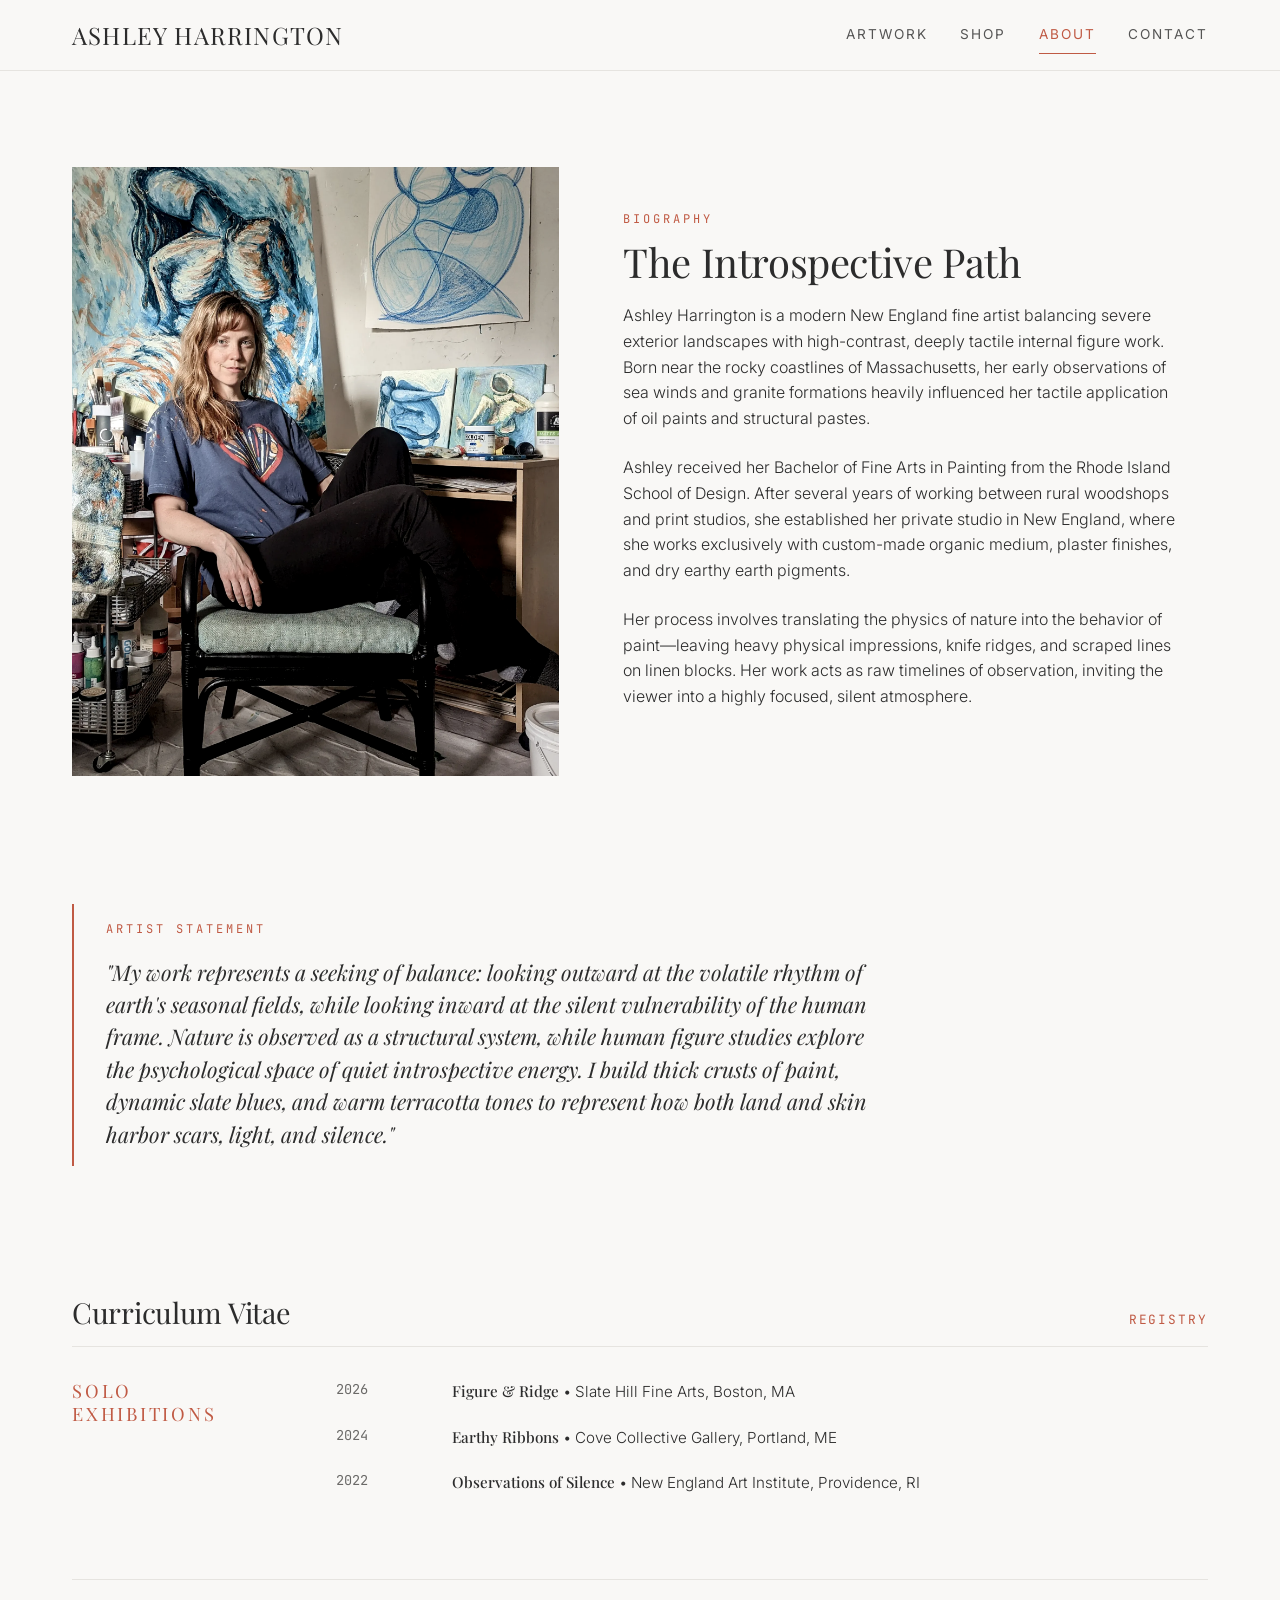
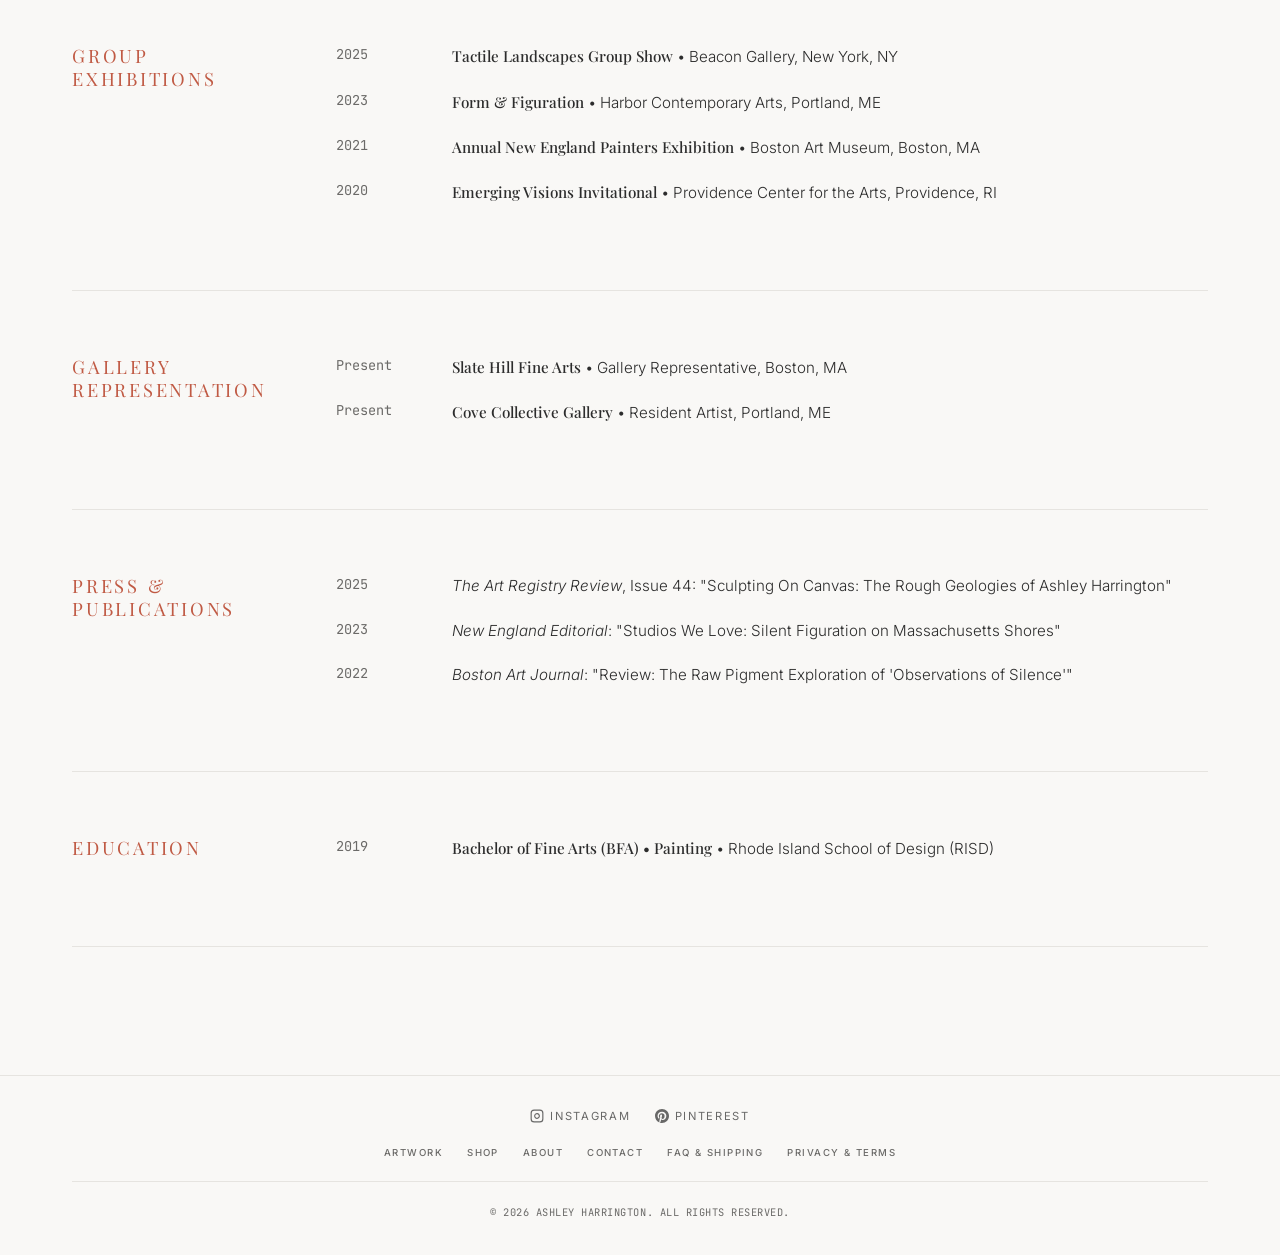
==== about.html @ a5256a13 "Update about.html" ====
<!DOCTYPE html>
<html lang="en">
<head>
  <meta charset="UTF-8">
  <meta name="viewport" content="width=device-width, initial-scale=1.0">
  <title>About Ashley Harrington | Fine Art Portfolio</title>
  <link rel="stylesheet" href="style.css">
</head>
<body class="fade-in">

  <!-- Responsive Navigation Header (Identical across pages) -->
  <header id="site-header">
    <div class="nav-container">
      <a href="index.html" class="logo-link" id="nav-logo">
        <span class="logo-title">Ashley Harrington</span>
      </a>

      <!-- Desktop Navigation Menu -->
      <nav class="desktop-nav" id="menu-desktop">
        <a href="artwork.html" class="nav-link">Artwork</a>
        <a href="shop.html" class="nav-link">Shop</a>
        <a href="about.html" class="nav-link active">About</a>
        <a href="contact.html" class="nav-link">Contact</a>
      </nav>

      <!-- Mobile Right Actions -->
      <div class="mobile-nav-actions" style="display: flex; align-items: center; gap: var(--spacing-md);">
        <!-- Mobile Hamburger Toggle -->
        <button class="menu-toggle" aria-label="Toggle navigation menu" id="mobile-toggle-btn">
          <span></span>
          <span></span>
          <span></span>
        </button>
      </div>
    </div>
  </header>

  <!-- Mobile Fullscreen Navigation Overlay -->
  <div class="mobile-nav-overlay" id="menu-mobile">
    <a href="artwork.html" class="nav-link">Artwork</a>
    <a href="shop.html" class="nav-link">Shop</a>
    <a href="about.html" class="nav-link active">About</a>
    <a href="contact.html" class="nav-link">Contact</a>
  </div>

  <main class="page-container" id="about-page-main">
    
    <!-- Profile & Narrative Section -->
    <section class="split-bio-block" style="margin-top: var(--spacing-md);" id="about-profile">
      <div class="bio-image-container" id="about-image-frame">
        <img src="assets/Artist Ashley Harrington.webp" alt="Artist Ashley Harrington in her studio">
      </div>
      <div class="bio-text-content" id="about-narrative">
        <span class="section-label">Biography</span>
        <h1 class="font-serif" style="font-size: 2.5rem; margin-bottom: var(--spacing-sm);">The Introspective Path</h1>
        <p>
          Ashley Harrington is a modern New England fine artist balancing severe exterior landscapes with high-contrast, deeply tactile internal figure work. Born near the rocky coastlines of Massachusetts, her early observations of sea winds and granite formations heavily influenced her tactile application of oil paints and structural pastes.
        </p>
        <p>
          Ashley received her Bachelor of Fine Arts in Painting from the Rhode Island School of Design. After several years of working between rural woodshops and print studios, she established her private studio in New England, where she works exclusively with custom-made organic medium, plaster finishes, and dry earthy earth pigments.
        </p>
        <p>
          Her process involves translating the physics of nature into the behavior of paint—leaving heavy physical impressions, knife ridges, and scraped lines on linen blocks. Her work acts as raw timelines of observation, inviting the viewer into a highly focused, silent atmosphere.
        </p>
      </div>
    </section>

    <!-- Distinct Artist Statement Section -->
    <section class="statement-callout" id="about-artist-statement">
      <span class="section-label" style="margin-bottom: var(--spacing-sm);">Artist Statement</span>
      <blockquote class="statement-text">
        "My work represents a seeking of balance: looking outward at the volatile rhythm of earth's seasonal fields, while looking inward at the silent vulnerability of the human frame. Nature is observed as a structural system, while human figure studies explore the psychological space of quiet introspective energy. I build thick crusts of paint, dynamic slate blues, and warm terracotta tones to represent how both land and skin harbor scars, light, and silence."
      </blockquote>
    </section>

    <!-- Minimalist Curriculum Vitae -->
    <section class="cv-section-wrapper" id="about-cv-registry" style="margin-top: var(--spacing-xl);">
      <div class="section-header">
        <h2 class="section-title">Curriculum Vitae</h2>
        <span class="section-action">Registry</span>
      </div>

      <!-- CV Row: Solo Exhibitions -->
      <div class="cv-container" id="cv-solo-exhibited">
        <div class="cv-section">
          <h3>Solo Exhibitions</h3>
        </div>
        <div class="cv-list">
          <div class="cv-item">
            <span class="cv-year">2026</span>
            <span class="cv-info"><strong>Figure & Ridge</strong> • Slate Hill Fine Arts, Boston, MA</span>
          </div>
          <div class="cv-item">
            <span class="cv-year">2024</span>
            <span class="cv-info"><strong>Earthy Ribbons</strong> • Cove Collective Gallery, Portland, ME</span>
          </div>
          <div class="cv-item">
            <span class="cv-year">2022</span>
            <span class="cv-info"><strong>Observations of Silence</strong> • New England Art Institute, Providence, RI</span>
          </div>
        </div>
      </div>

      <!-- CV Row: Group Exhibitions -->
      <div class="cv-container" id="cv-group-exhibited">
        <div class="cv-section">
          <h3>Group Exhibitions</h3>
        </div>
        <div class="cv-list">
          <div class="cv-item">
            <span class="cv-year">2025</span>
            <span class="cv-info"><strong>Tactile Landscapes Group Show</strong> • Beacon Gallery, New York, NY</span>
          </div>
          <div class="cv-item">
            <span class="cv-year">2023</span>
            <span class="cv-info"><strong>Form & Figuration</strong> • Harbor Contemporary Arts, Portland, ME</span>
          </div>
          <div class="cv-item">
            <span class="cv-year">2021</span>
            <span class="cv-info"><strong>Annual New England Painters Exhibition</strong> • Boston Art Museum, Boston, MA</span>
          </div>
          <div class="cv-item">
            <span class="cv-year">2020</span>
            <span class="cv-info"><strong>Emerging Visions Invitational</strong> • Providence Center for the Arts, Providence, RI</span>
          </div>
        </div>
      </div>

      <!-- CV Row: Gallery Representation -->
      <div class="cv-container" id="cv-representation">
        <div class="cv-section">
          <h3>Gallery Representation</h3>
        </div>
        <div class="cv-list">
          <div class="cv-item">
            <span class="cv-year">Present</span>
            <span class="cv-info"><strong>Slate Hill Fine Arts</strong> • Gallery Representative, Boston, MA</span>
          </div>
          <div class="cv-item">
            <span class="cv-year">Present</span>
            <span class="cv-info"><strong>Cove Collective Gallery</strong> • Resident Artist, Portland, ME</span>
          </div>
        </div>
      </div>

      <!-- CV Row: Press / Publications -->
      <div class="cv-container" id="cv-publications">
        <div class="cv-section">
          <h3>Press & Publications</h3>
        </div>
        <div class="cv-list">
          <div class="cv-item">
            <span class="cv-year">2025</span>
            <span class="cv-info"><em>The Art Registry Review</em>, Issue 44: "Sculpting On Canvas: The Rough Geologies of Ashley Harrington"</span>
          </div>
          <div class="cv-item">
            <span class="cv-year">2023</span>
            <span class="cv-info"><em>New England Editorial</em>: "Studios We Love: Silent Figuration on Massachusetts Shores"</span>
          </div>
          <div class="cv-item">
            <span class="cv-year">2022</span>
            <span class="cv-info"><em>Boston Art Journal</em>: "Review: The Raw Pigment Exploration of 'Observations of Silence'"</span>
          </div>
        </div>
      </div>

      <!-- CV Row: Education -->
      <div class="cv-container" id="cv-education">
        <div class="cv-section">
          <h3>Education</h3>
        </div>
        <div class="cv-list">
          <div class="cv-item">
            <span class="cv-year">2019</span>
            <span class="cv-info"><strong>Bachelor of Fine Arts (BFA) • Painting</strong> • Rhode Island School of Design (RISD)</span>
          </div>
        </div>
      </div>
    </section>

  </main>

  <!-- Elegant Shared Footer -->
  <footer id="site-footer" style="padding: var(--spacing-md) 0;">
    <div class="footer-container" style="display: flex; flex-direction: column; align-items: center; justify-content: center; gap: var(--spacing-sm);">
      
      <!-- Social Links with Icons -->
      <div class="footer-social-row" id="footer-socials-centered" style="display: flex; justify-content: center; align-items: center; gap: 1.5rem;">
        <a href="https://instagram.com" class="footer-social-link" target="_blank" rel="noopener noreferrer" style="font-family: var(--font-sans); font-size: 0.7rem; text-transform: uppercase; letter-spacing: 0.15em; opacity: 0.7; text-decoration: none; display: flex; align-items: center; gap: 6px;">
          <svg style="width: 14px; height: 14px; fill: none; stroke: currentColor; stroke-width: 2;" viewBox="0 0 24 24"><rect x="2" y="2" width="20" height="20" rx="5" ry="5"></rect><path d="M16 11.37A4 4 0 1 1 12.63 8 4 4 0 0 1 16 11.37z"></path><line x1="17.5" y1="6.5" x2="17.51" y2="6.5"></line></svg>
          Instagram
        </a>
        <a href="https://pinterest.com" class="footer-social-link" target="_blank" rel="noopener noreferrer" style="font-family: var(--font-sans); font-size: 0.7rem; text-transform: uppercase; letter-spacing: 0.15em; opacity: 0.7; text-decoration: none; display: flex; align-items: center; gap: 6px;">
          <svg style="width: 14px; height: 14px; fill: currentColor;" viewBox="0 0 24 24"><path d="M12 0C5.37 0 0 5.37 0 12c0 5.08 3.16 9.42 7.62 11.16-.1-.95-.19-2.41.04-3.45.21-.94 1.34-5.69 1.34-5.69s-.34-.68-.34-1.69c0-1.58.92-2.76 2.06-2.76.97 0 1.44.73 1.44 1.61 0 .98-.62 2.44-.94 3.79-.27 1.13.57 2.05 1.68 2.05 2.02 0 3.57-2.13 3.57-5.21 0-2.73-1.96-4.63-4.75-4.63-3.24 0-5.14 2.43-5.14 4.94 0 .98.38 2.03.85 2.6.09.12.11.22.08.33l-.32 1.3c-.05.21-.17.26-.39.16-1.46-.68-2.38-2.82-2.38-4.54 0-3.7 2.69-7.1 7.75-7.1 4.07 0 7.23 2.9 7.23 6.77 0 4.04-2.55 7.29-6.09 7.29-1.19 0-2.31-.62-2.69-1.35l-.73 2.79c-.26 1.01-1 2.27-1.49 3.08C10.08 23.83 11.02 24 12 24c6.63 0 12-5.37 12-12S18.63 0 12 0z"/></svg>
          Pinterest
        </a>
      </div>

      <!-- Footer Navigation (Independent from Main Top Nav) -->
      <nav id="footer-navigation" class="footer-nav-container" style="display: flex; justify-content: center; align-items: center; flex-wrap: wrap; gap: 1.5rem; margin-top: 0.25rem; margin-bottom: 0.25rem;">
        <a href="artwork.html" class="footer-nav-link" style="font-family: var(--font-sans); font-size: 0.6rem; font-weight: 500; text-transform: uppercase; letter-spacing: 0.15em; color: var(--color-text-muted); text-decoration: none;">Artwork</a>
        <a href="shop.html" class="footer-nav-link" style="font-family: var(--font-sans); font-size: 0.6rem; font-weight: 500; text-transform: uppercase; letter-spacing: 0.15em; color: var(--color-text-muted); text-decoration: none;">Shop</a>
        <a href="about.html" class="footer-nav-link" style="font-family: var(--font-sans); font-size: 0.6rem; font-weight: 500; text-transform: uppercase; letter-spacing: 0.15em; color: var(--color-text-muted); text-decoration: none;">About</a>
        <a href="contact.html" class="footer-nav-link" style="font-family: var(--font-sans); font-size: 0.6rem; font-weight: 500; text-transform: uppercase; letter-spacing: 0.15em; color: var(--color-text-muted); text-decoration: none;">Contact</a>
        <a href="faq.html" class="footer-nav-link" style="font-family: var(--font-sans); font-size: 0.6rem; font-weight: 500; text-transform: uppercase; letter-spacing: 0.15em; color: var(--color-text-muted); text-decoration: none;">FAQ & Shipping</a>
        <a href="legal.html" class="footer-nav-link" style="font-family: var(--font-sans); font-size: 0.6rem; font-weight: 500; text-transform: uppercase; letter-spacing: 0.15em; color: var(--color-text-muted); text-decoration: none;">Privacy & Terms</a>
      </nav>

      <!-- Copyright -->
      <div class="footer-bottom-centered" style="text-align: center; border-top: 1px solid var(--color-border); padding-top: var(--spacing-sm); width: 100%;">
        <span class="footer-copyright" style="font-family: var(--font-mono); font-size: 0.65rem; color: var(--color-text-muted); text-transform: uppercase; letter-spacing: 0.05em;">© 2026 Ashley Harrington. All Rights Reserved.</span>
      </div>

    </div>
  </footer>

  <script type="module" src="script.js"></script>
</body>
</html>
---- style.css ----
/* 
 * style.css
 * Master Global Stylesheet for Multipage Artist Portfolio
 * Earthy Neutrals, Terracotta Accents, Minimalist Editorial Design
 */

@import url('https://fonts.googleapis.com/css2?family=Inter:wght@300;400;500;600&family=Playfair+Display:ital,wght@0,400;0,500;0,600;1,400&family=JetBrains+Mono:wght@300;400&display=swap');

:root {
  /* Color Palette */
  --color-bg: #F9F8F6;          /* Crisp light off-white background */
  --color-card: #FFFFFF;        /* Pure white for overlays and cards */
  --color-text: #2C2C2C;        /* Soft charcoal text */
  --color-text-muted: #6B6A68;  /* Muted grey-brown for metadata/dates */
  --color-primary: #C05A44;     /* Earthy warm terracotta primary accent */
  --color-primary-hover: #A04A36; /* Darker terracotta for active hover */
  --color-border: #E6E4E0;      /* Soft sand/warm-grey border */
  --color-overlay: rgba(249, 248, 246, 0.98); /* Light fallback lightbox overlay */
  --color-overlay-dark: rgba(44, 44, 44, 0.4); /* Gentle shadow overlay for dimming background */
  --color-hover-light: #F4F2EE; /* Subtle hover state bg */

  /* Typography */
  --font-serif: "Playfair Display", "Didot", "Georgia", serif;
  --font-sans: "Inter", "Helvetica Neue", "Arial", sans-serif;
  --font-mono: "JetBrains Mono", monospace;

  /* Layout and Spacing */
  --container-max-width: 1200px;
  --spacing-xs: 0.5rem;
  --spacing-sm: 1rem;
  --spacing-md: 2rem;
  --spacing-lg: 4rem;
  --spacing-xl: 8rem;

  /* Animation & Transitions */
  --transition-smooth: all 0.5s cubic-bezier(0.16, 1, 0.3, 1);
  --transition-fast: all 0.25s ease-out;
}

/* Base resets & layout */
* {
  box-sizing: border-box;
  margin: 0;
  padding: 0;
}

html {
  scroll-behavior: smooth;
  background-color: var(--color-bg);
  color: var(--color-text);
  font-family: var(--font-sans);
  font-size: 16px;
  line-height: 1.6;
  -webkit-font-smoothing: antialiased;
  -moz-osx-font-smoothing: grayscale;
}

body {
  min-height: 100vh;
  display: flex;
  flex-direction: column;
  overflow-x: hidden;
  background-color: var(--color-bg);
}

/* Typography styles */
h1, h2, h3, h4, .font-serif {
  font-family: var(--font-serif);
  font-weight: 400;
  line-height: 1.25;
  letter-spacing: -0.01em;
}

p {
  font-family: var(--font-sans);
  font-weight: 300;
  color: var(--color-text);
  margin-bottom: 1.5rem;
}

a {
  color: inherit;
  text-decoration: none;
  transition: var(--transition-fast);
}

/* Navigation Header */
header#site-header {
  position: sticky;
  top: 0;
  background-color: rgba(249, 248, 246, 0.95);
  backdrop-filter: blur(8px);
  border-bottom: 1px solid var(--color-border);
  z-index: 1005;
  transition: var(--transition-smooth);
}

.nav-container {
  max-width: var(--container-max-width);
  margin: 0 auto;
  padding: var(--spacing-sm) var(--spacing-md);
  display: flex;
  justify-content: space-between;
  align-items: center;
}

.logo-link {
  display: flex;
  flex-direction: column;
}

.logo-title {
  font-family: var(--font-serif);
  font-size: 1.5rem;
  font-weight: 400;
  letter-spacing: 0.05em;
  text-transform: uppercase;
  color: var(--color-text);
}

.logo-subtitle {
  font-family: var(--font-sans);
  font-size: 0.7rem;
  font-weight: 400;
  text-transform: uppercase;
  letter-spacing: 0.25em;
  color: var(--color-text-muted);
  margin-top: 2px;
}

.desktop-nav {
  display: flex;
  gap: var(--spacing-md);
  align-items: center;
}

.nav-link {
  font-family: var(--font-sans);
  font-size: 0.85rem;
  font-weight: 400;
  text-transform: uppercase;
  letter-spacing: 0.15em;
  padding: 0.5rem 0;
  position: relative;
  opacity: 0.8;
}

.nav-link:hover, .nav-link.active {
  opacity: 1;
  color: var(--color-primary);
}

.nav-link::after {
  content: '';
  position: absolute;
  width: 100%;
  transform: scaleX(0);
  height: 1px;
  bottom: 0;
  left: 0;
  background-color: var(--color-primary);
  transform-origin: bottom right;
  transition: transform 0.3s cubic-bezier(0.16, 1, 0.3, 1);
}

.nav-link:hover::after, .nav-link.active::after {
  transform: scaleX(1);
  transform-origin: bottom left;
}

/* Mobile Nav Styles */
.mobile-nav-actions {
  display: none !important;
}

.menu-toggle {
  display: none;
  background: none;
  border: none;
  cursor: pointer;
  z-index: 110;
  padding: 5px;
}

.menu-toggle span {
  display: block;
  width: 24px;
  height: 1px;
  background-color: var(--color-text);
  margin: 6px 0;
  transition: var(--transition-fast);
}

.mobile-nav-overlay {
  position: fixed;
  top: 0;
  right: -320px; /* Hidden off-screen right by default */
  width: 320px;
  max-width: 85vw; /* Safe width on extra narrow screens */
  height: 100vh;
  background-color: var(--color-bg);
  border-left: 1px solid var(--color-border);
  z-index: 1000; /* Directly under header index */
  display: flex;
  flex-direction: column;
  justify-content: flex-start;
  align-items: flex-start;
  padding: 100px var(--spacing-lg) var(--spacing-lg) var(--spacing-lg); /* Header spacing vertical clearance */
  gap: var(--spacing-md);
  opacity: 0;
  visibility: hidden;
  box-shadow: -10px 0 35px rgba(44, 44, 44, 0.08);
  transition: right 0.4s cubic-bezier(0.16, 1, 0.3, 1), opacity var(--transition-smooth), visibility var(--transition-smooth);
}

.mobile-nav-overlay.open {
  right: 0;
  opacity: 1;
  visibility: visible;
}

.mobile-nav-overlay .nav-link {
  font-family: var(--font-sans);
  font-size: 1.1rem;
  font-weight: 500;
  text-transform: uppercase;
  letter-spacing: 0.15em;
  color: var(--color-text-muted);
  text-decoration: none;
  width: 100%;
  padding: var(--spacing-sm) 0;
  border-bottom: 1px solid var(--color-border-light);
  display: block;
  transition: color var(--transition-fast), padding-left var(--transition-fast);
}

.mobile-nav-overlay .nav-link:hover, .mobile-nav-overlay .nav-link.active {
  color: var(--color-primary);
  padding-left: 8px;
}

/* Slide-in sidebar dim backdrop filter mask */
.mobile-nav-backdrop {
  position: fixed;
  top: 0;
  left: 0;
  width: 100vw;
  height: 100vh;
  background-color: rgba(44, 44, 44, 0.25);
  backdrop-filter: blur(4px);
  z-index: 999; /* Higher than content, lower than header/drawer */
  opacity: 0;
  visibility: hidden;
  transition: opacity 0.3s ease, visibility 0.3s ease;
}

.mobile-nav-backdrop.open {
  opacity: 1;
  visibility: visible;
}

/* Page Main Structure */
main {
  flex-grow: 1;
  width: 100%;
}

.page-container {
  max-width: var(--container-max-width);
  margin: 0 auto;
  padding: var(--spacing-lg) var(--spacing-md);
}

/* Shared Sections and Visual Accents */
.fade-in {
  opacity: 0;
  animation: entrance 1s cubic-bezier(0.16, 1, 0.3, 1) forwards;
}

@keyframes entrance {
  to {
    opacity: 1;
  }
}

/* Hero Section */
.hero-section {
  display: flex;
  flex-direction: column;
  justify-content: center;
  align-items: flex-start;
  min-height: 480px;
  max-width: 900px;
  margin: 0 auto var(--spacing-xl) auto;
  padding: var(--spacing-lg) var(--spacing-sm);
}

.hero-subtitle {
  font-family: var(--font-mono);
  font-size: 0.8rem;
  font-weight: 300;
  text-transform: uppercase;
  letter-spacing: 0.2em;
  color: var(--color-primary);
  margin-bottom: var(--spacing-sm);
}

.hero-title {
  font-size: clamp(2.5rem, 5vw, 4.2rem);
  line-height: 1.15;
  color: var(--color-text);
  margin-bottom: var(--spacing-md);
}

.hero-description {
  font-size: 1.15rem;
  font-weight: 300;
  max-width: 600px;
  margin-bottom: var(--spacing-md);
  opacity: 0.9;
}

/* Minimalist Terracotta Buttons */
.btn {
  display: inline-block;
  padding: 1rem 2.5rem;
  border: 1px solid var(--color-primary);
  background-color: transparent;
  color: var(--color-primary);
  font-family: var(--font-sans);
  font-size: 0.85rem;
  font-weight: 500;
  text-transform: uppercase;
  letter-spacing: 0.15em;
  cursor: pointer;
  transition: var(--transition-smooth);
  position: relative;
  overflow: hidden;
}

.btn::before {
  content: '';
  position: absolute;
  top: 100%;
  left: 0;
  width: 100%;
  height: 100%;
  background-color: var(--color-primary);
  transition: var(--transition-smooth);
  z-index: -1;
}

.btn:hover {
  color: var(--color-bg);
}

.btn:hover::before {
  top: 0;
}

.btn-filled {
  background-color: var(--color-primary);
  color: var(--color-bg);
}

.btn-filled:hover {
  background-color: transparent;
  color: var(--color-primary);
  border-color: var(--color-primary);
}

.btn-filled::before {
  background-color: var(--color-bg);
}

/* Split Profile Block */
.split-bio-block {
  display: grid;
  grid-template-columns: 1fr 1.2fr;
  gap: var(--spacing-lg);
  align-items: center;
  margin-bottom: var(--spacing-xl);
}

.bio-image-container {
  aspect-ratio: 4/5;
  background-color: var(--color-border);
  overflow: hidden;
  position: relative;
}

.bio-image-container img {
  width: 100%;
  height: 100%;
  object-fit: cover;
  filter: saturate(0.85) contrast(1.02);
  transition: var(--transition-smooth);
}

.bio-image-container:hover img {
  transform: scale(1.03);
}

.bio-text-content {
  padding-right: var(--spacing-md);
}

.section-label {
  font-family: var(--font-mono);
  font-size: 0.75rem;
  text-transform: uppercase;
  letter-spacing: 0.25em;
  color: var(--color-primary);
  margin-bottom: var(--spacing-xs);
  display: block;
}

.bio-text-content h2 {
  font-size: 2.22rem;
  margin-bottom: var(--spacing-sm);
}

/* Featured / Showcase Headers */
.section-header {
  display: flex;
  justify-content: space-between;
  align-items: baseline;
  margin-bottom: var(--spacing-md);
  border-bottom: 1px solid var(--color-border);
  padding-bottom: var(--spacing-sm);
}

.section-title {
  font-size: 1.8rem;
}

.section-action {
  font-family: var(--font-mono);
  font-size: 0.8rem;
  text-transform: uppercase;
  letter-spacing: 0.15em;
  color: var(--color-primary);
}

/* Beautiful Gallery / Shop Grids */
.gallery-grid {
  display: grid;
  grid-template-columns: repeat(auto-fill, minmax(340px, 1fr));
  gap: var(--spacing-md);
  margin-bottom: var(--spacing-lg);
}

.card-item {
  background-color: var(--color-card);
  border: 1px solid var(--color-border);
  overflow: hidden;
  display: flex;
  flex-direction: column;
  cursor: pointer;
  transition: var(--transition-smooth);
}

.card-item:hover {
  transform: translateY(-4px);
  box-shadow: 0 16px 32px rgba(44, 44, 44, 0.04);
}

.card-frame {
  position: relative;
  aspect-ratio: 1/1;
  background-color: #EFEFEF;
  overflow: hidden;
}

.card-frame img {
  width: 100%;
  height: 100%;
  object-fit: cover;
  transition: var(--transition-smooth);
}

.card-item:hover .card-frame img {
  transform: scale(1.05);
}

/* Hover Overlays on Items */
.card-overlay {
  position: absolute;
  top: 0;
  left: 0;
  width: 100%;
  height: 100%;
  background-color: rgba(44, 44, 44, 0.08);
  opacity: 0;
  transition: var(--transition-fast);
}

.card-item:hover .card-overlay {
  opacity: 1;
}

.card-details {
  padding: var(--spacing-sm);
  display: flex;
  flex-direction: column;
  background-color: var(--color-card);
}

.card-meta {
  font-family: var(--font-sans);
  font-size: 0.75rem;
  font-weight: 400;
  text-transform: uppercase;
  letter-spacing: 0.1em;
  color: var(--color-text-muted);
  margin-bottom: 4px;
}

.card-title {
  font-family: var(--font-serif);
  font-size: 1.15rem;
  color: var(--color-text);
  margin-bottom: 6px;
}

.card-pricing-row {
  display: flex;
  justify-content: space-between;
  align-items: baseline;
  margin-top: auto;
}

.card-price {
  font-family: var(--font-mono);
  font-size: 0.85rem;
  color: var(--color-primary);
  font-weight: 400;
}

.card-availability {
  font-family: var(--font-sans);
  font-size: 0.7rem;
  text-transform: uppercase;
  letter-spacing: 0.1em;
  color: var(--color-text-muted);
}

.color-indicator-sold {
  color: #B4B0A7;
}

/* Editorial Columns for CV / Background */
.cv-container {
  display: grid;
  grid-template-columns: 200px 1fr;
  gap: var(--spacing-lg);
  margin-bottom: var(--spacing-lg);
  border-bottom: 1px solid var(--color-border);
  padding-bottom: var(--spacing-lg);
}

.cv-section h3 {
  font-family: var(--font-serif);
  font-size: 1.15rem;
  color: var(--color-primary);
  text-transform: uppercase;
  letter-spacing: 0.15em;
}

.cv-list {
  list-style-type: none;
}

.cv-item {
  display: grid;
  grid-template-columns: 100px 1fr;
  gap: var(--spacing-sm);
  margin-bottom: 1.25rem;
  font-size: 0.95rem;
}

.cv-year {
  font-family: var(--font-mono);
  font-size: 0.85rem;
  color: var(--color-text-muted);
}

.cv-info {
  font-weight: 300;
}

.cv-info strong {
  font-weight: 500;
  font-family: var(--font-serif);
}

/* Statement Callout style */
.statement-callout {
  border-left: 2px solid var(--color-primary);
  padding: var(--spacing-sm) 0 var(--spacing-sm) var(--spacing-md);
  margin: var(--spacing-lg) 0;
  max-width: 800px;
}

.statement-text {
  font-family: var(--font-serif);
  font-style: italic;
  font-size: 1.35rem;
  line-height: 1.5;
  color: var(--color-text);
}

/* Native Image Lightbox Drawer (Split Screen Modal) */
.lightbox-modal {
  position: fixed;
  top: 0;
  left: 0;
  right: 0;
  bottom: 0;
  width: 100%;
  height: 100%;
  z-index: 200;
  display: flex;
  align-items: center;
  justify-content: center;
  opacity: 0;
  visibility: hidden;
  transition: var(--transition-smooth);
}

.lightbox-modal.active {
  opacity: 1;
  visibility: visible;
}

/* Lightbox Dark Overlay Background */
.lightbox-background {
  position: absolute;
  top: 0;
  left: 0;
  right: 0;
  bottom: 0;
  width: 100%;
  height: 100%;
  background-color: var(--color-overlay-dark);
}

/* Lightbox Window (Split layout desktop, stack mobile) */
.lightbox-frame {
  position: relative;
  background-color: var(--color-bg);
  width: calc(100% - 40px);
  max-width: 1080px;
  height: 90vh;
  max-height: 720px;
  z-index: 210;
  display: grid;
  grid-template-columns: 1.25fr 1fr;
  overflow: hidden;
  box-shadow: 0 40px 80px rgba(44, 44, 44, 0.15);
  transform: scale(0.96);
  transition: var(--transition-smooth);
}

.lightbox-modal.active .lightbox-frame {
  transform: scale(1);
}

/* Left Image Box */
.lightbox-image-box {
  background-color: #ECEAE6;
  position: relative;
  display: flex;
  align-items: center;
  justify-content: center;
  overflow: hidden;
  padding: var(--spacing-md);
}

.lightbox-image-box img {
  max-width: 100%;
  max-height: 100%;
  object-fit: contain;
  box-shadow: 0 8px 32px rgba(44, 44, 44, 0.06);
}

/* Right Details Box with Form Native Embedded */
.lightbox-details-box {
  background-color: var(--color-card);
  border-left: 1px solid var(--color-border);
  padding: var(--spacing-md) var(--spacing-md) calc(var(--spacing-md) * 1.5) var(--spacing-md);
  overflow-y: auto;
  display: flex;
  flex-direction: column;
}

/* Close buttons */
.lightbox-close {
  position: absolute;
  top: var(--spacing-sm);
  right: var(--spacing-sm);
  background: none;
  border: none;
  cursor: pointer;
  font-family: var(--font-sans);
  font-size: 0.8rem;
  text-transform: uppercase;
  letter-spacing: 0.2em;
  color: var(--color-text-muted);
  display: flex;
  align-items: center;
  gap: 8px;
  z-index: 220;
}

.lightbox-close:hover {
  color: var(--color-primary);
}

.lightbox-close-icon {
  width: 16px;
  height: 16px;
  fill: none;
  stroke: currentColor;
  stroke-width: 1.5;
}

/* Lightbox Details Styling */
.lightbox-art-category {
  font-family: var(--font-mono);
  font-size: 0.7rem;
  text-transform: uppercase;
  letter-spacing: 0.2em;
  color: var(--color-primary);
  margin-bottom: var(--spacing-xs);
}

.lightbox-art-title {
  font-size: 1.8rem;
  margin-bottom: var(--spacing-xs);
}

.lightbox-art-meta {
  font-family: var(--font-sans);
  font-size: 0.8rem;
  color: var(--color-text-muted);
  margin-bottom: var(--spacing-sm);
}

.lightbox-art-description {
  font-size: 0.92rem;
  line-height: 1.5;
  color: var(--color-text);
  margin-bottom: var(--spacing-md);
}

.lightbox-art-price {
  font-family: var(--font-mono);
  font-size: 1.15rem;
  color: var(--color-text);
  margin-bottom: var(--spacing-md);
  border-bottom: 1px dashed var(--color-border);
  padding-bottom: var(--spacing-sm);
}

/* Inquiry Forms inside site */
.inquiry-form-title {
  font-size: 1.05rem;
  margin-bottom: 1rem;
  font-weight: 500;
  text-transform: uppercase;
  letter-spacing: 0.05em;
}

.form-group {
  margin-bottom: 1.15rem;
}

.form-label {
  display: block;
  font-family: var(--font-sans);
  font-size: 0.7rem;
  text-transform: uppercase;
  letter-spacing: 0.15em;
  color: var(--color-text-muted);
  margin-bottom: 6px;
}

.form-input {
  width: 100%;
  padding: 0.8rem 1rem;
  border: 1px solid var(--color-border);
  background-color: var(--color-bg);
  box-sizing: border-box;
  color: var(--color-text);
  font-family: var(--font-sans);
  font-size: 0.85rem;
  font-weight: 300;
  transition: var(--transition-fast);
}

.form-input:focus {
  outline: none;
  border-color: var(--color-primary);
  background-color: var(--color-card);
}

textarea.form-input {
  resize: vertical;
  min-height: 80px;
}

/* Standalone Contact layout */
.contact-layout {
  display: grid;
  grid-template-columns: 1fr 1fr;
  gap: var(--spacing-lg);
  margin: var(--spacing-md) 0 var(--spacing-lg) 0;
}

.contact-info-block p {
  font-size: 1.1rem;
  line-height: 1.6;
  font-weight: 300;
}

.contact-email-link {
  font-size: 1.4rem;
  font-family: var(--font-serif);
  color: var(--color-primary);
  display: inline-block;
  margin-top: 1rem;
  border-bottom: 1px solid transparent;
}

.contact-email-link:hover {
  border-bottom-color: var(--color-primary);
}

/* Accordion Layout (FAQ) */
.faq-accordion {
  max-width: 800px;
  margin: 0 auto;
}

.faq-group {
  margin-bottom: var(--spacing-md);
}

.faq-category {
  font-family: var(--font-serif);
  font-size: 1.3rem;
  color: var(--color-primary);
  margin: 2rem 0 1rem 0;
  border-bottom: 1.5px solid var(--color-border);
  padding-bottom: 0.5rem;
}

.accordion-item {
  border: none;
  border-bottom: 1px solid var(--color-border);
  background-color: var(--color-bg);
  margin-bottom: 0;
  transition: var(--transition-fast);
}

.accordion-item:first-of-type {
  border-top: 1px solid var(--color-border);
}

.accordion-header {
  width: 100%;
  padding: 1.5rem 0;
  display: flex;
  justify-content: space-between;
  align-items: center;
  background: none;
  border: none;
  cursor: pointer;
  text-align: left;
}

.accordion-title {
  font-family: var(--font-serif);
  font-size: 1.15rem;
  color: var(--color-text);
  font-weight: 400;
  transition: color var(--transition-fast);
}

.accordion-header:hover .accordion-title {
  color: var(--color-primary);
}

.accordion-icon {
  position: relative;
  width: 14px;
  height: 14px;
  margin-left: 1.5rem;
  transform: rotate(0deg);
  transition: transform 0.4s cubic-bezier(0.16, 1, 0.3, 1);
}

.accordion-icon::before, .accordion-icon::after {
  content: '';
  position: absolute;
  background-color: var(--color-text-muted);
  transition: var(--transition-fast);
}

/* Horizontal line */
.accordion-icon::before {
  top: 6px;
  left: 0;
  width: 14px;
  height: 1px;
}

/* Vertical line */
.accordion-icon::after {
  top: 0;
  left: 6px;
  width: 1px;
  height: 14px;
}

.accordion-item.open .accordion-icon {
  transform: rotate(45deg);
}

.accordion-item.open .accordion-icon::before, .accordion-item.open .accordion-icon::after {
  background-color: var(--color-primary);
}

.accordion-body {
  max-height: 0;
  overflow: hidden;
  transition: max-height 0.4s cubic-bezier(0.16, 1, 0.3, 1);
}

.accordion-content {
  padding: 1.5rem 0;
  font-size: 0.95rem;
  color: var(--color-text);
  font-weight: 300;
  line-height: 1.7;
  border-top: 1px solid transparent;
}

.accordion-item.open .accordion-content {
  border-top-color: var(--color-border);
}

/* Legal text formatting */
.legal-layout {
  max-width: 800px;
  margin: 0 auto;
}

.legal-section {
  margin-bottom: var(--spacing-lg);
}

.legal-section h2 {
  font-family: var(--font-serif);
  font-size: 1.5rem;
  margin-bottom: 1rem;
  color: var(--color-primary);
}

.legal-section h3 {
  font-family: var(--font-serif);
  font-size: 1.15rem;
  margin: 1.5rem 0 0.5rem 0;
}

.legal-list {
  margin-left: var(--spacing-sm);
  margin-bottom: 1.5rem;
  padding-left: 1rem;
}

.legal-list li {
  font-size: 0.95rem;
  font-weight: 300;
  margin-bottom: var(--spacing-xs);
}

/* Footers */
footer {
  background-color: var(--color-bg);
  border-top: 1px solid var(--color-border);
  padding: var(--spacing-lg) 0 var(--spacing-md) 0;
  margin-top: auto;
}

.footer-container {
  max-width: var(--container-max-width);
  margin: 0 auto;
  padding: 0 var(--spacing-md);
  display: flex;
  flex-direction: column;
  gap: var(--spacing-md);
}

.footer-top {
  display: flex;
  justify-content: space-between;
  align-items: center;
  flex-wrap: wrap;
  gap: var(--spacing-md);
}

.footer-links-row {
  display: flex;
  gap: var(--spacing-md);
}

.footer-social-row {
  display: flex;
  gap: var(--spacing-sm);
}

.footer-social-link {
  font-size: 0.85rem;
  text-transform: uppercase;
  letter-spacing: 0.15em;
  opacity: 0.7;
}

.footer-social-link:hover {
  opacity: 1;
  color: var(--color-primary);
}

.footer-bottom {
  display: flex;
  justify-content: space-between;
  align-items: center;
  border-top: 1px solid var(--color-border);
  padding-top: var(--spacing-sm);
  flex-wrap: wrap;
  gap: var(--spacing-sm);
}

.footer-copyright {
  font-family: var(--font-mono);
  font-size: 0.75rem;
  color: var(--color-text-muted);
}

.footer-legal-links {
  display: flex;
  gap: var(--spacing-sm);
  font-size: 0.75rem;
  color: var(--color-text-muted);
}

.footer-legal-links a:hover {
  color: var(--color-primary);
}

/* Subtle Custom Scrollbar */
::-webkit-scrollbar {
  width: 8px;
  height: 8px;
}

::-webkit-scrollbar-track {
  background: var(--color-bg);
}

::-webkit-scrollbar-thumb {
  background: var(--color-border);
  border-radius: 4px;
}

::-webkit-scrollbar-thumb:hover {
  background: var(--color-primary);
}

/* Toast Success styling for form submissions */
.toast-msg {
  position: fixed;
  bottom: var(--spacing-md);
  right: var(--spacing-md);
  background-color: var(--color-primary);
  color: var(--color-bg);
  padding: 1rem 1.5rem;
  box-shadow: 0 8px 32px rgba(44, 44, 44, 0.15);
  font-family: var(--font-sans);
  font-size: 0.85rem;
  font-weight: 400;
  text-transform: uppercase;
  letter-spacing: 0.1em;
  transform: translateY(100px);
  opacity: 0;
  z-index: 300;
  transition: var(--transition-smooth);
}

.toast-msg.show {
  transform: translateY(0);
  opacity: 1;
}

/* Media Queries for layout responsiveness */
@media (max-width: 900px) {
  :root {
    --spacing-lg: 2.5rem;
    --spacing-xl: 5rem;
  }

  /* Split elements Stack */
  .split-bio-block {
    grid-template-columns: 1fr;
    gap: var(--spacing-md);
  }

  .contact-layout {
    grid-template-columns: 1fr;
    gap: var(--spacing-md);
  }

  /* Responsive CV spacing */
  .cv-container {
    grid-template-columns: 1fr;
    gap: var(--spacing-sm);
    padding-bottom: var(--spacing-md);
  }
}

@media (max-width: 1024px) {
  .mobile-nav-actions {
    display: flex !important;
  }

  .desktop-nav {
    display: none;
  }

  .menu-toggle {
    display: block;
  }

  /* Hamburger modifications when open */
  .menu-toggle.open span:nth-child(1) {
    transform: translateY(7px) rotate(45deg);
  }

  .menu-toggle.open span:nth-child(2) {
    opacity: 0;
  }

  .menu-toggle.open span:nth-child(3) {
    transform: translateY(-7px) rotate(-45deg);
  }

  /* Dynamic columns for grid items */
  .gallery-grid {
    grid-template-columns: repeat(auto-fill, minmax(280px, 1fr));
  }

  /* Lightbox Panel stacking design */
  .lightbox-frame {
    grid-template-columns: 1fr;
    grid-template-rows: auto 1fr;
    height: 80vh; /* Centered visually with clear space around it */
    max-height: 80vh;
    width: calc(100% - 20px);
  }

  .lightbox-image-box {
    height: 40vh;
    padding: var(--spacing-sm);
  }

  .lightbox-details-box {
    border-left: none;
    border-top: 1px solid var(--color-border);
    padding: var(--spacing-sm);
  }

  .lightbox-art-title {
    font-size: 1.4rem;
  }

  .lightbox-close {
    background-color: var(--color-bg);
    padding: 6px 12px;
    border-radius: 20px;
    box-shadow: 0 4px 12px rgba(44, 44, 44, 0.08);
  }
}

@media (max-width: 480px) {
  html {
    font-size: 15px;
  }

  .hero-section {
    min-height: 380px;
  }

  .cv-item {
    grid-template-columns: 60px 1fr;
    gap: var(--spacing-xs);
  }

  .btn {
    width: 100%;
    text-align: center;
  }
}

/* Series Sub Navigation on Artwork Page */
.series-subnav {
  position: sticky;
  top: 73px; /* Below the main site header */
  background-color: rgba(249, 248, 246, 0.95);
  backdrop-filter: blur(8px);
  border-bottom: 1px solid var(--color-border);
  z-index: 90;
  transition: var(--transition-smooth);
}

.subnav-container {
  max-width: var(--container-max-width);
  margin: 0 auto;
  padding: 0.75rem var(--spacing-md);
  display: flex;
  justify-content: flex-start; /* Aligns subnav items left under Ashley Harrington logo */
  align-items: center;
  gap: var(--spacing-md);
  flex-wrap: nowrap; /* Keep on a single line */
}

/* Hide scrollbar for Chrome, Safari and Opera */
.subnav-container::-webkit-scrollbar {
  display: none;
}

.subnav-link {
  font-family: var(--font-sans);
  font-size: 0.75rem;
  font-weight: 500;
  text-transform: uppercase;
  letter-spacing: 0.15em;
  color: var(--color-text-muted);
  padding: 0.25rem 0;
  transition: var(--transition-fast);
  opacity: 0.8;
  flex-shrink: 0; /* Prevents text from shrinking on smaller single-line views */
}

.subnav-link:hover, .subnav-link.active {
  color: var(--color-primary);
  opacity: 1;
}

.gallery-section {
  scroll-margin-top: 140px; /* Accounts for header + sticky subnav height triggers */
}

@media (max-width: 1024px) {
  .series-subnav {
    top: 65px; /* Adjust for mobile header sizing spacing */
  }
  .subnav-container {
    overflow-x: auto; /* Active horizontal scrolling on mobile scale */
    -webkit-overflow-scrolling: touch;
    scrollbar-width: none; /* Hide scrollbars for Firefox */
    -ms-overflow-style: none; /* Hide scrollbars for IE/Edge */
    padding: 0.75rem var(--spacing-md); /* Keep identical padding when sticky */
  }
  .gallery-section {
    scroll-margin-top: 120px;
  }
}

/* ==========================================================================
   FINE ART PRINT SHOP & SHOPPING CART DRAWER
   ========================================================================== */

/* Cart Count badges */
.cart-count {
  font-family: var(--font-mono);
  font-weight: 500;
  font-size: 0.8rem;
  color: var(--color-primary);
  transition: var(--transition-fast);
}

.cart-trigger:hover .cart-count {
  color: var(--color-text);
}

/* Hide mobile cart action on desktop */
.cart-trigger-mobile {
  display: none !important;
}

@media (max-width: 1024px) {
  .cart-trigger-mobile {
    display: block !important;
  }
}

/* Shop Badge and styling enhancements */
.product-card {
  background-color: var(--color-bg);
  border: 1px solid var(--color-border);
  padding: var(--spacing-sm);
  transition: var(--transition-smooth);
}

.product-card:hover {
  border-color: var(--color-text-muted);
}

.product-card .card-frame {
  margin-bottom: var(--spacing-sm);
  border: 1px solid var(--color-border-light);
  overflow: hidden;
}

.product-card select {
  transition: var(--transition-fast);
}

.product-card select:hover, .product-card select:focus {
  border-color: var(--color-text);
}

/* Sidebar Cart Drawer overlay and content container */
.cart-drawer-overlay {
  position: fixed;
  top: 0;
  left: 0;
  right: 0;
  bottom: 0;
  background-color: var(--color-overlay-dark);
  z-index: 299;
  opacity: 0;
  pointer-events: none;
  transition: opacity 0.4s cubic-bezier(0.16, 1, 0.3, 1);
}

.cart-drawer-overlay.active {
  opacity: 1;
  pointer-events: auto;
}

.cart-drawer {
  position: fixed;
  top: 0;
  right: 0;
  bottom: 0;
  width: 440px;
  max-width: 100%;
  background-color: var(--color-bg);
  border-left: 1px solid var(--color-border);
  z-index: 300;
  transform: translateX(100%);
  transition: transform 0.4s cubic-bezier(0.16, 1, 0.3, 1);
  box-shadow: -15px 0 40px rgba(0, 0, 0, 0.04);
  display: flex;
  flex-direction: column;
}

.cart-drawer.active {
  transform: translateX(0);
}

.cart-drawer-header {
  display: flex;
  justify-content: space-between;
  align-items: center;
  padding: var(--spacing-sm) var(--spacing-md);
  border-bottom: 1px solid var(--color-border);
  background-color: var(--color-bg);
}

.cart-drawer-title {
  font-size: 1.35rem;
  font-weight: 400;
  letter-spacing: 0.05em;
  text-transform: uppercase;
}

.cart-drawer-close {
  background: none;
  border: none;
  cursor: pointer;
  display: flex;
  align-items: center;
  gap: 6px;
  font-family: var(--font-sans);
  font-size: 0.75rem;
  text-transform: uppercase;
  letter-spacing: 0.1em;
  color: var(--color-text-muted);
  transition: var(--transition-fast);
  padding: 8px 0;
}

.cart-drawer-close:hover {
  color: var(--color-text);
}

.cart-drawer-items {
  flex: 1;
  overflow-y: auto;
  padding: var(--spacing-md);
  display: flex;
  flex-direction: column;
}

.cart-drawer-footer {
  border-top: 1px solid var(--color-border);
  padding: var(--spacing-md);
  background-color: rgba(249, 248, 246, 0.6);
}

.cart-summary-row {
  display: flex;
  justify-content: space-between;
  align-items: center;
  font-family: var(--font-sans);
  font-weight: 500;
  font-size: 0.95rem;
  letter-spacing: 0.05em;
  text-transform: uppercase;
  color: var(--color-text);
  margin-bottom: 8px;
}

.cart-subtotal-val {
  font-family: var(--font-mono);
  font-size: 1.1rem;
}

.cart-shipping-notice {
  font-family: var(--font-sans);
  font-size: 0.75rem;
  color: var(--color-text-muted);
  line-height: 1.4;
  margin-bottom: var(--spacing-sm);
}

.cart-checkout-form .form-group input {
  font-size: 0.85rem;
  padding: 10px var(--spacing-sm);
}

/* Individual Cart row layout */
.cart-item-row {
  display: flex;
  gap: var(--spacing-sm);
  padding-bottom: var(--spacing-sm);
  margin-bottom: var(--spacing-sm);
  border-bottom: 1px solid var(--color-border-light);
}

.cart-item-img {
  width: 75px;
  height: 75px;
  object-fit: cover;
  border: 1px solid var(--color-border-light);
}

.cart-item-details {
  flex: 1;
  display: flex;
  flex-direction: column;
  justify-content: space-between;
}

.cart-item-name {
  font-family: var(--font-serif);
  font-size: 1rem;
  font-weight: 400;
  color: var(--color-text);
  line-height: 1.2;
}

.cart-item-meta {
  font-family: var(--font-sans);
  font-size: 0.72rem;
  color: var(--color-text-muted);
  margin-top: 2px;
}

.cart-item-actions {
  display: flex;
  justify-content: space-between;
  align-items: center;
  margin-top: auto;
}

.cart-item-qty-container {
  display: flex;
  align-items: center;
  gap: 8px;
  border: 1px solid var(--color-border-light);
  padding: 2px 6px;
}

.cart-qty-btn {
  background: none;
  border: none;
  cursor: pointer;
  font-family: var(--font-mono);
  font-size: 0.85rem;
  padding: 0 4px;
  color: var(--color-text-muted);
  line-height: 1.1;
}

.cart-qty-val {
  font-family: var(--font-mono);
  font-size: 0.8rem;
  user-select: none;
}

.cart-item-remove {
  background: none;
  border: none;
  cursor: pointer;
  font-family: var(--font-sans);
  font-size: 0.7rem;
  text-transform: uppercase;
  letter-spacing: 0.05em;
  color: #a24b4b;
  padding: 4px;
}

.cart-item-remove:hover {
  text-decoration: underline;
}

.cart-item-price {
  font-family: var(--font-mono);
  font-size: 0.85rem;
  font-weight: 500;
  color: var(--color-text);
}

/* Empty State card */
.cart-empty-msg {
  text-align: center;
  font-family: var(--font-sans);
  font-size: 0.85rem;
  color: var(--color-text-muted);
  line-height: 1.5;
  padding: var(--spacing-lg) 0;
}
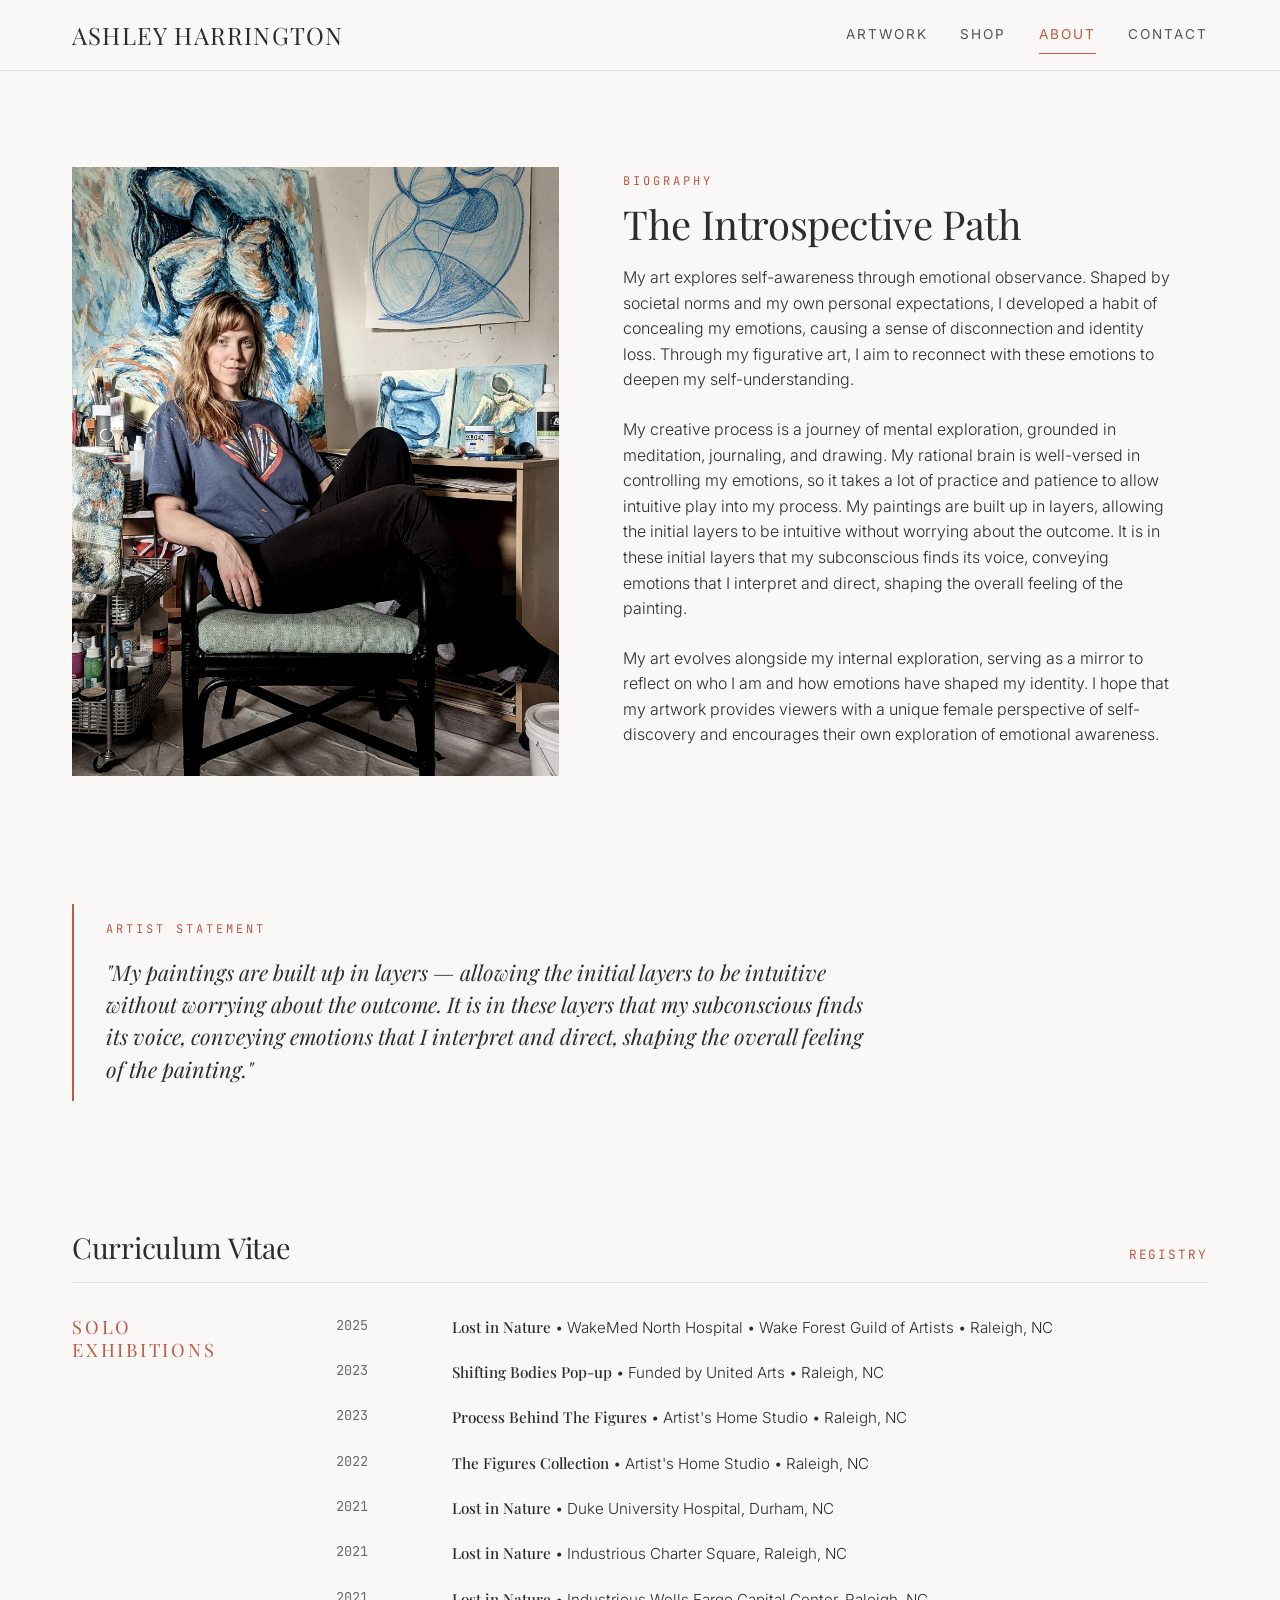
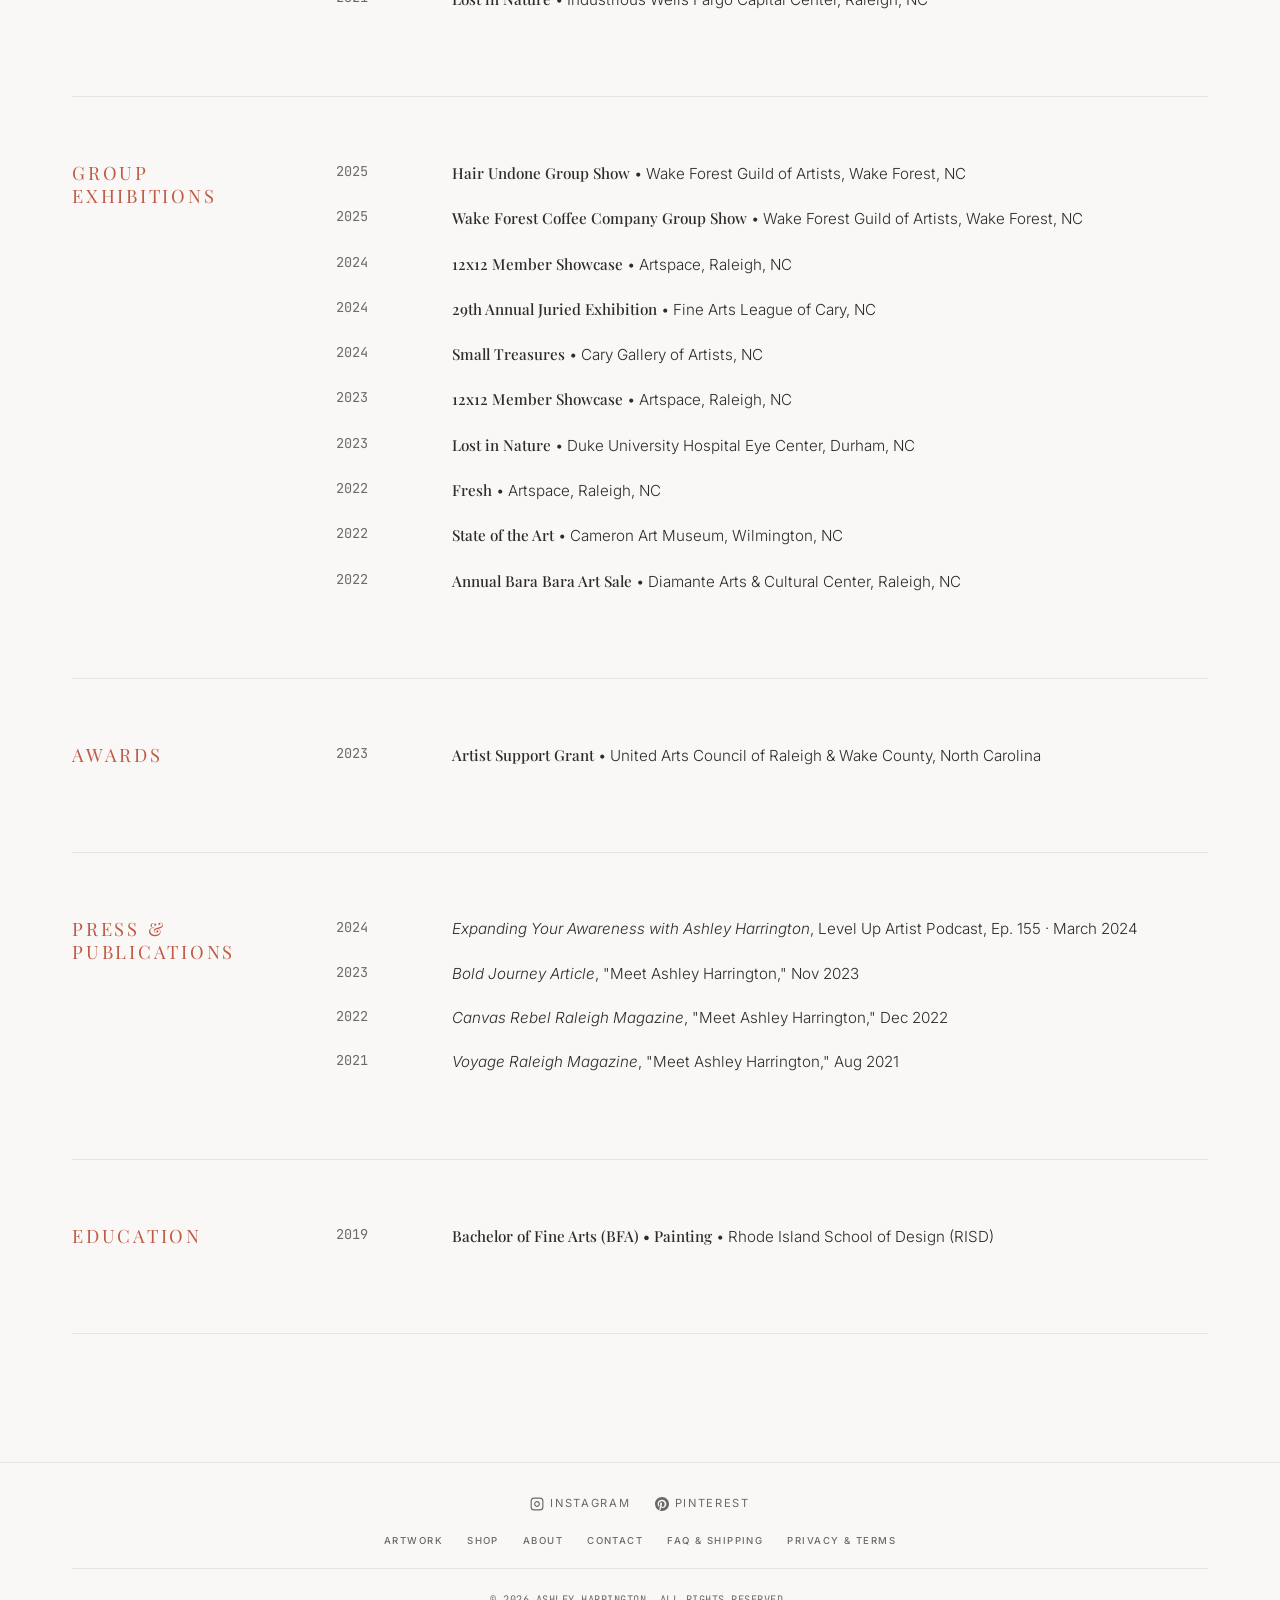
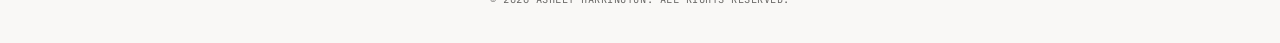
==== commit 3bd2deb8: "Update about.html" ====
--- a/about.html
+++ b/about.html
@@ -54,13 +54,13 @@
         <span class="section-label">Biography</span>
         <h1 class="font-serif" style="font-size: 2.5rem; margin-bottom: var(--spacing-sm);">The Introspective Path</h1>
         <p>
-          Ashley Harrington is a modern New England fine artist balancing severe exterior landscapes with high-contrast, deeply tactile internal figure work. Born near the rocky coastlines of Massachusetts, her early observations of sea winds and granite formations heavily influenced her tactile application of oil paints and structural pastes.
+          My art explores self-awareness through emotional observance.  Shaped by societal norms and my own personal expectations, I developed a habit of concealing my emotions, causing a sense of disconnection and identity loss.  Through my figurative art, I aim to reconnect with these emotions to deepen my self-understanding.
         </p>
         <p>
-          Ashley received her Bachelor of Fine Arts in Painting from the Rhode Island School of Design. After several years of working between rural woodshops and print studios, she established her private studio in New England, where she works exclusively with custom-made organic medium, plaster finishes, and dry earthy earth pigments.
+          My creative process is a journey of mental exploration, grounded in meditation, journaling, and drawing.  My rational brain is well-versed in controlling my emotions, so it takes a lot of practice and patience to allow intuitive play into my process.  My paintings are built up in layers, allowing the initial layers to be intuitive without worrying about the outcome.  It is in these initial layers that my subconscious finds its voice, conveying emotions that I interpret and direct, shaping the overall feeling of the painting.
         </p>
         <p>
-          Her process involves translating the physics of nature into the behavior of paint—leaving heavy physical impressions, knife ridges, and scraped lines on linen blocks. Her work acts as raw timelines of observation, inviting the viewer into a highly focused, silent atmosphere.
+          My art evolves alongside my internal exploration, serving as a mirror to reflect on who I am and how emotions have shaped my identity.  I hope that my artwork provides viewers with a unique female perspective of self-discovery and encourages their own exploration of emotional awareness.
         </p>
       </div>
     </section>
@@ -69,7 +69,7 @@
     <section class="statement-callout" id="about-artist-statement">
       <span class="section-label" style="margin-bottom: var(--spacing-sm);">Artist Statement</span>
       <blockquote class="statement-text">
-        "My work represents a seeking of balance: looking outward at the volatile rhythm of earth's seasonal fields, while looking inward at the silent vulnerability of the human frame. Nature is observed as a structural system, while human figure studies explore the psychological space of quiet introspective energy. I build thick crusts of paint, dynamic slate blues, and warm terracotta tones to represent how both land and skin harbor scars, light, and silence."
+        "My paintings are built up in layers — allowing the initial layers to be intuitive without worrying about the outcome. It is in these layers that my subconscious finds its voice, conveying emotions that I interpret and direct, shaping the overall feeling of the painting."
       </blockquote>
     </section>
 
@@ -87,16 +87,32 @@
         </div>
         <div class="cv-list">
           <div class="cv-item">
-            <span class="cv-year">2026</span>
-            <span class="cv-info"><strong>Figure & Ridge</strong> • Slate Hill Fine Arts, Boston, MA</span>
-          </div>
-          <div class="cv-item">
-            <span class="cv-year">2024</span>
-            <span class="cv-info"><strong>Earthy Ribbons</strong> • Cove Collective Gallery, Portland, ME</span>
-          </div>
-          <div class="cv-item">
-            <span class="cv-year">2022</span>
-            <span class="cv-info"><strong>Observations of Silence</strong> • New England Art Institute, Providence, RI</span>
+            <span class="cv-year">2025</span>
+            <span class="cv-info"><strong>Lost in Nature</strong> • WakeMed North Hospital • Wake Forest Guild of Artists • Raleigh, NC</span>
+          </div>
+          <div class="cv-item">
+            <span class="cv-year">2023</span>
+            <span class="cv-info"><strong>Shifting Bodies Pop-up</strong> • Funded by United Arts • Raleigh, NC</span>
+          </div>
+          <div class="cv-item">
+            <span class="cv-year">2023</span>
+            <span class="cv-info"><strong>Process Behind The Figures</strong> • Artist's Home Studio • Raleigh, NC</span>
+          </div>
+          <div class="cv-item">
+            <span class="cv-year">2022</span>
+            <span class="cv-info"><strong>The Figures Collection</strong> • Artist's Home Studio • Raleigh, NC</span>
+          </div>
+          <div class="cv-item">
+            <span class="cv-year">2021</span>
+            <span class="cv-info"><strong>Lost in Nature</strong> • Duke University Hospital, Durham, NC</span>
+          </div>
+           <div class="cv-item">
+            <span class="cv-year">2021</span>
+            <span class="cv-info"><strong>Lost in Nature</strong> • Industrious Charter Square, Raleigh, NC</span>
+          </div>
+          <div class="cv-item">
+            <span class="cv-year">2021</span>
+            <span class="cv-info"><strong>Lost in Nature</strong> • Industrious Wells Fargo Capital Center, Raleigh, NC</span>
           </div>
         </div>
       </div>
@@ -109,36 +125,56 @@
         <div class="cv-list">
           <div class="cv-item">
             <span class="cv-year">2025</span>
-            <span class="cv-info"><strong>Tactile Landscapes Group Show</strong> • Beacon Gallery, New York, NY</span>
-          </div>
-          <div class="cv-item">
-            <span class="cv-year">2023</span>
-            <span class="cv-info"><strong>Form & Figuration</strong> • Harbor Contemporary Arts, Portland, ME</span>
-          </div>
-          <div class="cv-item">
-            <span class="cv-year">2021</span>
-            <span class="cv-info"><strong>Annual New England Painters Exhibition</strong> • Boston Art Museum, Boston, MA</span>
-          </div>
-          <div class="cv-item">
-            <span class="cv-year">2020</span>
-            <span class="cv-info"><strong>Emerging Visions Invitational</strong> • Providence Center for the Arts, Providence, RI</span>
-          </div>
-        </div>
-      </div>
-
-      <!-- CV Row: Gallery Representation -->
+            <span class="cv-info"><strong>Hair Undone Group Show</strong> • Wake Forest Guild of Artists, Wake Forest, NC</span>
+          </div>
+          <div class="cv-item">
+            <span class="cv-year">2025</span>
+            <span class="cv-info"><strong>Wake Forest Coffee Company Group Show</strong> • Wake Forest Guild of Artists, Wake Forest, NC</span>
+          </div>
+          <div class="cv-item">
+            <span class="cv-year">2024</span>
+            <span class="cv-info"><strong>12x12 Member Showcase</strong> • Artspace, Raleigh, NC</span>
+          </div>
+          <div class="cv-item">
+            <span class="cv-year">2024</span>
+            <span class="cv-info"><strong>29th Annual Juried Exhibition</strong> • Fine Arts League of Cary, NC</span>
+          </div>
+          <div class="cv-item">
+            <span class="cv-year">2024</span>
+            <span class="cv-info"><strong>Small Treasures</strong> • Cary Gallery of Artists, NC</span>
+          </div>
+          <div class="cv-item">
+            <span class="cv-year">2023</span>
+            <span class="cv-info"><strong>12x12 Member Showcase</strong> • Artspace, Raleigh, NC</span>
+          </div>
+          <div class="cv-item">
+            <span class="cv-year">2023</span>
+            <span class="cv-info"><strong>Lost in Nature</strong> • Duke University Hospital Eye Center, Durham, NC</span>
+          </div>
+          <div class="cv-item">
+            <span class="cv-year">2022</span>
+            <span class="cv-info"><strong>Fresh</strong> • Artspace, Raleigh, NC</span>
+          </div>
+          <div class="cv-item">
+            <span class="cv-year">2022</span>
+            <span class="cv-info"><strong>State of the Art</strong> • Cameron Art Museum, Wilmington, NC</span>
+          </div>
+          <div class="cv-item">
+            <span class="cv-year">2022</span>
+            <span class="cv-info"><strong>Annual Bara Bara Art Sale</strong> • Diamante Arts & Cultural Center, Raleigh, NC</span>
+          </div>
+        </div>
+      </div>
+
+      <!-- CV Row: Gallery Representation using it for awards-->
       <div class="cv-container" id="cv-representation">
         <div class="cv-section">
-          <h3>Gallery Representation</h3>
-        </div>
-        <div class="cv-list">
-          <div class="cv-item">
-            <span class="cv-year">Present</span>
-            <span class="cv-info"><strong>Slate Hill Fine Arts</strong> • Gallery Representative, Boston, MA</span>
-          </div>
-          <div class="cv-item">
-            <span class="cv-year">Present</span>
-            <span class="cv-info"><strong>Cove Collective Gallery</strong> • Resident Artist, Portland, ME</span>
+          <h3>Awards</h3>
+        </div>
+        <div class="cv-list">
+          <div class="cv-item">
+            <span class="cv-year">2023</span>
+            <span class="cv-info"><strong>Artist Support Grant</strong> • United Arts Council of Raleigh & Wake County, North Carolina</span>
           </div>
         </div>
       </div>
@@ -150,22 +186,26 @@
         </div>
         <div class="cv-list">
           <div class="cv-item">
-            <span class="cv-year">2025</span>
-            <span class="cv-info"><em>The Art Registry Review</em>, Issue 44: "Sculpting On Canvas: The Rough Geologies of Ashley Harrington"</span>
-          </div>
-          <div class="cv-item">
-            <span class="cv-year">2023</span>
-            <span class="cv-info"><em>New England Editorial</em>: "Studios We Love: Silent Figuration on Massachusetts Shores"</span>
-          </div>
-          <div class="cv-item">
-            <span class="cv-year">2022</span>
-            <span class="cv-info"><em>Boston Art Journal</em>: "Review: The Raw Pigment Exploration of 'Observations of Silence'"</span>
+            <span class="cv-year">2024</span>
+            <span class="cv-info"><em>Expanding Your Awareness with Ashley Harrington</em>, Level Up Artist Podcast, Ep. 155 · March 2024</span>
+          </div>
+          <div class="cv-item">
+            <span class="cv-year">2023</span>
+            <span class="cv-info"><em>Bold Journey Article</em>, "Meet Ashley Harrington," Nov 2023</span>
+          </div>
+          <div class="cv-item">
+            <span class="cv-year">2022</span>
+            <span class="cv-info"><em>Canvas Rebel Raleigh Magazine</em>, "Meet Ashley Harrington," Dec 2022</span>
+          </div>
+          <div class="cv-item">
+            <span class="cv-year">2021</span>
+            <span class="cv-info"><em>Voyage Raleigh Magazine</em>, "Meet Ashley Harrington," Aug 2021</span>
           </div>
         </div>
       </div>
 
       <!-- CV Row: Education -->
-      <div class="cv-container" id="cv-education">
+      <div class="cv-container" id="cv-education" hidden>
         <div class="cv-section">
           <h3>Education</h3>
         </div>
--- a/style.css
+++ b/style.css
@@ -285,20 +285,57 @@
 
 /* Hero Section */
 .hero-section {
+  position: relative;
+  width: 100%;
+  min-height: 580px;
+  margin: 0 auto var(--spacing-xl) auto;
+  display: flex;
+  align-items: center;
+  overflow: hidden;
+}
+
+.hero-bg-container {
+  position: absolute;
+  top: 0;
+  left: 0;
+  width: 100%;
+  height: 100%;
+  z-index: 1;
+}
+
+.hero-bg-image {
+  width: 100%;
+  height: 100%;
+  object-fit: cover;
+  object-position: center;
+}
+
+.hero-overlay {
+  position: absolute;
+  top: 0;
+  left: 0;
+  width: 100%;
+  height: 100%;
+  /* Elegant horizontal gradient from off-white/cream to transparent, so text is fully legible */
+  background: linear-gradient(to right, rgba(249, 248, 246, 0.98) 0%, rgba(249, 248, 246, 0.88) 45%, rgba(249, 248, 246, 0.3) 100%);
+}
+
+.hero-content-container {
+  position: relative;
+  z-index: 2;
+  width: 100%;
   display: flex;
   flex-direction: column;
   justify-content: center;
   align-items: flex-start;
-  min-height: 480px;
-  max-width: 900px;
-  margin: 0 auto var(--spacing-xl) auto;
-  padding: var(--spacing-lg) var(--spacing-sm);
+  padding-top: var(--spacing-xl);
+  padding-bottom: var(--spacing-xl);
 }
 
 .hero-subtitle {
   font-family: var(--font-mono);
   font-size: 0.8rem;
-  font-weight: 300;
+  font-weight: 400;
   text-transform: uppercase;
   letter-spacing: 0.2em;
   color: var(--color-primary);
@@ -316,8 +353,23 @@
   font-size: 1.15rem;
   font-weight: 300;
   max-width: 600px;
+  line-height: 1.65;
   margin-bottom: var(--spacing-md);
-  opacity: 0.9;
+  color: var(--color-text);
+  opacity: 0.95;
+}
+
+@media (max-width: 768px) {
+  .hero-section {
+    min-height: 480px;
+  }
+  .hero-overlay {
+    background: linear-gradient(to bottom, rgba(249, 248, 246, 0.97) 0%, rgba(249, 248, 246, 0.92) 65%, rgba(249, 248, 246, 0.8) 100%);
+  }
+  .hero-content-container {
+    padding-top: var(--spacing-lg);
+    padding-bottom: var(--spacing-lg);
+  }
 }
 
 /* Minimalist Terracotta Buttons */
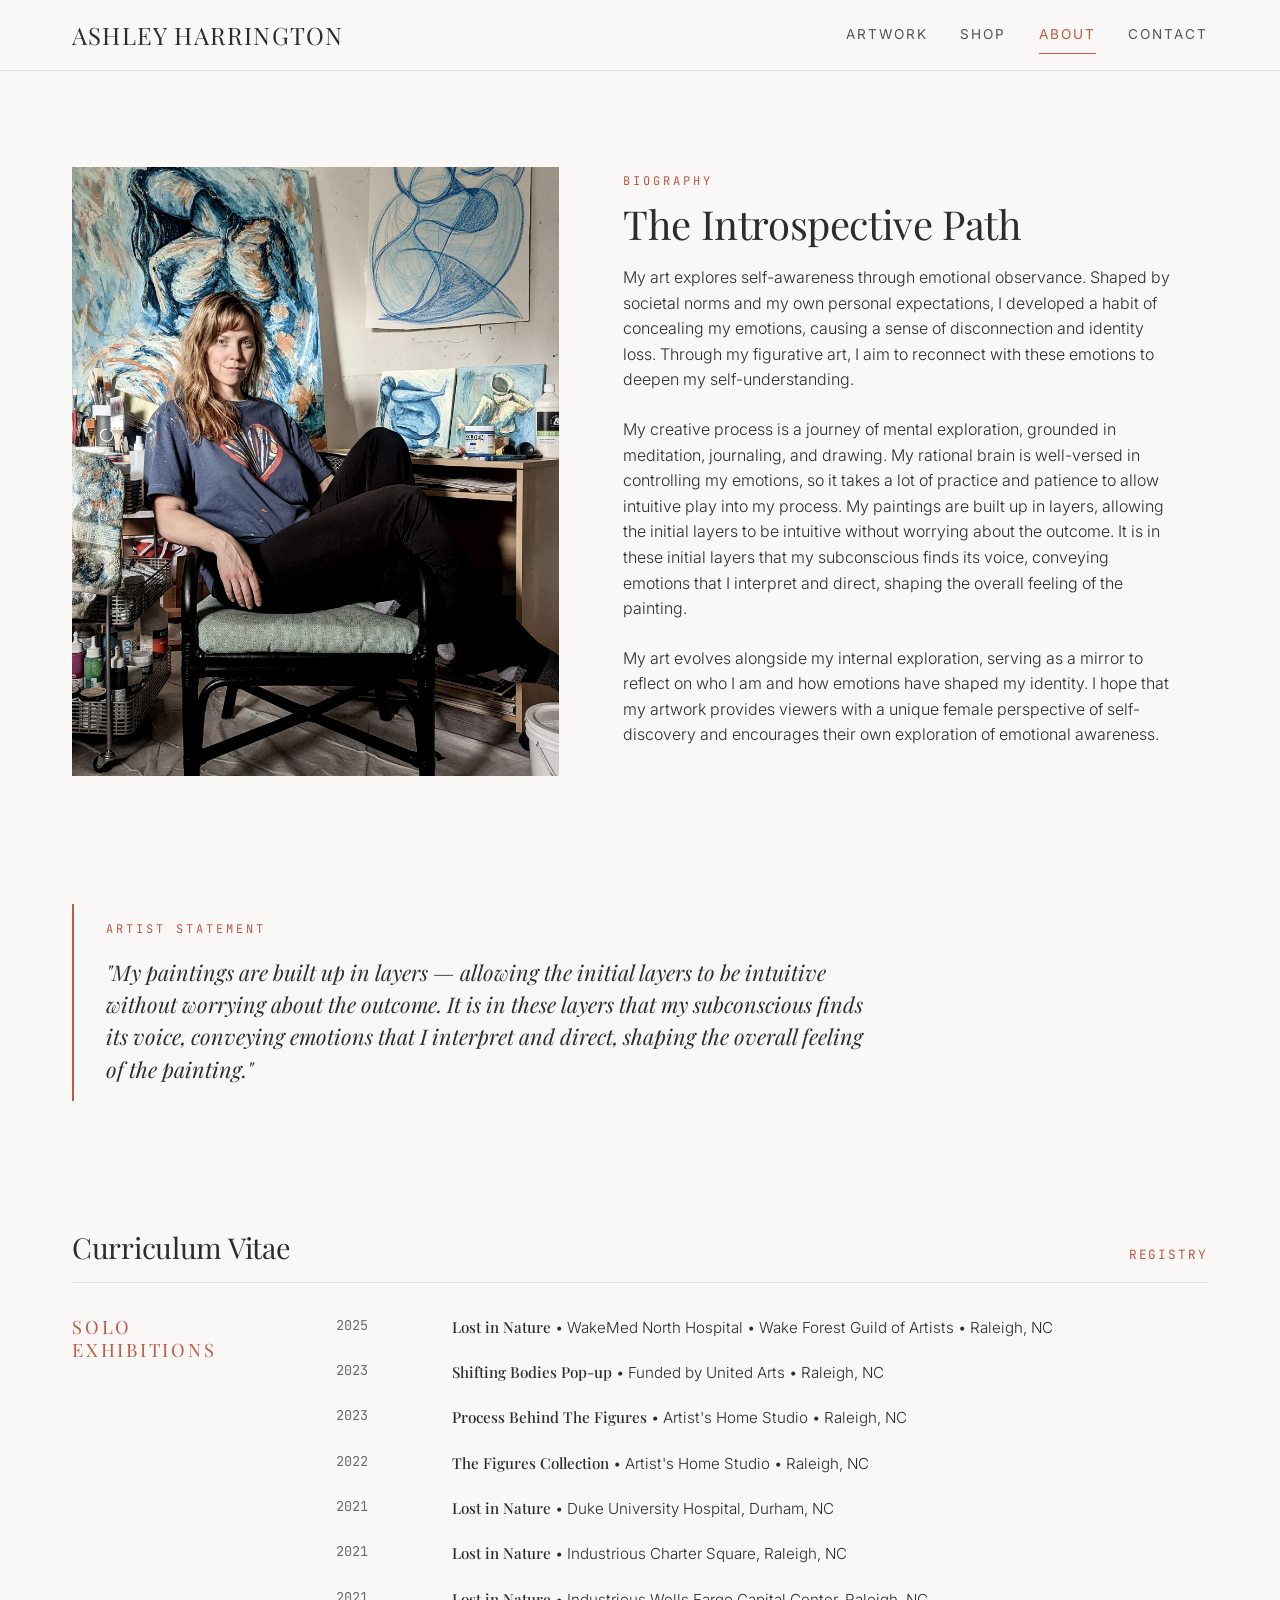
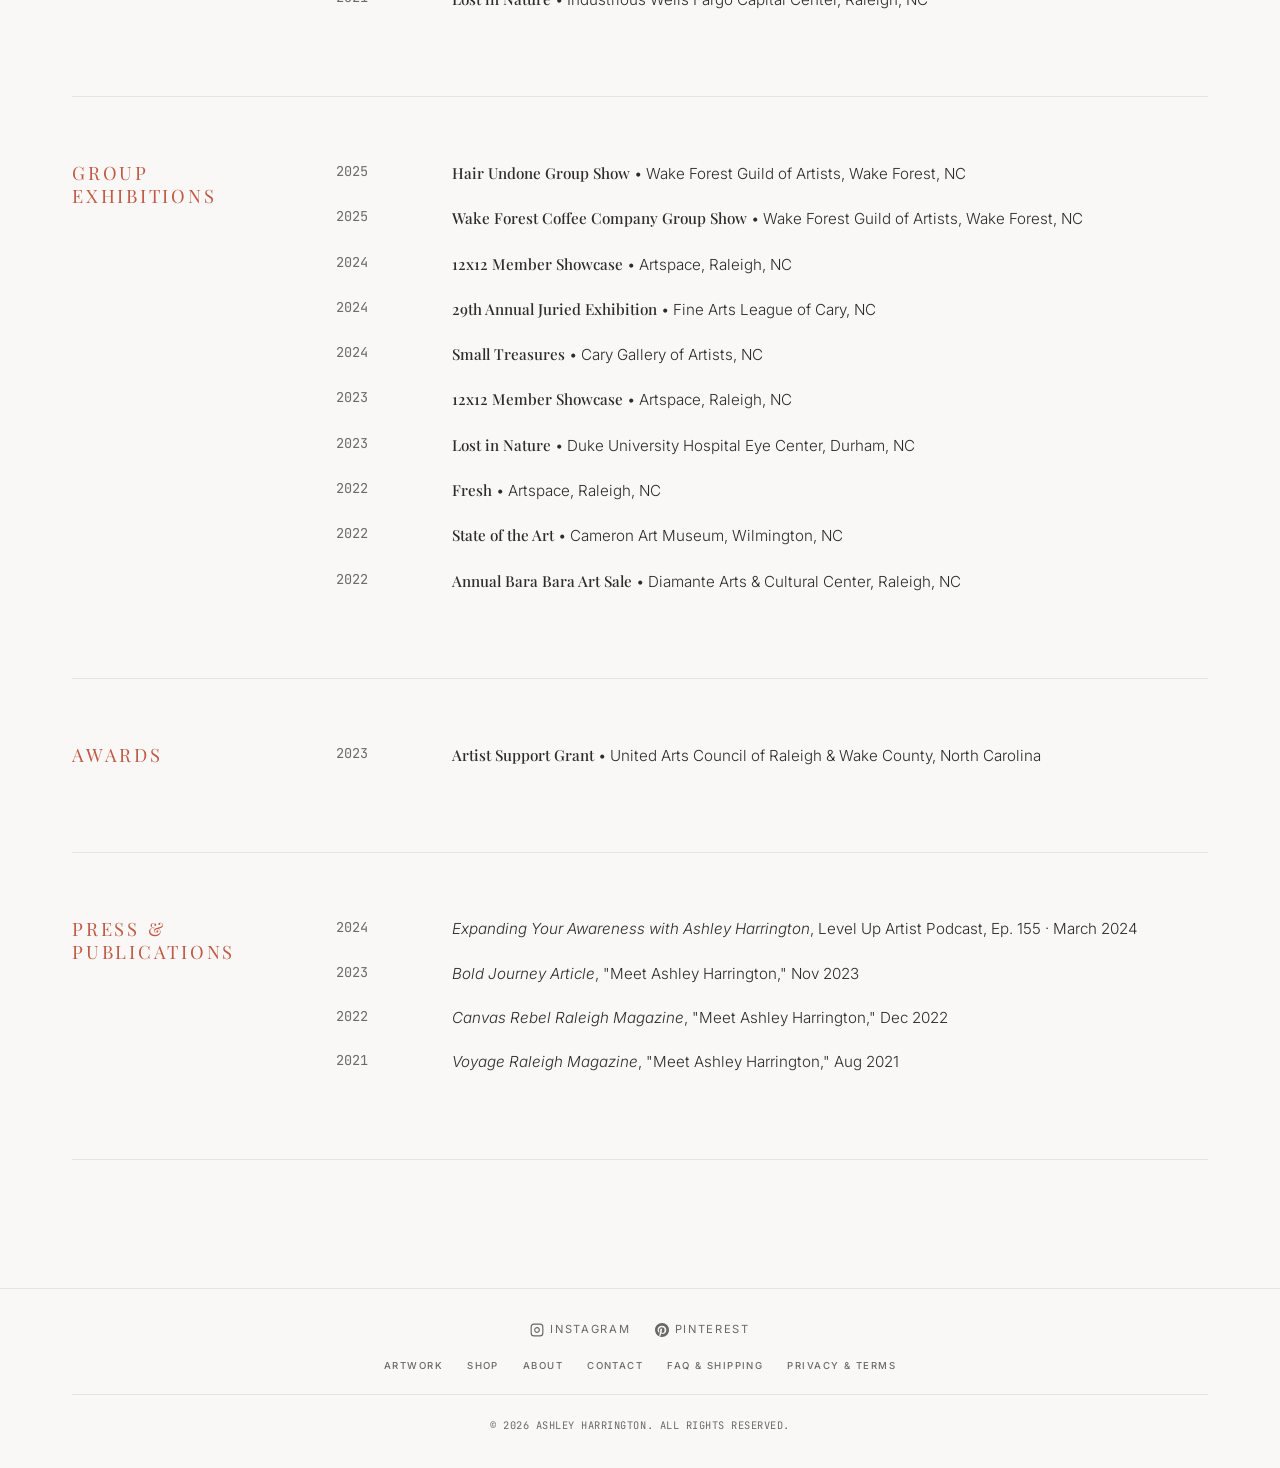
==== commit 4149921d: "Update about.html" ====
--- a/about.html
+++ b/about.html
@@ -205,7 +205,8 @@
       </div>
 
       <!-- CV Row: Education -->
-      <div class="cv-container" id="cv-education" hidden>
+      <section hidden>
+      <div class="cv-container" id="cv-education">
         <div class="cv-section">
           <h3>Education</h3>
         </div>
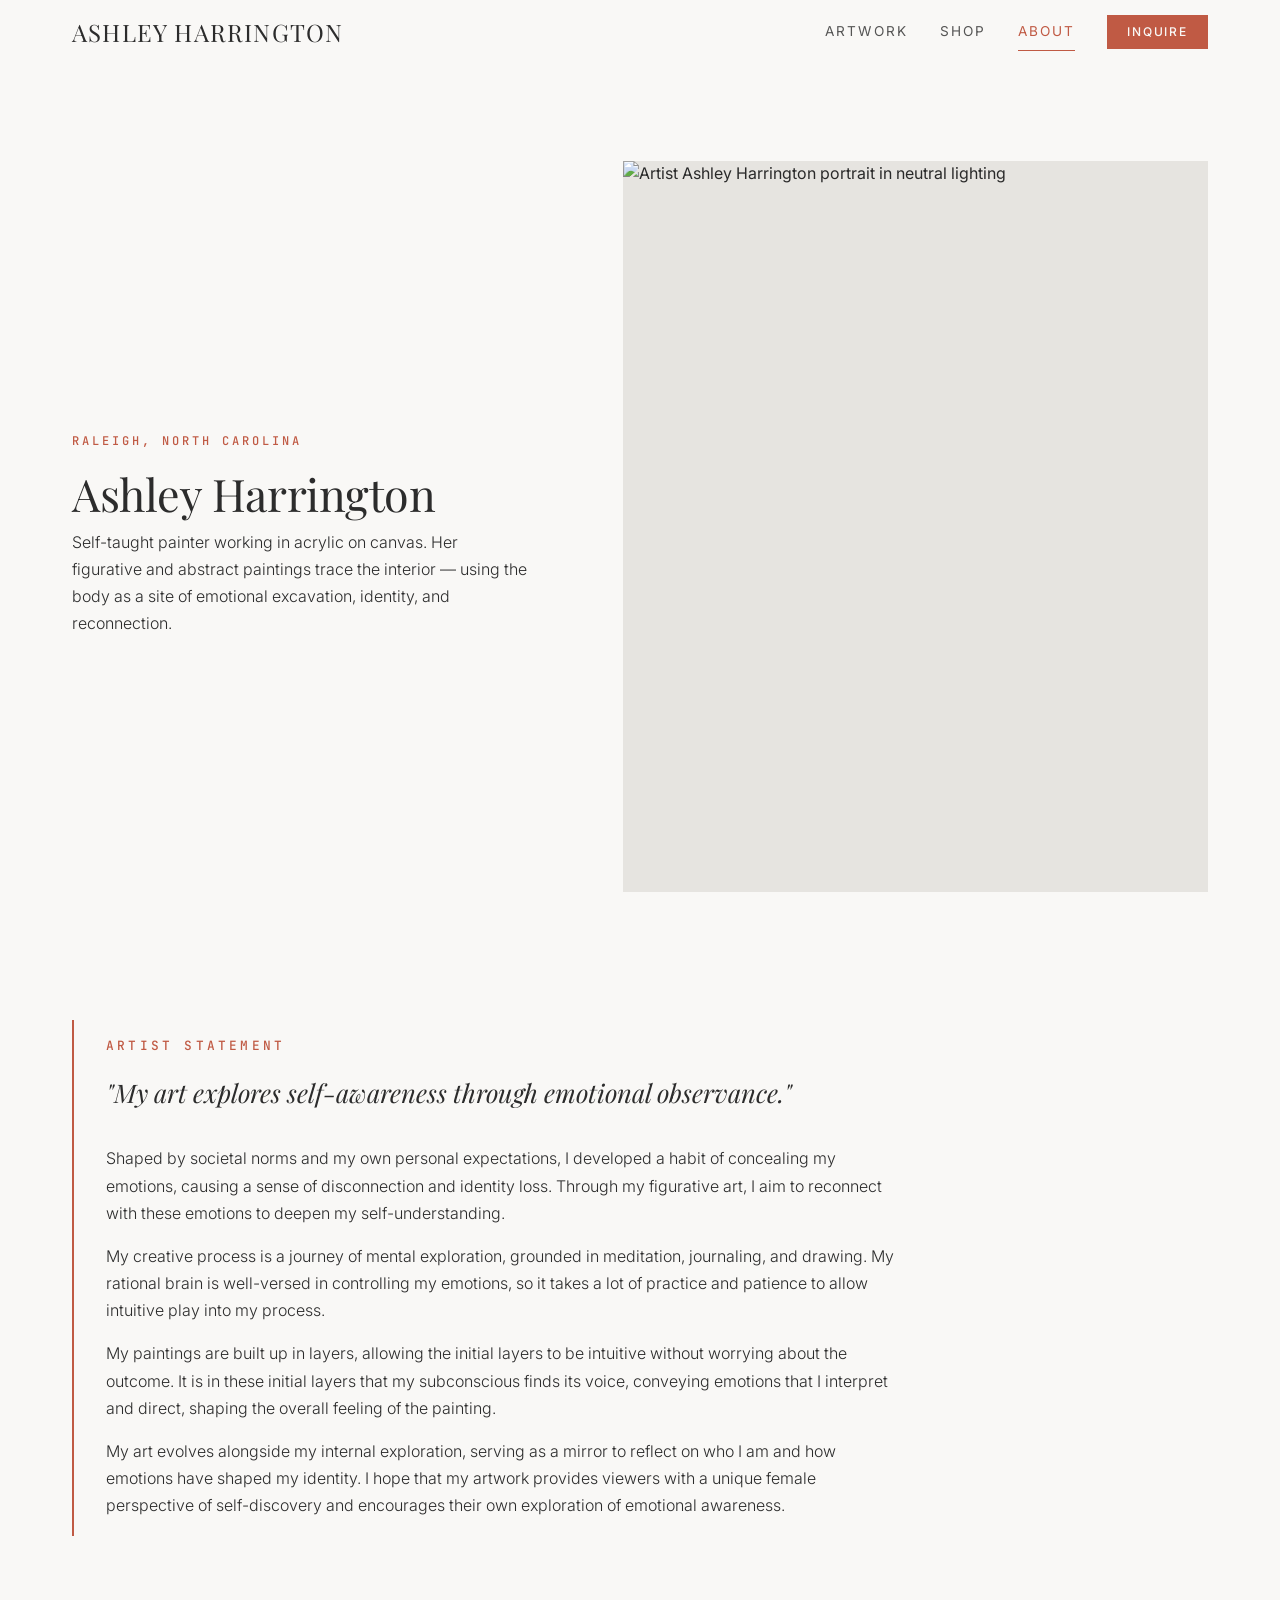
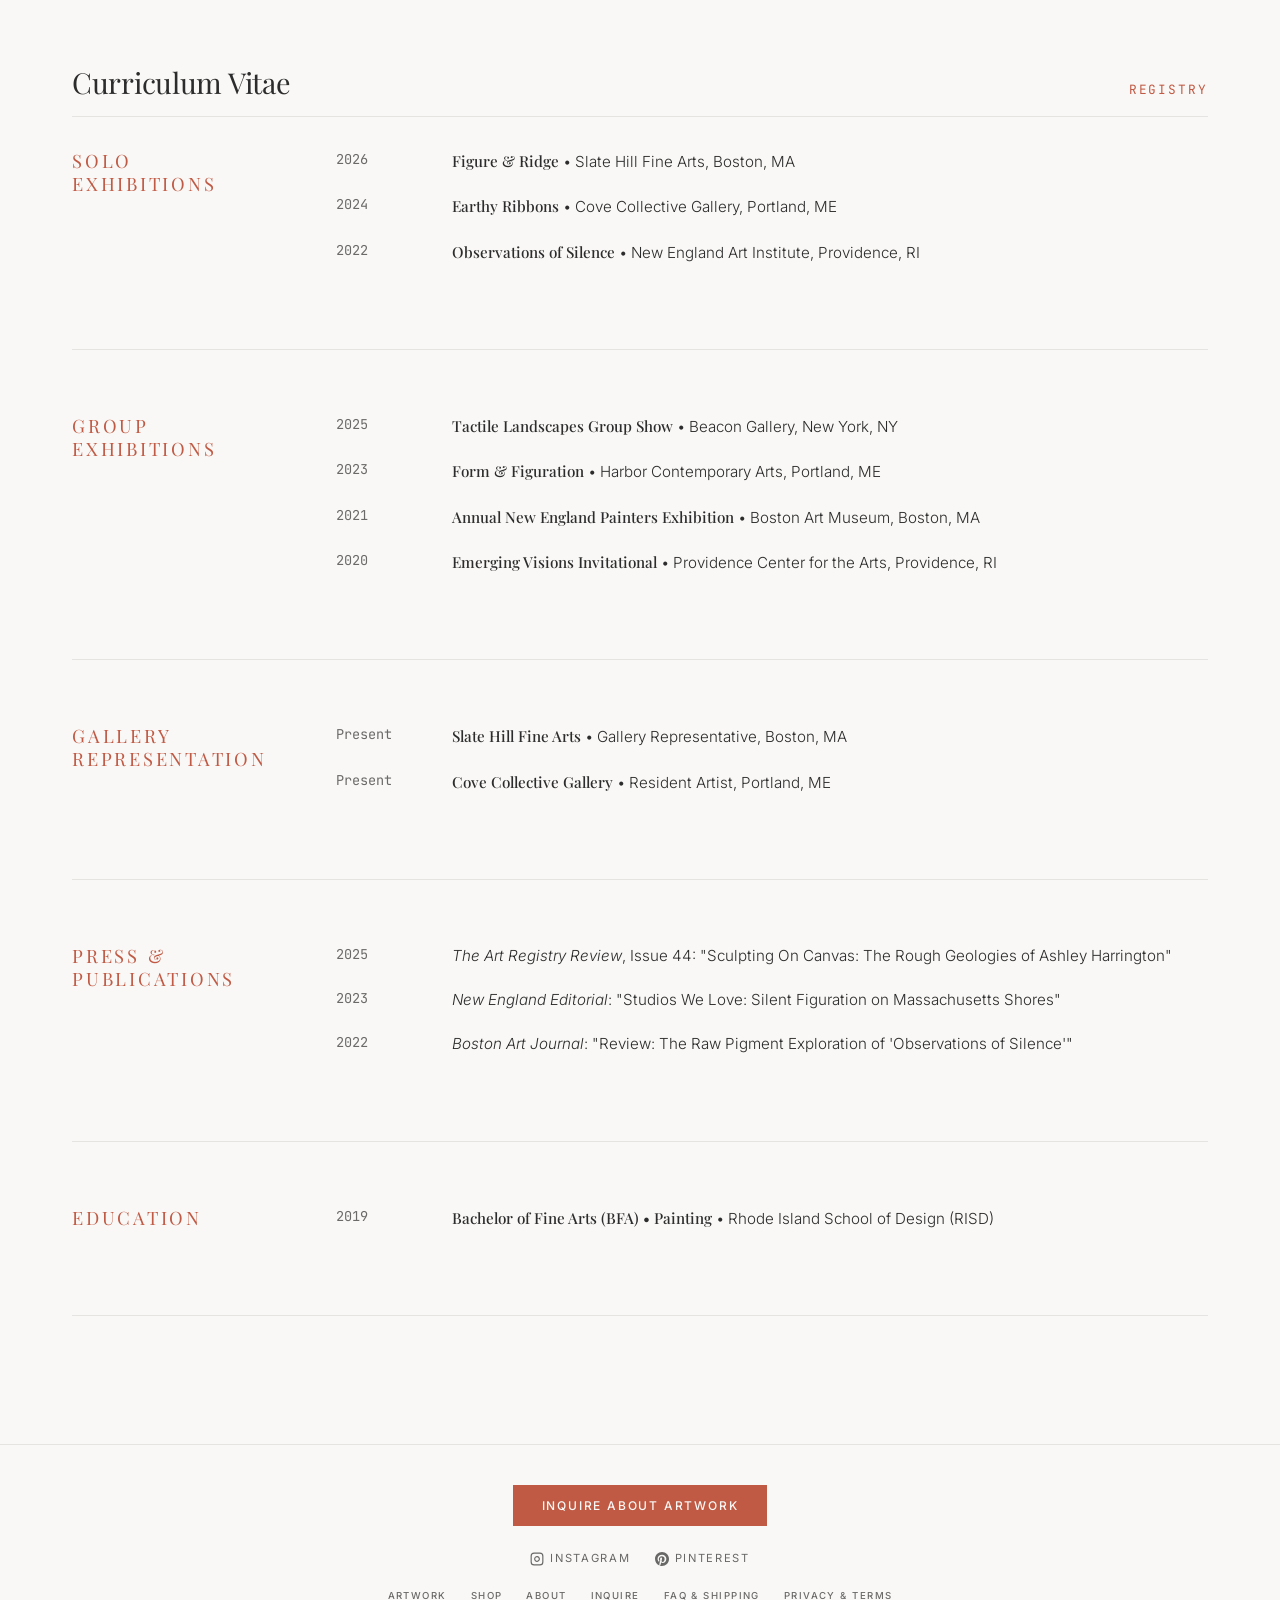
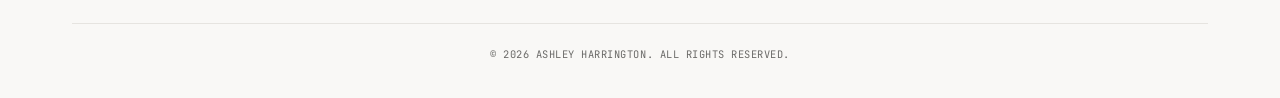
==== commit 4e397b3c: "Update about.html" ====
--- a/about.html
+++ b/about.html
@@ -20,7 +20,7 @@
         <a href="artwork.html" class="nav-link">Artwork</a>
         <a href="shop.html" class="nav-link">Shop</a>
         <a href="about.html" class="nav-link active">About</a>
-        <a href="contact.html" class="nav-link">Contact</a>
+        <a href="#" class="nav-link inquire-trigger nav-link-cta">Inquire</a>
       </nav>
 
       <!-- Mobile Right Actions -->
@@ -40,37 +40,47 @@
     <a href="artwork.html" class="nav-link">Artwork</a>
     <a href="shop.html" class="nav-link">Shop</a>
     <a href="about.html" class="nav-link active">About</a>
-    <a href="contact.html" class="nav-link">Contact</a>
+    <a href="#" class="nav-link inquire-trigger nav-link-cta">Inquire</a>
   </div>
 
   <main class="page-container" id="about-page-main">
     
     <!-- Profile & Narrative Section -->
     <section class="split-bio-block" style="margin-top: var(--spacing-md);" id="about-profile">
+      <div class="bio-text-content hero-section" id="about-narrative" style="margin-bottom: 0;">
+        <span class="hero-subtitle">Raleigh, North Carolina</span>
+        <h1 class="hero-title">Ashley Harrington</h1>
+        <div class="hero-description" style="display: flex; flex-direction: column; gap: var(--spacing-sm);">
+          <p style="margin-bottom: 0;">
+            Self-taught painter working in acrylic on canvas. Her figurative and abstract paintings trace the interior — using the body as a site of emotional excavation, identity, and reconnection.
+          </p>
+        </div>
+      </div>
       <div class="bio-image-container" id="about-image-frame">
-        <img src="assets/Artist Ashley Harrington.webp" alt="Artist Ashley Harrington in her studio">
-      </div>
-      <div class="bio-text-content" id="about-narrative">
-        <span class="section-label">Biography</span>
-        <h1 class="font-serif" style="font-size: 2.5rem; margin-bottom: var(--spacing-sm);">The Introspective Path</h1>
-        <p>
-          My art explores self-awareness through emotional observance.  Shaped by societal norms and my own personal expectations, I developed a habit of concealing my emotions, causing a sense of disconnection and identity loss.  Through my figurative art, I aim to reconnect with these emotions to deepen my self-understanding.
-        </p>
-        <p>
-          My creative process is a journey of mental exploration, grounded in meditation, journaling, and drawing.  My rational brain is well-versed in controlling my emotions, so it takes a lot of practice and patience to allow intuitive play into my process.  My paintings are built up in layers, allowing the initial layers to be intuitive without worrying about the outcome.  It is in these initial layers that my subconscious finds its voice, conveying emotions that I interpret and direct, shaping the overall feeling of the painting.
-        </p>
-        <p>
-          My art evolves alongside my internal exploration, serving as a mirror to reflect on who I am and how emotions have shaped my identity.  I hope that my artwork provides viewers with a unique female perspective of self-discovery and encourages their own exploration of emotional awareness.
-        </p>
+        <img src="https://images.unsplash.com/photo-1544005313-94ddf0286df2?q=80&w=800&auto=format&fit=crop" alt="Artist Ashley Harrington portrait in neutral lighting">
       </div>
     </section>
 
     <!-- Distinct Artist Statement Section -->
-    <section class="statement-callout" id="about-artist-statement">
-      <span class="section-label" style="margin-bottom: var(--spacing-sm);">Artist Statement</span>
-      <blockquote class="statement-text">
-        "My paintings are built up in layers — allowing the initial layers to be intuitive without worrying about the outcome. It is in these layers that my subconscious finds its voice, conveying emotions that I interpret and direct, shaping the overall feeling of the painting."
+    <section class="statement-callout" id="about-artist-statement" style="border-left: 2px solid var(--color-primary); padding-left: var(--spacing-md); margin-top: var(--spacing-xl); margin-bottom: var(--spacing-xl); max-width: 900px;">
+      <span class="hero-subtitle" style="margin-bottom: var(--spacing-sm);">Artist Statement</span>
+      <blockquote class="statement-text" style="font-size: 1.6rem; line-height: 1.6; font-style: italic; font-family: var(--font-serif); color: var(--color-text); margin: 0;">
+        "My art explores self-awareness through emotional observance."
       </blockquote>
+      <div style="display: flex; flex-direction: column; gap: var(--spacing-sm); margin-top: var(--spacing-md); max-width: 800px;">
+          <p style="margin-bottom: 0;">
+            Shaped by societal norms and my own personal expectations, I developed a habit of concealing my emotions, causing a sense of disconnection and identity loss. Through my figurative art, I aim to reconnect with these emotions to deepen my self-understanding.
+          </p>
+          <p style="margin-bottom: 0;">
+            My creative process is a journey of mental exploration, grounded in meditation, journaling, and drawing. My rational brain is well-versed in controlling my emotions, so it takes a lot of practice and patience to allow intuitive play into my process.
+          </p>
+          <p style="margin-bottom: 0;">
+            My paintings are built up in layers, allowing the initial layers to be intuitive without worrying about the outcome. It is in these initial layers that my subconscious finds its voice, conveying emotions that I interpret and direct, shaping the overall feeling of the painting.
+          </p>
+          <p style="margin-bottom: 0;">
+            My art evolves alongside my internal exploration, serving as a mirror to reflect on who I am and how emotions have shaped my identity. I hope that my artwork provides viewers with a unique female perspective of self-discovery and encourages their own exploration of emotional awareness.
+          </p>
+        </div>
     </section>
 
     <!-- Minimalist Curriculum Vitae -->
@@ -87,32 +97,16 @@
         </div>
         <div class="cv-list">
           <div class="cv-item">
-            <span class="cv-year">2025</span>
-            <span class="cv-info"><strong>Lost in Nature</strong> • WakeMed North Hospital • Wake Forest Guild of Artists • Raleigh, NC</span>
-          </div>
-          <div class="cv-item">
-            <span class="cv-year">2023</span>
-            <span class="cv-info"><strong>Shifting Bodies Pop-up</strong> • Funded by United Arts • Raleigh, NC</span>
-          </div>
-          <div class="cv-item">
-            <span class="cv-year">2023</span>
-            <span class="cv-info"><strong>Process Behind The Figures</strong> • Artist's Home Studio • Raleigh, NC</span>
+            <span class="cv-year">2026</span>
+            <span class="cv-info"><strong>Figure & Ridge</strong> • Slate Hill Fine Arts, Boston, MA</span>
+          </div>
+          <div class="cv-item">
+            <span class="cv-year">2024</span>
+            <span class="cv-info"><strong>Earthy Ribbons</strong> • Cove Collective Gallery, Portland, ME</span>
           </div>
           <div class="cv-item">
             <span class="cv-year">2022</span>
-            <span class="cv-info"><strong>The Figures Collection</strong> • Artist's Home Studio • Raleigh, NC</span>
-          </div>
-          <div class="cv-item">
-            <span class="cv-year">2021</span>
-            <span class="cv-info"><strong>Lost in Nature</strong> • Duke University Hospital, Durham, NC</span>
-          </div>
-           <div class="cv-item">
-            <span class="cv-year">2021</span>
-            <span class="cv-info"><strong>Lost in Nature</strong> • Industrious Charter Square, Raleigh, NC</span>
-          </div>
-          <div class="cv-item">
-            <span class="cv-year">2021</span>
-            <span class="cv-info"><strong>Lost in Nature</strong> • Industrious Wells Fargo Capital Center, Raleigh, NC</span>
+            <span class="cv-info"><strong>Observations of Silence</strong> • New England Art Institute, Providence, RI</span>
           </div>
         </div>
       </div>
@@ -125,56 +119,36 @@
         <div class="cv-list">
           <div class="cv-item">
             <span class="cv-year">2025</span>
-            <span class="cv-info"><strong>Hair Undone Group Show</strong> • Wake Forest Guild of Artists, Wake Forest, NC</span>
-          </div>
-          <div class="cv-item">
-            <span class="cv-year">2025</span>
-            <span class="cv-info"><strong>Wake Forest Coffee Company Group Show</strong> • Wake Forest Guild of Artists, Wake Forest, NC</span>
-          </div>
-          <div class="cv-item">
-            <span class="cv-year">2024</span>
-            <span class="cv-info"><strong>12x12 Member Showcase</strong> • Artspace, Raleigh, NC</span>
-          </div>
-          <div class="cv-item">
-            <span class="cv-year">2024</span>
-            <span class="cv-info"><strong>29th Annual Juried Exhibition</strong> • Fine Arts League of Cary, NC</span>
-          </div>
-          <div class="cv-item">
-            <span class="cv-year">2024</span>
-            <span class="cv-info"><strong>Small Treasures</strong> • Cary Gallery of Artists, NC</span>
+            <span class="cv-info"><strong>Tactile Landscapes Group Show</strong> • Beacon Gallery, New York, NY</span>
           </div>
           <div class="cv-item">
             <span class="cv-year">2023</span>
-            <span class="cv-info"><strong>12x12 Member Showcase</strong> • Artspace, Raleigh, NC</span>
-          </div>
-          <div class="cv-item">
-            <span class="cv-year">2023</span>
-            <span class="cv-info"><strong>Lost in Nature</strong> • Duke University Hospital Eye Center, Durham, NC</span>
-          </div>
-          <div class="cv-item">
-            <span class="cv-year">2022</span>
-            <span class="cv-info"><strong>Fresh</strong> • Artspace, Raleigh, NC</span>
-          </div>
-          <div class="cv-item">
-            <span class="cv-year">2022</span>
-            <span class="cv-info"><strong>State of the Art</strong> • Cameron Art Museum, Wilmington, NC</span>
-          </div>
-          <div class="cv-item">
-            <span class="cv-year">2022</span>
-            <span class="cv-info"><strong>Annual Bara Bara Art Sale</strong> • Diamante Arts & Cultural Center, Raleigh, NC</span>
-          </div>
-        </div>
-      </div>
-
-      <!-- CV Row: Gallery Representation using it for awards-->
+            <span class="cv-info"><strong>Form & Figuration</strong> • Harbor Contemporary Arts, Portland, ME</span>
+          </div>
+          <div class="cv-item">
+            <span class="cv-year">2021</span>
+            <span class="cv-info"><strong>Annual New England Painters Exhibition</strong> • Boston Art Museum, Boston, MA</span>
+          </div>
+          <div class="cv-item">
+            <span class="cv-year">2020</span>
+            <span class="cv-info"><strong>Emerging Visions Invitational</strong> • Providence Center for the Arts, Providence, RI</span>
+          </div>
+        </div>
+      </div>
+
+      <!-- CV Row: Gallery Representation -->
       <div class="cv-container" id="cv-representation">
         <div class="cv-section">
-          <h3>Awards</h3>
-        </div>
-        <div class="cv-list">
-          <div class="cv-item">
-            <span class="cv-year">2023</span>
-            <span class="cv-info"><strong>Artist Support Grant</strong> • United Arts Council of Raleigh & Wake County, North Carolina</span>
+          <h3>Gallery Representation</h3>
+        </div>
+        <div class="cv-list">
+          <div class="cv-item">
+            <span class="cv-year">Present</span>
+            <span class="cv-info"><strong>Slate Hill Fine Arts</strong> • Gallery Representative, Boston, MA</span>
+          </div>
+          <div class="cv-item">
+            <span class="cv-year">Present</span>
+            <span class="cv-info"><strong>Cove Collective Gallery</strong> • Resident Artist, Portland, ME</span>
           </div>
         </div>
       </div>
@@ -186,26 +160,21 @@
         </div>
         <div class="cv-list">
           <div class="cv-item">
-            <span class="cv-year">2024</span>
-            <span class="cv-info"><em>Expanding Your Awareness with Ashley Harrington</em>, Level Up Artist Podcast, Ep. 155 · March 2024</span>
+            <span class="cv-year">2025</span>
+            <span class="cv-info"><em>The Art Registry Review</em>, Issue 44: "Sculpting On Canvas: The Rough Geologies of Ashley Harrington"</span>
           </div>
           <div class="cv-item">
             <span class="cv-year">2023</span>
-            <span class="cv-info"><em>Bold Journey Article</em>, "Meet Ashley Harrington," Nov 2023</span>
+            <span class="cv-info"><em>New England Editorial</em>: "Studios We Love: Silent Figuration on Massachusetts Shores"</span>
           </div>
           <div class="cv-item">
             <span class="cv-year">2022</span>
-            <span class="cv-info"><em>Canvas Rebel Raleigh Magazine</em>, "Meet Ashley Harrington," Dec 2022</span>
-          </div>
-          <div class="cv-item">
-            <span class="cv-year">2021</span>
-            <span class="cv-info"><em>Voyage Raleigh Magazine</em>, "Meet Ashley Harrington," Aug 2021</span>
+            <span class="cv-info"><em>Boston Art Journal</em>: "Review: The Raw Pigment Exploration of 'Observations of Silence'"</span>
           </div>
         </div>
       </div>
 
       <!-- CV Row: Education -->
-      <section hidden>
       <div class="cv-container" id="cv-education">
         <div class="cv-section">
           <h3>Education</h3>
@@ -225,6 +194,11 @@
   <footer id="site-footer" style="padding: var(--spacing-md) 0;">
     <div class="footer-container" style="display: flex; flex-direction: column; align-items: center; justify-content: center; gap: var(--spacing-sm);">
       
+      <!-- Footer Prominent Call-to-Action -->
+      <div class="footer-cta-wrapper" style="margin-top: var(--spacing-xs); margin-bottom: var(--spacing-xs); text-align: center;">
+        <button class="btn btn-filled inquire-trigger" style="padding: 12px 28px; font-size: 0.75rem; text-transform: uppercase; letter-spacing: 0.15em; font-weight: 500;">Inquire About Artwork</button>
+      </div>
+
       <!-- Social Links with Icons -->
       <div class="footer-social-row" id="footer-socials-centered" style="display: flex; justify-content: center; align-items: center; gap: 1.5rem;">
         <a href="https://instagram.com" class="footer-social-link" target="_blank" rel="noopener noreferrer" style="font-family: var(--font-sans); font-size: 0.7rem; text-transform: uppercase; letter-spacing: 0.15em; opacity: 0.7; text-decoration: none; display: flex; align-items: center; gap: 6px;">
@@ -242,7 +216,7 @@
         <a href="artwork.html" class="footer-nav-link" style="font-family: var(--font-sans); font-size: 0.6rem; font-weight: 500; text-transform: uppercase; letter-spacing: 0.15em; color: var(--color-text-muted); text-decoration: none;">Artwork</a>
         <a href="shop.html" class="footer-nav-link" style="font-family: var(--font-sans); font-size: 0.6rem; font-weight: 500; text-transform: uppercase; letter-spacing: 0.15em; color: var(--color-text-muted); text-decoration: none;">Shop</a>
         <a href="about.html" class="footer-nav-link" style="font-family: var(--font-sans); font-size: 0.6rem; font-weight: 500; text-transform: uppercase; letter-spacing: 0.15em; color: var(--color-text-muted); text-decoration: none;">About</a>
-        <a href="contact.html" class="footer-nav-link" style="font-family: var(--font-sans); font-size: 0.6rem; font-weight: 500; text-transform: uppercase; letter-spacing: 0.15em; color: var(--color-text-muted); text-decoration: none;">Contact</a>
+        <a href="#" class="footer-nav-link inquire-trigger" style="font-family: var(--font-sans); font-size: 0.6rem; font-weight: 500; text-transform: uppercase; letter-spacing: 0.15em; color: var(--color-text-muted); text-decoration: none;">Inquire</a>
         <a href="faq.html" class="footer-nav-link" style="font-family: var(--font-sans); font-size: 0.6rem; font-weight: 500; text-transform: uppercase; letter-spacing: 0.15em; color: var(--color-text-muted); text-decoration: none;">FAQ & Shipping</a>
         <a href="legal.html" class="footer-nav-link" style="font-family: var(--font-sans); font-size: 0.6rem; font-weight: 500; text-transform: uppercase; letter-spacing: 0.15em; color: var(--color-text-muted); text-decoration: none;">Privacy & Terms</a>
       </nav>
@@ -255,6 +229,66 @@
     </div>
   </footer>
 
+  <!-- Global Inquiry Modal Popup -->
+  <div class="inquiry-modal" role="dialog" aria-modal="true" aria-label="Artwork inquiry modal" id="global-inquiry-modal">
+    <div class="inquiry-modal-background" id="inquiry-modal-bg-close"></div>
+    <div class="inquiry-modal-frame">
+      <button class="inquiry-modal-close" aria-label="Close Modal" id="inquiry-modal-close-btn">
+        <svg viewBox="0 0 24 24" width="24" height="24" fill="none" stroke="currentColor" stroke-width="1.5">
+          <line x1="18" y1="6" x2="6" y2="18"></line>
+          <line x1="6" y1="6" x2="18" y2="18"></line>
+        </svg>
+      </button>
+      <div class="inquiry-modal-content">
+        <span class="inquiry-modal-subtitle">Direct Studio Inquiry</span>
+        <h2 class="inquiry-modal-title">Inquire About Artwork</h2>
+        <p class="inquiry-modal-description">Please enter your details below. If you're interested in a specific piece or a custom commission size, please specify below.</p>
+        
+        <!-- MailerLite Form Integration Placeholder -->
+        <div class="mailerlite-form-placeholder">
+          <!-- 
+            MailerLite Form Integration Placeholder:
+            Copy and paste your MailerLite universal/embedded form code here.
+          -->
+          <form class="mailerlite-inquiry-form" id="global-mailerlite-form">
+            <div class="form-group">
+              <label class="form-label" for="global-inquiry-name">Your Name</label>
+              <input type="text" id="global-inquiry-name" name="name" class="form-input" placeholder="e.g. Eleanor Vance" required>
+            </div>
+
+            <div class="form-group">
+              <label class="form-label" for="global-inquiry-email">Your Email</label>
+              <input type="email" id="global-inquiry-email" name="email" class="form-input" placeholder="e.g. eleanor@example.com" required>
+            </div>
+
+            <div class="form-group">
+              <label class="form-label" for="global-inquiry-artwork">Select Artwork or Series of Interest</label>
+              <select id="global-inquiry-artwork" name="artwork" class="form-input" style="background: var(--color-bg); font-family: var(--font-sans); cursor: pointer; outline: none;">
+                <option value="General Inquiry">General Studio Inquiry / Custom Commission</option>
+                <option value="November Fields I">Landscape: November Fields I</option>
+                <option value="Introspection II (Blue)">Figure: Introspection II (Blue)</option>
+                <option value="Helianthus Portrait">Botanical: Helianthus Portrait</option>
+                <option value="Clay & Recline I">Sculpt: Clay & Recline I</option>
+                <option value="The Heavy Earth">Sculpt: The Heavy Earth</option>
+                <option value="Torso & Charcoal Glow">Sculpt: Torso & Charcoal Glow</option>
+                <option value="Nocturnal Horizon Study">Figure: Nocturnal Horizon Study</option>
+                <option value="Vesper Contours">Figure: Vesper Contours</option>
+                <option value="Fine Art Print Study">Fine Art Prints Series</option>
+              </select>
+            </div>
+
+            <div class="form-group">
+              <label class="form-label" for="global-inquiry-message">Your Message</label>
+              <textarea id="global-inquiry-message" name="message" class="form-input" placeholder="Provide any questions, sizing, or request a shipping quote..." required></textarea>
+            </div>
+
+            <button type="submit" class="btn btn-filled btn-submit" style="width: 100%;">Submit Inquiry</button>
+          </form>
+        </div>
+      </div>
+    </div>
+  </div>
+
   <script type="module" src="script.js"></script>
 </body>
 </html>
--- a/style.css
+++ b/style.css
@@ -74,8 +74,20 @@
 p {
   font-family: var(--font-sans);
   font-weight: 300;
+  font-size: 1rem;
+  line-height: 1.7;
   color: var(--color-text);
   margin-bottom: 1.5rem;
+}
+
+.series-description {
+  font-family: var(--font-sans);
+  font-size: 1rem;
+  font-weight: 300;
+  line-height: 1.7;
+  color: var(--color-text-muted);
+  max-width: 720px;
+  margin: 0;
 }
 
 a {
@@ -90,15 +102,20 @@
   top: 0;
   background-color: rgba(249, 248, 246, 0.95);
   backdrop-filter: blur(8px);
+  border-bottom: 1px solid transparent;
+  z-index: 1005;
+  transition: border-color var(--transition-smooth), background-color var(--transition-smooth);
+}
+
+header#site-header.scrolled {
   border-bottom: 1px solid var(--color-border);
-  z-index: 1005;
-  transition: var(--transition-smooth);
 }
 
 .nav-container {
   max-width: var(--container-max-width);
   margin: 0 auto;
-  padding: var(--spacing-sm) var(--spacing-md);
+  padding: 0 var(--spacing-md);
+  height: 64px;
   display: flex;
   justify-content: space-between;
   align-items: center;
@@ -166,6 +183,56 @@
 .nav-link:hover::after, .nav-link.active::after {
   transform: scaleX(1);
   transform-origin: bottom left;
+}
+
+/* Navigation CTA Button (Inquire Link) */
+.nav-link-cta {
+  background-color: var(--color-primary) !important;
+  color: var(--color-bg) !important;
+  font-family: var(--font-sans);
+  font-size: 0.75rem !important;
+  font-weight: 500 !important;
+  padding: 0.4rem 1.2rem !important;
+  text-transform: uppercase;
+  letter-spacing: 0.15em;
+  opacity: 1 !important;
+  border-radius: 0;
+  border: 1px solid var(--color-primary) !important;
+  transition: all var(--transition-fast) !important;
+  display: inline-flex;
+  align-items: center;
+  justify-content: center;
+  position: relative;
+  text-decoration: none;
+}
+
+.nav-link-cta::after {
+  content: none !important;
+  display: none !important;
+}
+
+.nav-link-cta:hover {
+  background-color: var(--color-bg) !important;
+  color: var(--color-primary) !important;
+  border-color: var(--color-primary) !important;
+}
+
+/* Ensure mobile nav layout for navigation CTA button */
+.mobile-nav-overlay .nav-link-cta {
+  display: block !important;
+  width: 100% !important;
+  margin: var(--spacing-md) auto 0 auto !important;
+  padding: 12px 16px !important;
+  text-align: center;
+  background-color: var(--color-primary) !important;
+  color: var(--color-bg) !important;
+  border-bottom: none !important;
+}
+
+.mobile-nav-overlay .nav-link-cta:hover {
+  background-color: var(--color-bg) !important;
+  color: var(--color-primary) !important;
+  padding-left: 16px !important; /* Override standard sidebar sliding */
 }
 
 /* Mobile Nav Styles */
@@ -283,11 +350,11 @@
   }
 }
 
-/* Hero Section */
-.hero-section {
+/* Homepage Full-Width Hero */
+.hero-home {
   position: relative;
   width: 100%;
-  min-height: 580px;
+  min-height: 650px;
   margin: 0 auto var(--spacing-xl) auto;
   display: flex;
   align-items: center;
@@ -317,7 +384,7 @@
   width: 100%;
   height: 100%;
   /* Elegant horizontal gradient from off-white/cream to transparent, so text is fully legible */
-  background: linear-gradient(to right, rgba(249, 248, 246, 0.98) 0%, rgba(249, 248, 246, 0.88) 45%, rgba(249, 248, 246, 0.3) 100%);
+  background: linear-gradient(to right, rgba(249, 248, 246, 0.98) 0%, rgba(249, 248, 246, 0.90) 50%, rgba(249, 248, 246, 0.3) 100%);
 }
 
 .hero-content-container {
@@ -335,41 +402,92 @@
 .hero-subtitle {
   font-family: var(--font-mono);
   font-size: 0.8rem;
-  font-weight: 400;
-  text-transform: uppercase;
-  letter-spacing: 0.2em;
+  font-weight: 500;
+  text-transform: uppercase;
+  letter-spacing: 0.25em;
   color: var(--color-primary);
-  margin-bottom: var(--spacing-sm);
+  margin-bottom: 2rem;
+  display: block;
 }
 
 .hero-title {
   font-size: clamp(2.5rem, 5vw, 4.2rem);
-  line-height: 1.15;
-  color: var(--color-text);
-  margin-bottom: var(--spacing-md);
+  line-height: 1.2;
+  color: var(--color-text);
+  margin-bottom: 2.5rem;
 }
 
 .hero-description {
   font-size: 1.15rem;
   font-weight: 300;
   max-width: 600px;
-  line-height: 1.65;
-  margin-bottom: var(--spacing-md);
+  line-height: 1.75;
+  margin-bottom: 3.5rem;
   color: var(--color-text);
   opacity: 0.95;
 }
 
 @media (max-width: 768px) {
-  .hero-section {
-    min-height: 480px;
+  .hero-home {
+    min-height: 520px;
+    margin-bottom: var(--spacing-lg);
   }
   .hero-overlay {
-    background: linear-gradient(to bottom, rgba(249, 248, 246, 0.97) 0%, rgba(249, 248, 246, 0.92) 65%, rgba(249, 248, 246, 0.8) 100%);
+    background: linear-gradient(to bottom, rgba(249, 248, 246, 0.98) 0%, rgba(249, 248, 246, 0.94) 75%, rgba(249, 248, 246, 0.8) 100%);
   }
   .hero-content-container {
     padding-top: var(--spacing-lg);
     padding-bottom: var(--spacing-lg);
   }
+  .hero-subtitle {
+    margin-bottom: 1.5rem;
+  }
+  .hero-title {
+    margin-bottom: 1.75rem;
+  }
+  .hero-description {
+    margin-bottom: 2.5rem;
+  }
+}
+
+/* Page Intro Hero / Header Section (for shop, contact) - Stacks Vertically like Artwork */
+.hero-section {
+  display: flex;
+  flex-direction: column;
+  justify-content: center;
+  align-items: flex-start;
+  margin-top: var(--spacing-sm);
+  margin-bottom: var(--spacing-lg);
+  max-width: 900px;
+}
+
+.hero-section .hero-subtitle {
+  font-family: var(--font-mono);
+  font-size: 0.75rem;
+  text-transform: uppercase;
+  letter-spacing: 0.25em;
+  color: var(--color-primary);
+  margin-bottom: var(--spacing-xs);
+  display: block;
+}
+
+.hero-section .hero-title {
+  font-family: var(--font-serif);
+  font-size: 2.8rem;
+  line-height: 1.2;
+  color: var(--color-text);
+  margin-top: 0.5rem;
+  margin-bottom: var(--spacing-xs);
+}
+
+.hero-section .hero-description {
+  font-size: 1.15rem;
+  font-weight: 300;
+  max-width: 720px;
+  line-height: 1.6;
+  color: var(--color-text-muted);
+  margin-bottom: 0;
+  opacity: 1;
 }
 
 /* Minimalist Terracotta Buttons */
@@ -447,10 +565,6 @@
   object-fit: cover;
   filter: saturate(0.85) contrast(1.02);
   transition: var(--transition-smooth);
-}
-
-.bio-image-container:hover img {
-  transform: scale(1.03);
 }
 
 .bio-text-content {
@@ -663,6 +777,7 @@
 }
 
 /* Native Image Lightbox Drawer (Split Screen Modal) */
+/* Native Image Lightbox Drawer (Split Screen Modal) */
 .lightbox-modal {
   position: fixed;
   top: 0;
@@ -671,13 +786,16 @@
   bottom: 0;
   width: 100%;
   height: 100%;
-  z-index: 200;
+  z-index: 2000;
   display: flex;
   align-items: center;
   justify-content: center;
   opacity: 0;
   visibility: hidden;
   transition: var(--transition-smooth);
+  overflow-y: auto;                  /* Outer scrollbar for the modal viewport */
+  -webkit-overflow-scrolling: touch; /* Kinetic scrolling on iOS/Safari */
+  padding: 40px 24px;                /* Padding around the frame when it overflows */
 }
 
 .lightbox-modal.active {
@@ -687,94 +805,220 @@
 
 /* Lightbox Dark Overlay Background */
 .lightbox-background {
-  position: absolute;
+  position: fixed; /* Fixed so scrolling the modal doesn't create gaps in the background shadow */
   top: 0;
   left: 0;
   right: 0;
   bottom: 0;
   width: 100%;
   height: 100%;
-  background-color: var(--color-overlay-dark);
-}
-
-/* Lightbox Window (Split layout desktop, stack mobile) */
+  background-color: rgba(14, 13, 11, 0.8); /* Exactly 0.8 opacity dark overlay */
+  backdrop-filter: blur(4px);
+  z-index: 100;
+}
+
+/* Lightbox Window Frame */
 .lightbox-frame {
   position: relative;
-  background-color: var(--color-bg);
-  width: calc(100% - 40px);
-  max-width: 1080px;
-  height: 90vh;
-  max-height: 720px;
+  background-color: transparent;
+  width: auto;
+  max-width: 95vw;
+  height: auto;
+  max-height: 92vh;
   z-index: 210;
-  display: grid;
-  grid-template-columns: 1.25fr 1fr;
+  display: flex;
   overflow: hidden;
-  box-shadow: 0 40px 80px rgba(44, 44, 44, 0.15);
   transform: scale(0.96);
   transition: var(--transition-smooth);
+  margin: auto;
+  align-items: center;
+  justify-content: center;
 }
 
 .lightbox-modal.active .lightbox-frame {
   transform: scale(1);
 }
 
-/* Left Image Box */
+/* Image Box with no padding and transparent background */
 .lightbox-image-box {
-  background-color: #ECEAE6;
+  background-color: transparent;
   position: relative;
   display: flex;
   align-items: center;
   justify-content: center;
   overflow: hidden;
-  padding: var(--spacing-md);
+  padding: 0;
+  width: auto;
+  height: auto;
 }
 
 .lightbox-image-box img {
-  max-width: 100%;
-  max-height: 100%;
+  display: block;
   object-fit: contain;
-  box-shadow: 0 8px 32px rgba(44, 44, 44, 0.06);
-}
-
-/* Right Details Box with Form Native Embedded */
-.lightbox-details-box {
+  max-height: 85vh;
+  max-width: 85vw;
+  width: auto;
+  height: auto;
+  /* Premium drop shadow matching physical painting depth */
+  filter: drop-shadow(0 20px 45px rgba(0, 0, 0, 0.6));
+}
+
+/* ==========================================================================
+   Global Inquiry Modal Section
+   ========================================================================== */
+.inquiry-modal {
+  position: fixed;
+  top: 0;
+  left: 0;
+  right: 0;
+  bottom: 0;
+  width: 100%;
+  height: 100%;
+  z-index: 3000; /* Higher than standard lightboxes to override page layout completely */
+  display: flex;
+  align-items: center;
+  justify-content: center;
+  opacity: 0;
+  pointer-events: none;
+  visibility: hidden;
+  transition: opacity var(--transition-smooth), visibility var(--transition-smooth);
+  overflow-y: auto;
+  -webkit-overflow-scrolling: touch;
+  padding: 40px 24px;
+}
+
+.inquiry-modal.active {
+  opacity: 1;
+  pointer-events: auto;
+  visibility: visible;
+}
+
+/* Modal Dim Overlay Background */
+.inquiry-modal-background {
+  position: fixed;
+  top: 0;
+  left: 0;
+  right: 0;
+  bottom: 0;
+  width: 100%;
+  height: 100%;
+  background-color: rgba(14, 13, 11, 0.7); /* Soft, semi-transparent background overlay */
+  backdrop-filter: blur(4px);
+  z-index: 100;
+}
+
+/* Modal Window Frame */
+.inquiry-modal-frame {
+  position: relative;
   background-color: var(--color-card);
-  border-left: 1px solid var(--color-border);
-  padding: var(--spacing-md) var(--spacing-md) calc(var(--spacing-md) * 1.5) var(--spacing-md);
+  border: 1px solid var(--color-border-light);
+  width: 100%;
+  max-width: 520px;
+  height: auto;
+  max-height: 90vh;
+  padding: var(--spacing-lg);
+  z-index: 200;
   overflow-y: auto;
+  -webkit-overflow-scrolling: touch;
   display: flex;
   flex-direction: column;
-}
-
-/* Close buttons */
-.lightbox-close {
+  box-shadow: 0 30px 60px rgba(0, 0, 0, 0.5);
+  transform: translateY(20px) scale(0.98);
+  transition: transform var(--transition-smooth), opacity var(--transition-smooth);
+  opacity: 0;
+  margin: auto;
+}
+
+.inquiry-modal.active .inquiry-modal-frame {
+  transform: translateY(0) scale(1);
+  opacity: 1;
+}
+
+/* Close Button Top Right corner */
+.inquiry-modal-close {
   position: absolute;
-  top: var(--spacing-sm);
-  right: var(--spacing-sm);
+  top: 24px;
+  right: 24px;
   background: none;
   border: none;
+  color: var(--color-text-muted);
   cursor: pointer;
-  font-family: var(--font-sans);
-  font-size: 0.8rem;
-  text-transform: uppercase;
-  letter-spacing: 0.2em;
+  padding: 4px;
+  display: flex;
+  align-items: center;
+  justify-content: center;
+  transition: color var(--transition-fast), transform var(--transition-fast);
+  z-index: 300;
+}
+
+.inquiry-modal-close:hover {
+  color: var(--color-text);
+  transform: rotate(90deg);
+}
+
+/* Modal Inner Aesthetics */
+.inquiry-modal-subtitle {
+  font-family: var(--font-mono);
+  font-size: 0.7rem;
+  color: var(--color-primary);
+  text-transform: uppercase;
+  letter-spacing: 0.15em;
+  display: block;
+  margin-bottom: var(--spacing-xs);
+}
+
+.inquiry-modal-title {
+  font-family: var(--font-serif);
+  font-size: 1.8rem;
+  font-weight: 400;
+  color: var(--color-text);
+  margin: 0 0 var(--spacing-xs) 0;
+}
+
+.inquiry-modal-description {
+  font-family: var(--font-sans);
+  font-size: 0.85rem;
+  line-height: 1.6;
   color: var(--color-text-muted);
-  display: flex;
-  align-items: center;
-  gap: 8px;
-  z-index: 220;
+  margin-bottom: var(--spacing-md);
+}
+
+.mailerlite-form-placeholder {
+  width: 100%;
+}
+
+/* Close button - Elegant Floating 'X' in upper right corner of the viewport */
+.lightbox-close {
+  position: fixed;
+  top: 24px;
+  right: 24px;
+  background: rgba(0, 0, 0, 0.61);
+  border: 1px solid rgba(255, 255, 255, 0.35);
+  width: 44px;
+  height: 44px;
+  border-radius: 50%;
+  cursor: pointer;
+  display: flex;
+  align-items: center;
+  justify-content: center;
+  z-index: 9999;
+  transition: var(--transition-smooth);
+  color: #FFFFFF;
+  padding: 0;
 }
 
 .lightbox-close:hover {
-  color: var(--color-primary);
+  background-color: rgba(255, 255, 255, 0.2);
+  color: #FFFFFF;
+  transform: scale(1.05);
 }
 
 .lightbox-close-icon {
-  width: 16px;
-  height: 16px;
+  width: 20px;
+  height: 20px;
   fill: none;
   stroke: currentColor;
-  stroke-width: 1.5;
+  stroke-width: 2px;
 }
 
 /* Lightbox Details Styling */
@@ -992,7 +1236,7 @@
 
 .accordion-content {
   padding: 1.5rem 0;
-  font-size: 0.95rem;
+  font-size: 1rem;
   color: var(--color-text);
   font-weight: 300;
   line-height: 1.7;
@@ -1033,7 +1277,7 @@
 }
 
 .legal-list li {
-  font-size: 0.95rem;
+  font-size: 1rem;
   font-weight: 300;
   margin-bottom: var(--spacing-xs);
 }
@@ -1213,36 +1457,7 @@
     grid-template-columns: repeat(auto-fill, minmax(280px, 1fr));
   }
 
-  /* Lightbox Panel stacking design */
-  .lightbox-frame {
-    grid-template-columns: 1fr;
-    grid-template-rows: auto 1fr;
-    height: 80vh; /* Centered visually with clear space around it */
-    max-height: 80vh;
-    width: calc(100% - 20px);
-  }
-
-  .lightbox-image-box {
-    height: 40vh;
-    padding: var(--spacing-sm);
-  }
-
-  .lightbox-details-box {
-    border-left: none;
-    border-top: 1px solid var(--color-border);
-    padding: var(--spacing-sm);
-  }
-
-  .lightbox-art-title {
-    font-size: 1.4rem;
-  }
-
-  .lightbox-close {
-    background-color: var(--color-bg);
-    padding: 6px 12px;
-    border-radius: 20px;
-    box-shadow: 0 4px 12px rgba(44, 44, 44, 0.08);
-  }
+
 }
 
 @media (max-width: 480px) {
@@ -1250,7 +1465,7 @@
     font-size: 15px;
   }
 
-  .hero-section {
+  .hero-home {
     min-height: 380px;
   }
 
@@ -1268,7 +1483,7 @@
 /* Series Sub Navigation on Artwork Page */
 .series-subnav {
   position: sticky;
-  top: 73px; /* Below the main site header */
+  top: 64px; /* Below the 64px main site header */
   background-color: rgba(249, 248, 246, 0.95);
   backdrop-filter: blur(8px);
   border-bottom: 1px solid var(--color-border);
@@ -1316,7 +1531,7 @@
 
 @media (max-width: 1024px) {
   .series-subnav {
-    top: 65px; /* Adjust for mobile header sizing spacing */
+    top: 64px; /* Adjust for mobile header sizing spacing */
   }
   .subnav-container {
     overflow-x: auto; /* Active horizontal scrolling on mobile scale */
@@ -1608,4 +1823,234 @@
   padding: var(--spacing-lg) 0;
 }
 
-
+/* Mobile-responsive stacking lightbox overrides */
+@media (max-width: 768px) {
+  .lightbox-modal {
+    padding: 24px 12px;
+  }
+
+  .lightbox-modal.is-vertical .lightbox-frame,
+  .lightbox-modal.is-horizontal .lightbox-frame {
+    flex-direction: column;
+    width: auto;
+    max-width: 92vw;
+    height: auto;
+    max-height: 90vh;
+    border-radius: 4px;
+    margin: auto;
+    box-shadow: none;
+    background-color: transparent;
+  }
+
+  .lightbox-image-box {
+    width: auto;
+    height: auto;
+  }
+
+  .lightbox-image-box img {
+    width: auto;
+    height: auto;
+    max-height: 75vh;
+    max-width: 90vw;
+    object-fit: contain;
+    filter: drop-shadow(0 12px 30px rgba(0, 0, 0, 0.5));
+  }
+
+  .lightbox-close {
+    top: 16px;
+    right: 16px;
+    width: 40px;
+    height: 40px;
+    background: rgba(0, 0, 0, 0.6);
+    border: 1px solid rgba(255, 255, 255, 0.25);
+  }
+}
+
+/* Artwork Single Column Vertical Layout styles */
+.artwork-vertical-list {
+  display: flex;
+  flex-direction: column;
+  align-items: center;
+  gap: 90px; /* Generous vertical gap of 80px to 100px */
+  width: 100%;
+  max-width: 900px; /* Centered horizontally down the middle of the page */
+  margin: 0 auto;
+}
+
+/* Frameless centered card elements */
+.artwork-vertical-list .card-item {
+  display: flex;
+  flex-direction: column;
+  align-items: center;
+  justify-content: center;
+  width: 100%;
+  background: transparent !important;
+  border: none !important;
+  box-shadow: none !important;
+  cursor: pointer;
+  outline: none;
+  transition: transform 0.4s cubic-bezier(0.16, 1, 0.3, 1);
+  padding: 0 !important;
+  margin: 0 !important;
+}
+
+/* Disable hover animations specifically for the vertical list elements */
+.artwork-vertical-list .card-item:hover {
+  transform: none !important;
+  box-shadow: none !important;
+}
+
+.artwork-vertical-list .card-item:hover .card-frame img:not(.inline-zoomed) {
+  transform: none !important;
+}
+
+/* Image container with visible overflow to allow image to scale/zoom outside boundaries */
+.artwork-vertical-list .card-frame {
+  width: 100%;
+  max-width: 100%;
+  aspect-ratio: auto !important;
+  height: auto !important;
+  display: flex;
+  justify-content: center;
+  align-items: center;
+  background: transparent !important;
+  position: relative;
+  overflow: visible !important;
+  margin-bottom: var(--spacing-sm) !important;
+  border-radius: 0 !important;
+  box-shadow: none !important;
+  border: none !important;
+}
+
+/* Restrict the images to max-height: 75vh and object-fit: contain with smooth zoom transitions */
+.artwork-vertical-list .card-frame img {
+  max-height: 75vh !important;
+  width: auto !important;
+  max-width: 100% !important;
+  object-fit: contain !important;
+  box-shadow: 0 15px 35px rgba(0, 0, 0, 0.04), 0 5px 15px rgba(0, 0, 0, 0.02); /* Soft museum shadows */
+  border: 1px solid rgba(0, 0, 0, 0.03); /* Subtle edge definition */
+  transition: transform 0.4s cubic-bezier(0.16, 1, 0.3, 1), box-shadow 0.4s ease, opacity 0.3s ease !important;
+  border-radius: 0px !important;
+  cursor: zoom-in !important;
+  position: relative;
+  z-index: 1;
+}
+
+/* Restrict large horizontal pieces specifically to be easily viewed inside vertical viewport boundaries */
+.artwork-vertical-list .card-item.horizontal-landscape .card-frame img {
+  max-height: 55vh !important;
+}
+
+/* Parent container hidden overflow when zoomed to keep details framed inside viewport */
+.artwork-vertical-list .card-frame.zoomed-parent {
+  overflow: hidden !important;
+}
+
+/* Inline Cinematic Zoom scaled state style */
+.artwork-vertical-list .card-frame img.inline-zoomed {
+  box-shadow: 0 30px 60px rgba(0, 0, 0, 0.12), 0 15px 30px rgba(0, 0, 0, 0.06) !important; /* Luxurious deep gallery shadow */
+  cursor: grab !important;
+  z-index: 25 !important;
+}
+
+.artwork-vertical-list .card-frame img.inline-zoomed.dragging {
+  cursor: grabbing !important;
+}
+
+/* Hide ambient overlays */
+.artwork-vertical-list .card-overlay {
+  display: none !important;
+}
+
+/* Metadata cleanly aligned directly underneath the image */
+.artwork-vertical-list .card-details {
+  text-align: center;
+  padding: 0 !important;
+  margin-top: 1rem !important;
+  width: 100%;
+  max-width: 600px;
+  background: transparent !important;
+}
+
+.artwork-vertical-list .artwork-title {
+  font-family: var(--font-serif);
+  font-size: 1.45rem;
+  font-weight: 500;
+  color: var(--color-text);
+  margin-bottom: 0.35rem;
+  letter-spacing: -0.01em;
+}
+
+.artwork-vertical-list .artwork-meta {
+  font-family: var(--font-sans);
+  font-size: 0.85rem;
+  color: var(--color-text-muted);
+  font-weight: 350;
+  margin-bottom: 0.45rem;
+  text-transform: uppercase;
+  letter-spacing: 0.05em;
+}
+
+.artwork-vertical-list .artwork-status-row {
+  display: flex;
+  align-items: center;
+  justify-content: center;
+  gap: 0.5rem;
+  font-size: 0.85rem;
+  margin-top: 0.35rem;
+}
+
+.artwork-vertical-list .artwork-status-label {
+  font-family: var(--font-sans);
+  font-size: 0.8rem;
+  font-weight: 500;
+  letter-spacing: 0.02em;
+}
+
+.artwork-vertical-list .artwork-status-available {
+  color: #2779bd; /* Elegant subtle slate blue instead of bright green */
+}
+
+.artwork-vertical-list .artwork-status-sold {
+  color: var(--color-text-muted);
+}
+
+.artwork-vertical-list .artwork-status-sep {
+  color: var(--color-border);
+  font-family: var(--font-sans);
+  font-size: 0.8rem;
+  opacity: 0.7;
+}
+
+.artwork-vertical-list .artwork-inquire-link {
+  font-family: var(--font-sans);
+  font-size: 0.8rem;
+  font-weight: 500;
+  color: var(--color-text);
+  text-decoration: underline;
+  text-underline-offset: 3px;
+  cursor: pointer;
+  transition: opacity 0.2s ease, color 0.2s ease;
+}
+
+.artwork-vertical-list .artwork-inquire-link:hover {
+  opacity: 0.7;
+  color: var(--color-primary);
+}
+
+@media (max-width: 768px) {
+  .artwork-vertical-list {
+    gap: 70px;
+  }
+  .artwork-vertical-list .card-frame img {
+    max-height: 60vh !important;
+  }
+  .artwork-vertical-list .card-item.horizontal-landscape .card-frame img {
+    max-height: 45vh !important;
+  }
+  .artwork-vertical-list .artwork-title {
+    font-size: 1.25rem;
+  }
+}
+
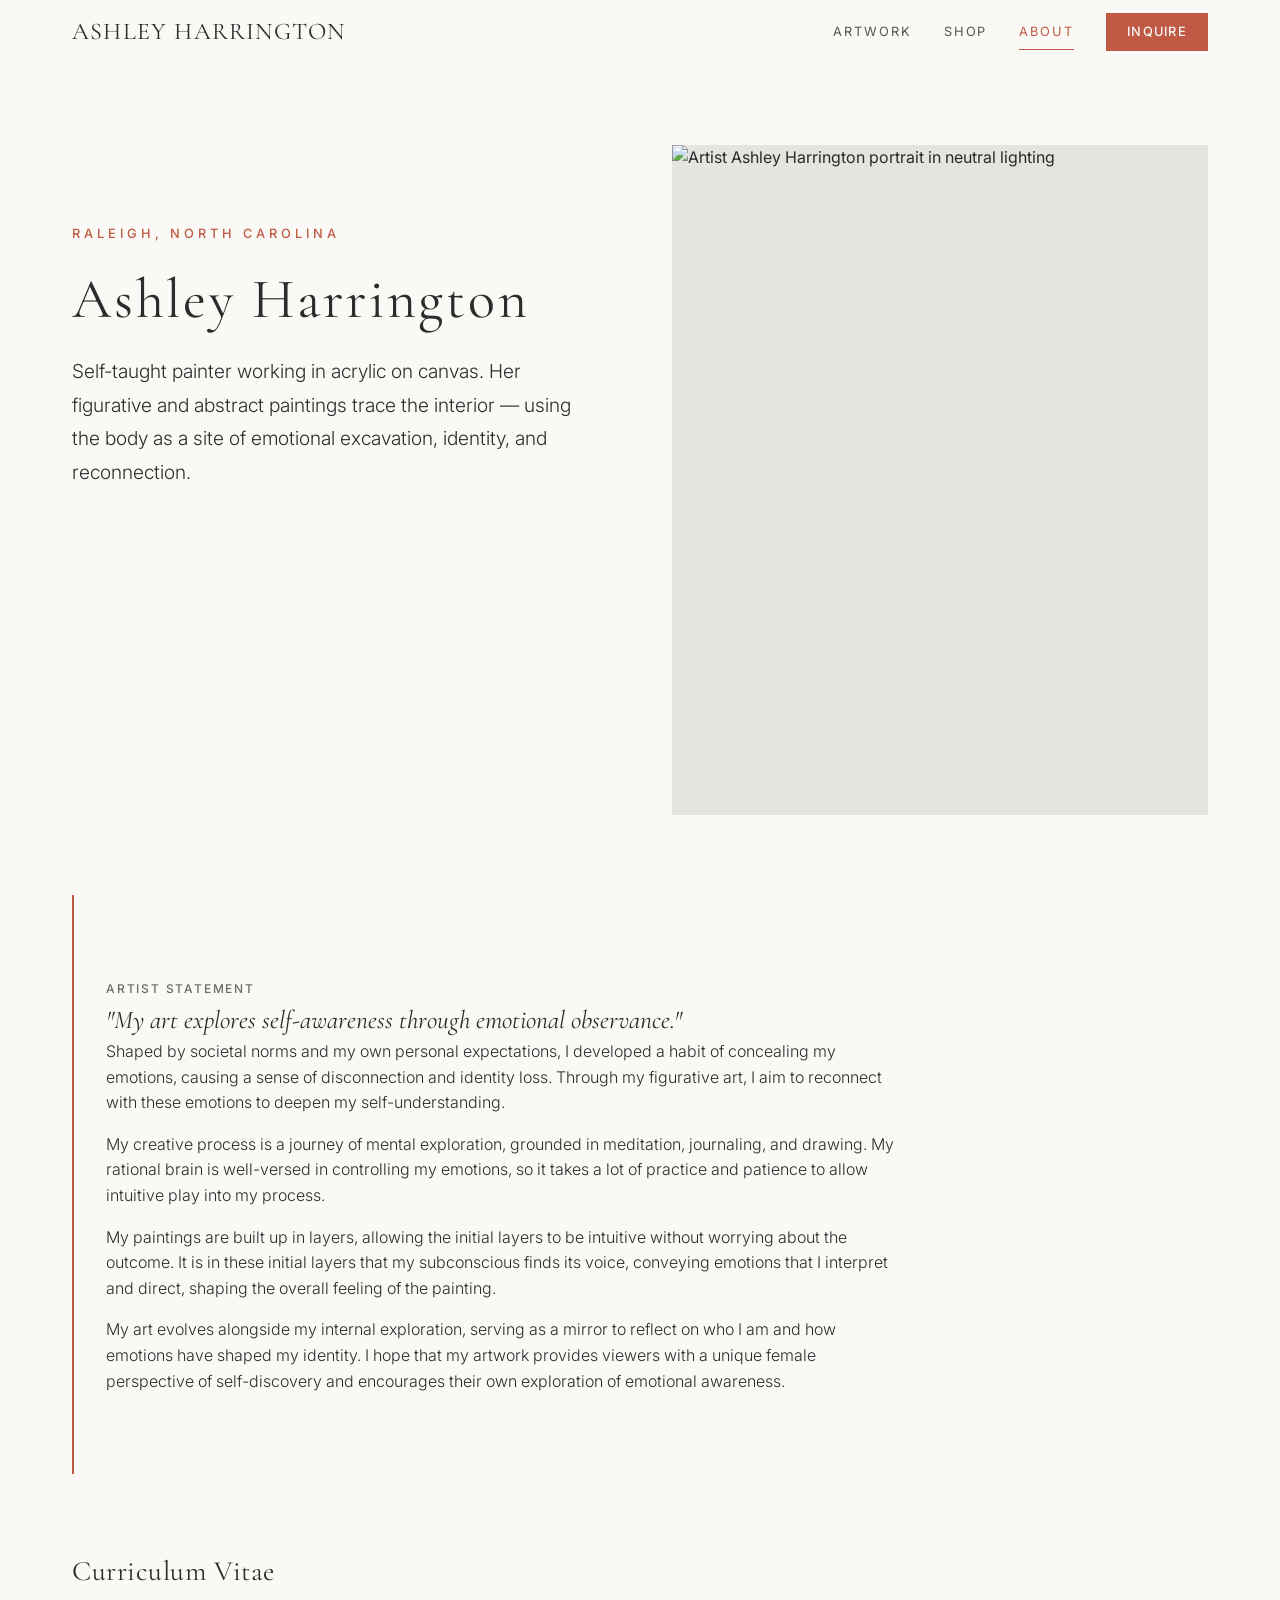
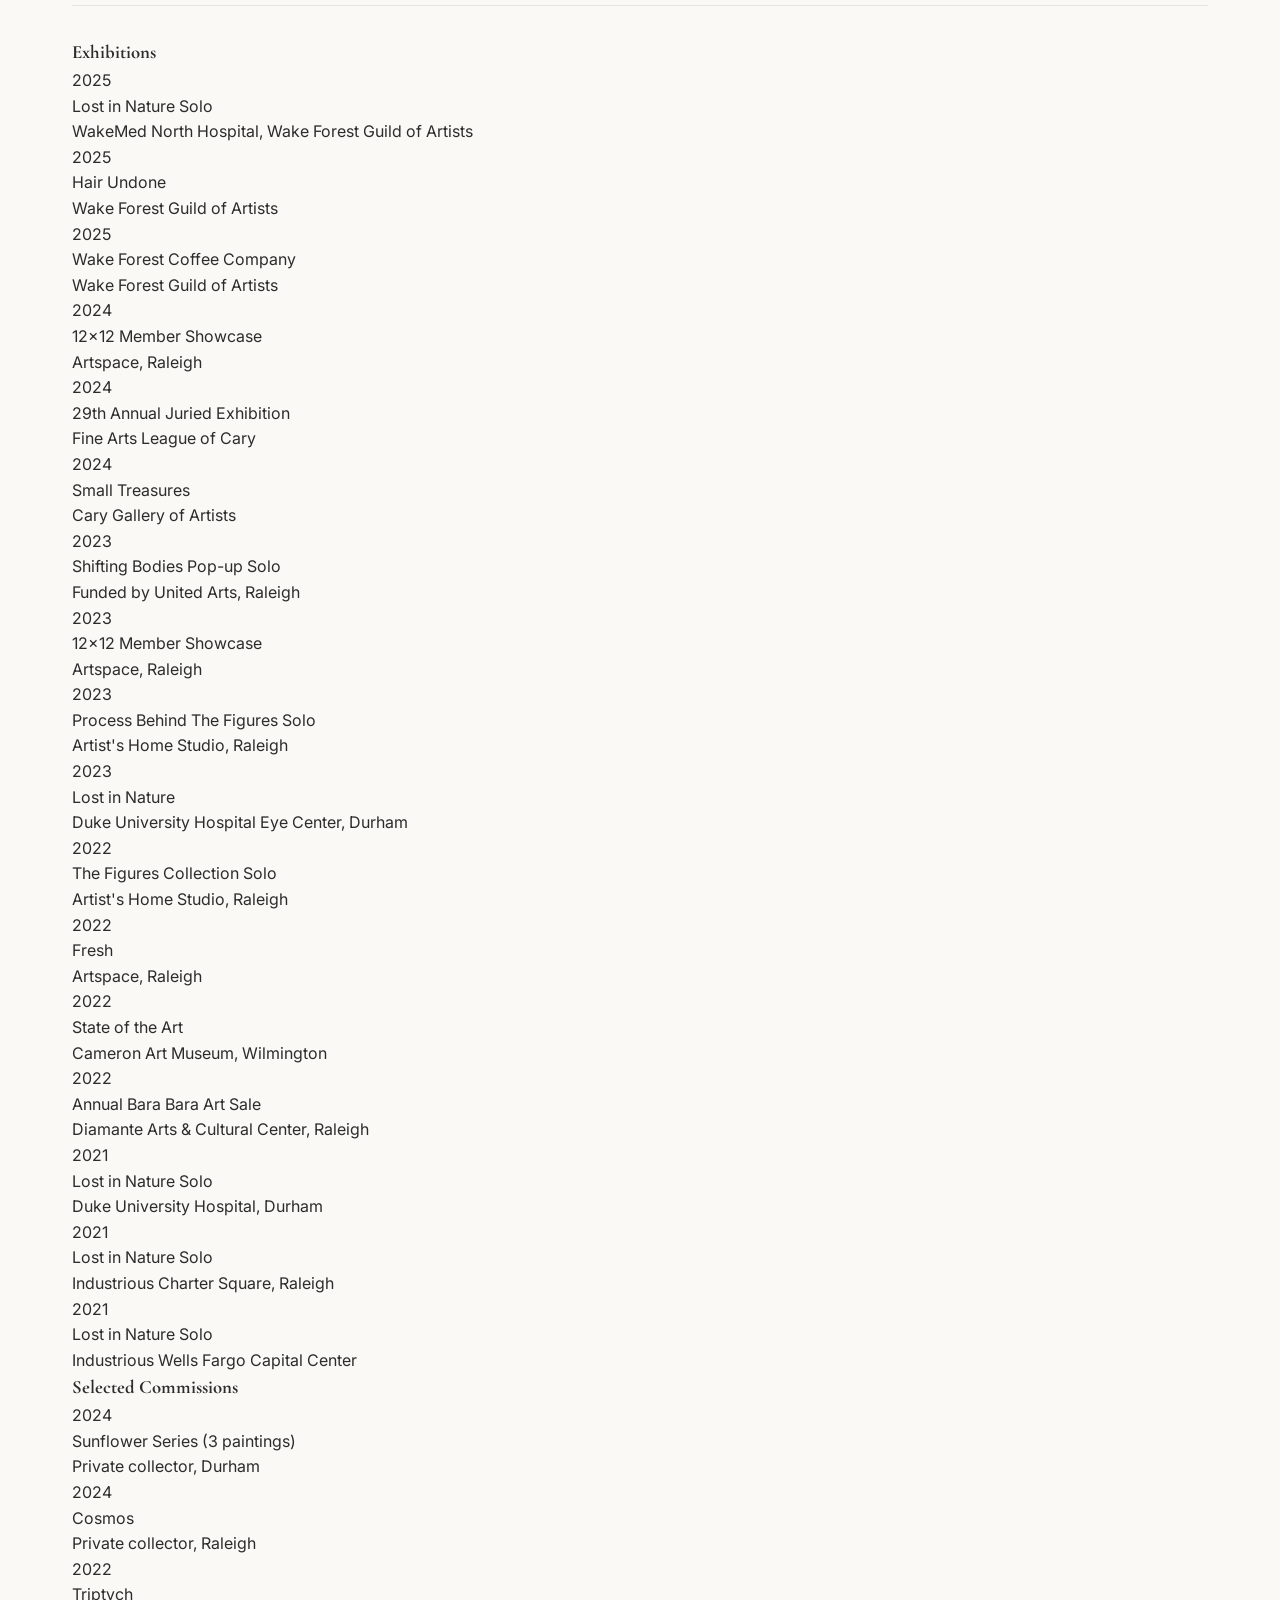
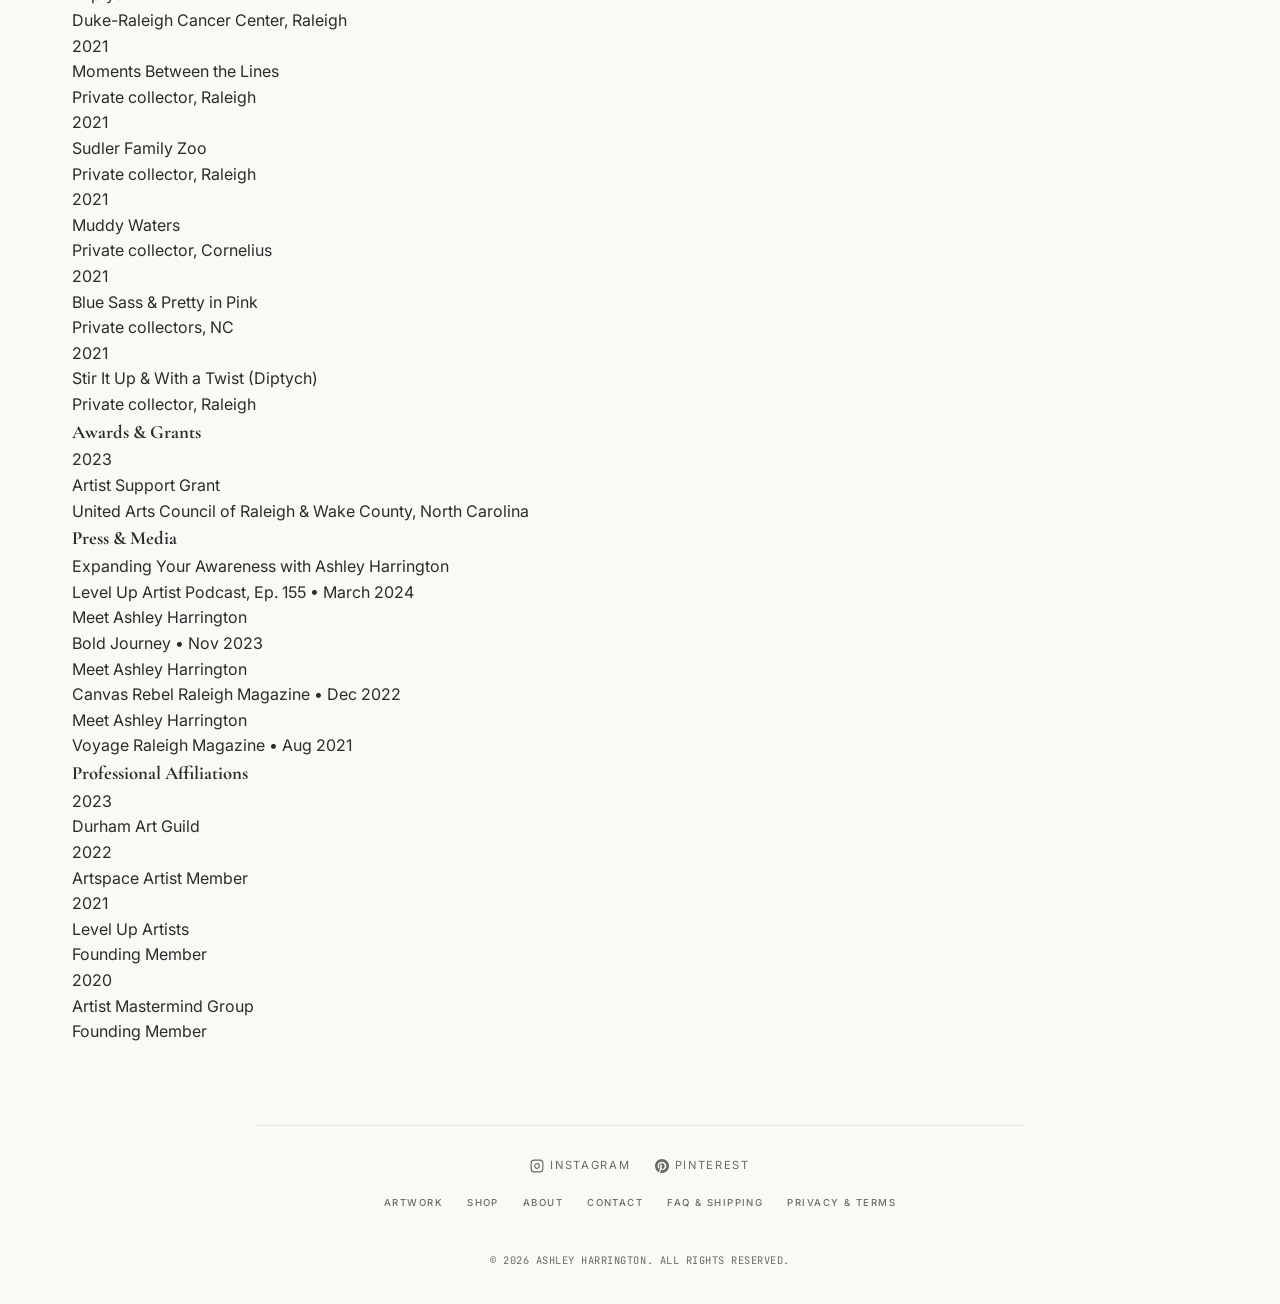
==== commit 64cfa8c9: "Update about.html" ====
--- a/about.html
+++ b/about.html
@@ -64,10 +64,10 @@
     <!-- Distinct Artist Statement Section -->
     <section class="statement-callout" id="about-artist-statement" style="border-left: 2px solid var(--color-primary); padding-left: var(--spacing-md); margin-top: var(--spacing-xl); margin-bottom: var(--spacing-xl); max-width: 900px;">
       <span class="hero-subtitle" style="margin-bottom: var(--spacing-sm);">Artist Statement</span>
-      <blockquote class="statement-text" style="font-size: 1.6rem; line-height: 1.6; font-style: italic; font-family: var(--font-serif); color: var(--color-text); margin: 0;">
+      <blockquote class="statement-text" style="font-size: 1.6rem; font-style: italic; font-family: var(--font-serif); color: var(--color-text); margin: 0;">
         "My art explores self-awareness through emotional observance."
       </blockquote>
-      <div style="display: flex; flex-direction: column; gap: var(--spacing-sm); margin-top: var(--spacing-md); max-width: 800px;">
+      <div style="display: flex; flex-direction: column; gap: var(--spacing-sm); max-width: 800px;">
           <p style="margin-bottom: 0;">
             Shaped by societal norms and my own personal expectations, I developed a habit of concealing my emotions, causing a sense of disconnection and identity loss. Through my figurative art, I aim to reconnect with these emotions to deepen my self-understanding.
           </p>
@@ -87,102 +87,351 @@
     <section class="cv-section-wrapper" id="about-cv-registry" style="margin-top: var(--spacing-xl);">
       <div class="section-header">
         <h2 class="section-title">Curriculum Vitae</h2>
-        <span class="section-action">Registry</span>
-      </div>
-
-      <!-- CV Row: Solo Exhibitions -->
-      <div class="cv-container" id="cv-solo-exhibited">
-        <div class="cv-section">
-          <h3>Solo Exhibitions</h3>
-        </div>
-        <div class="cv-list">
-          <div class="cv-item">
-            <span class="cv-year">2026</span>
-            <span class="cv-info"><strong>Figure & Ridge</strong> • Slate Hill Fine Arts, Boston, MA</span>
-          </div>
-          <div class="cv-item">
-            <span class="cv-year">2024</span>
-            <span class="cv-info"><strong>Earthy Ribbons</strong> • Cove Collective Gallery, Portland, ME</span>
-          </div>
-          <div class="cv-item">
-            <span class="cv-year">2022</span>
-            <span class="cv-info"><strong>Observations of Silence</strong> • New England Art Institute, Providence, RI</span>
+      </div>
+
+      <div class="cv-container-grid">
+        <div class="cv-grid-column">
+          <!-- CV Subsection: Exhibitions -->
+          <div class="cv-category-block" id="cv-exhibitions-block" style="margin-top: 0 !important;">
+            <div class="cv-category-header">
+              <h3>Exhibitions</h3>
+            </div>
+            <div class="cv-list">
+              <!-- 2025 Items -->
+              <div class="cv-item-row">
+                <div class="cv-item-year">2025</div>
+                <div class="cv-item-content">
+                  <div class="cv-item-title-row">
+                    <span class="cv-item-title">Lost in Nature</span>
+                    <span class="cv-item-solo-badge">Solo</span>
+                  </div>
+                  <div class="cv-item-details">WakeMed North Hospital, Wake Forest Guild of Artists</div>
+                </div>
+              </div>
+              <div class="cv-item-row">
+                <div class="cv-item-year">2025</div>
+                <div class="cv-item-content">
+                  <div class="cv-item-title-row">
+                    <span class="cv-item-title">Hair Undone</span>
+                  </div>
+                  <div class="cv-item-details">Wake Forest Guild of Artists</div>
+                </div>
+              </div>
+              <div class="cv-item-row">
+                <div class="cv-item-year">2025</div>
+                <div class="cv-item-content">
+                  <div class="cv-item-title-row">
+                    <span class="cv-item-title">Wake Forest Coffee Company</span>
+                  </div>
+                  <div class="cv-item-details">Wake Forest Guild of Artists</div>
+                </div>
+              </div>
+              <!-- 2024 Items -->
+              <div class="cv-item-row">
+                <div class="cv-item-year">2024</div>
+                <div class="cv-item-content">
+                  <div class="cv-item-title-row">
+                    <span class="cv-item-title">12x12 Member Showcase</span>
+                  </div>
+                  <div class="cv-item-details">Artspace, Raleigh</div>
+                </div>
+              </div>
+              <div class="cv-item-row">
+                <div class="cv-item-year">2024</div>
+                <div class="cv-item-content">
+                  <div class="cv-item-title-row">
+                    <span class="cv-item-title">29th Annual Juried Exhibition</span>
+                  </div>
+                  <div class="cv-item-details">Fine Arts League of Cary</div>
+                </div>
+              </div>
+              <div class="cv-item-row">
+                <div class="cv-item-year">2024</div>
+                <div class="cv-item-content">
+                  <div class="cv-item-title-row">
+                    <span class="cv-item-title">Small Treasures</span>
+                  </div>
+                  <div class="cv-item-details">Cary Gallery of Artists</div>
+                </div>
+              </div>
+              <!-- 2023 Items -->
+              <div class="cv-item-row">
+                <div class="cv-item-year">2023</div>
+                <div class="cv-item-content">
+                  <div class="cv-item-title-row">
+                    <span class="cv-item-title">Shifting Bodies Pop-up</span>
+                    <span class="cv-item-solo-badge">Solo</span>
+                  </div>
+                  <div class="cv-item-details">Funded by United Arts, Raleigh</div>
+                </div>
+              </div>
+              <div class="cv-item-row">
+                <div class="cv-item-year">2023</div>
+                <div class="cv-item-content">
+                  <div class="cv-item-title-row">
+                    <span class="cv-item-title">12x12 Member Showcase</span>
+                  </div>
+                  <div class="cv-item-details">Artspace, Raleigh</div>
+                </div>
+              </div>
+              <div class="cv-item-row">
+                <div class="cv-item-year">2023</div>
+                <div class="cv-item-content">
+                  <div class="cv-item-title-row">
+                    <span class="cv-item-title">Process Behind The Figures</span>
+                    <span class="cv-item-solo-badge">Solo</span>
+                  </div>
+                  <div class="cv-item-details">Artist's Home Studio, Raleigh</div>
+                </div>
+              </div>
+              <div class="cv-item-row">
+                <div class="cv-item-year">2023</div>
+                <div class="cv-item-content">
+                  <div class="cv-item-title-row">
+                    <span class="cv-item-title">Lost in Nature</span>
+                  </div>
+                  <div class="cv-item-details">Duke University Hospital Eye Center, Durham</div>
+                </div>
+              </div>
+              <!-- 2022 Items -->
+              <div class="cv-item-row">
+                <div class="cv-item-year">2022</div>
+                <div class="cv-item-content">
+                  <div class="cv-item-title-row">
+                    <span class="cv-item-title">The Figures Collection</span>
+                    <span class="cv-item-solo-badge">Solo</span>
+                  </div>
+                  <div class="cv-item-details">Artist's Home Studio, Raleigh</div>
+                </div>
+              </div>
+              <div class="cv-item-row">
+                <div class="cv-item-year">2022</div>
+                <div class="cv-item-content">
+                  <div class="cv-item-title-row">
+                    <span class="cv-item-title">Fresh</span>
+                  </div>
+                  <div class="cv-item-details">Artspace, Raleigh</div>
+                </div>
+              </div>
+              <div class="cv-item-row">
+                <div class="cv-item-year">2022</div>
+                <div class="cv-item-content">
+                  <div class="cv-item-title-row">
+                    <span class="cv-item-title">State of the Art</span>
+                  </div>
+                  <div class="cv-item-details">Cameron Art Museum, Wilmington</div>
+                </div>
+              </div>
+              <div class="cv-item-row">
+                <div class="cv-item-year">2022</div>
+                <div class="cv-item-content">
+                  <div class="cv-item-title-row">
+                    <span class="cv-item-title">Annual Bara Bara Art Sale</span>
+                  </div>
+                  <div class="cv-item-details">Diamante Arts & Cultural Center, Raleigh</div>
+                </div>
+              </div>
+              <!-- 2021 Items -->
+              <div class="cv-item-row">
+                <div class="cv-item-year">2021</div>
+                <div class="cv-item-content">
+                  <div class="cv-item-title-row">
+                    <span class="cv-item-title">Lost in Nature</span>
+                    <span class="cv-item-solo-badge">Solo</span>
+                  </div>
+                  <div class="cv-item-details">Duke University Hospital, Durham</div>
+                </div>
+              </div>
+              <div class="cv-item-row">
+                <div class="cv-item-year">2021</div>
+                <div class="cv-item-content">
+                  <div class="cv-item-title-row">
+                    <span class="cv-item-title">Lost in Nature</span>
+                    <span class="cv-item-solo-badge">Solo</span>
+                  </div>
+                  <div class="cv-item-details">Industrious Charter Square, Raleigh</div>
+                </div>
+              </div>
+              <div class="cv-item-row">
+                <div class="cv-item-year">2021</div>
+                <div class="cv-item-content">
+                  <div class="cv-item-title-row">
+                    <span class="cv-item-title">Lost in Nature</span>
+                    <span class="cv-item-solo-badge">Solo</span>
+                  </div>
+                  <div class="cv-item-details">Industrious Wells Fargo Capital Center</div>
+                </div>
+              </div>
+            </div>
           </div>
         </div>
-      </div>
-
-      <!-- CV Row: Group Exhibitions -->
-      <div class="cv-container" id="cv-group-exhibited">
-        <div class="cv-section">
-          <h3>Group Exhibitions</h3>
-        </div>
-        <div class="cv-list">
-          <div class="cv-item">
-            <span class="cv-year">2025</span>
-            <span class="cv-info"><strong>Tactile Landscapes Group Show</strong> • Beacon Gallery, New York, NY</span>
+
+        <div class="cv-grid-column">
+          <!-- CV Subsection: Selected Commissions -->
+          <div class="cv-category-block" id="cv-commissions-block" style="margin-top: 0 !important;">
+            <div class="cv-category-header">
+              <h3>Selected Commissions</h3>
+            </div>
+            <div class="cv-list">
+              <div class="cv-item-row">
+                <div class="cv-item-year">2024</div>
+                <div class="cv-item-content">
+                  <div class="cv-item-title-row">
+                    <span class="cv-item-title">Sunflower Series (3 paintings)</span>
+                  </div>
+                  <div class="cv-item-details">Private collector, Durham</div>
+                </div>
+              </div>
+              <div class="cv-item-row">
+                <div class="cv-item-year">2024</div>
+                <div class="cv-item-content">
+                  <div class="cv-item-title-row">
+                    <span class="cv-item-title">Cosmos</span>
+                  </div>
+                  <div class="cv-item-details">Private collector, Raleigh</div>
+                </div>
+              </div>
+              <div class="cv-item-row">
+                <div class="cv-item-year">2022</div>
+                <div class="cv-item-content">
+                  <div class="cv-item-title-row">
+                    <span class="cv-item-title">Triptych</span>
+                  </div>
+                  <div class="cv-item-details">Duke-Raleigh Cancer Center, Raleigh</div>
+                </div>
+              </div>
+              <div class="cv-item-row">
+                <div class="cv-item-year">2021</div>
+                <div class="cv-item-content">
+                  <div class="cv-item-title-row">
+                    <span class="cv-item-title">Moments Between the Lines</span>
+                  </div>
+                  <div class="cv-item-details">Private collector, Raleigh</div>
+                </div>
+              </div>
+              <div class="cv-item-row">
+                <div class="cv-item-year">2021</div>
+                <div class="cv-item-content">
+                  <div class="cv-item-title-row">
+                    <span class="cv-item-title">Sudler Family Zoo</span>
+                  </div>
+                  <div class="cv-item-details">Private collector, Raleigh</div>
+                </div>
+              </div>
+              <div class="cv-item-row">
+                <div class="cv-item-year">2021</div>
+                <div class="cv-item-content">
+                  <div class="cv-item-title-row">
+                    <span class="cv-item-title">Muddy Waters</span>
+                  </div>
+                  <div class="cv-item-details">Private collector, Cornelius</div>
+                </div>
+              </div>
+              <div class="cv-item-row">
+                <div class="cv-item-year">2021</div>
+                <div class="cv-item-content">
+                  <div class="cv-item-title-row">
+                    <span class="cv-item-title">Blue Sass & Pretty in Pink</span>
+                  </div>
+                  <div class="cv-item-details">Private collectors, NC</div>
+                </div>
+              </div>
+              <div class="cv-item-row">
+                <div class="cv-item-year">2021</div>
+                <div class="cv-item-content">
+                  <div class="cv-item-title-row">
+                    <span class="cv-item-title">Stir It Up & With a Twist (Diptych)</span>
+                  </div>
+                  <div class="cv-item-details">Private collector, Raleigh</div>
+                </div>
+              </div>
+            </div>
           </div>
-          <div class="cv-item">
-            <span class="cv-year">2023</span>
-            <span class="cv-info"><strong>Form & Figuration</strong> • Harbor Contemporary Arts, Portland, ME</span>
+
+          <!-- CV Subsection: Awards & Grants -->
+          <div class="cv-category-block" id="cv-awards-block">
+            <div class="cv-category-header">
+              <h3>Awards & Grants</h3>
+            </div>
+            <div class="cv-list">
+              <div class="cv-item-row">
+                <div class="cv-item-year">2023</div>
+                <div class="cv-item-content">
+                  <div class="cv-item-title-row">
+                    <span class="cv-item-title">Artist Support Grant</span>
+                  </div>
+                  <div class="cv-item-details">United Arts Council of Raleigh & Wake County, North Carolina</div>
+                </div>
+              </div>
+            </div>
           </div>
-          <div class="cv-item">
-            <span class="cv-year">2021</span>
-            <span class="cv-info"><strong>Annual New England Painters Exhibition</strong> • Boston Art Museum, Boston, MA</span>
+
+          <!-- CV Subsection: Press & Media -->
+          <div class="cv-category-block" id="cv-press-block">
+            <div class="cv-category-header">
+              <h3>Press & Media</h3>
+            </div>
+            <div class="cv-press-list">
+              <div class="cv-press-item">
+                <a href="https://www.youtube.com/watch?v=BBYQ6viIQ9k" target="_blank" rel="noopener noreferrer">Expanding Your Awareness with Ashley Harrington</a>
+                <div class="cv-press-details">Level Up Artist Podcast, Ep. 155 • March 2024</div>
+              </div>
+              <div class="cv-press-item">
+                <a href="https://boldjourney.com/news/meet-ashley-harrington/" target="_blank" rel="noopener noreferrer">Meet Ashley Harrington</a>
+                <div class="cv-press-details">Bold Journey • Nov 2023</div>
+              </div>
+              <div class="cv-press-item">
+                <a href="https://canvasrebel.com/meet-ashley-harrington/" target="_blank" rel="noopener noreferrer">Meet Ashley Harrington</a>
+                <div class="cv-press-details">Canvas Rebel Raleigh Magazine • Dec 2022</div>
+              </div>
+              <div class="cv-press-item">
+                <a href="https://voyageraleigh.com/interview/meet-ashley-harrington-of-midtown-north-hills/" target="_blank" rel="noopener noreferrer">Meet Ashley Harrington</a>
+                <div class="cv-press-details">Voyage Raleigh Magazine • Aug 2021</div>
+              </div>
+            </div>
           </div>
-          <div class="cv-item">
-            <span class="cv-year">2020</span>
-            <span class="cv-info"><strong>Emerging Visions Invitational</strong> • Providence Center for the Arts, Providence, RI</span>
-          </div>
-        </div>
-      </div>
-
-      <!-- CV Row: Gallery Representation -->
-      <div class="cv-container" id="cv-representation">
-        <div class="cv-section">
-          <h3>Gallery Representation</h3>
-        </div>
-        <div class="cv-list">
-          <div class="cv-item">
-            <span class="cv-year">Present</span>
-            <span class="cv-info"><strong>Slate Hill Fine Arts</strong> • Gallery Representative, Boston, MA</span>
-          </div>
-          <div class="cv-item">
-            <span class="cv-year">Present</span>
-            <span class="cv-info"><strong>Cove Collective Gallery</strong> • Resident Artist, Portland, ME</span>
-          </div>
-        </div>
-      </div>
-
-      <!-- CV Row: Press / Publications -->
-      <div class="cv-container" id="cv-publications">
-        <div class="cv-section">
-          <h3>Press & Publications</h3>
-        </div>
-        <div class="cv-list">
-          <div class="cv-item">
-            <span class="cv-year">2025</span>
-            <span class="cv-info"><em>The Art Registry Review</em>, Issue 44: "Sculpting On Canvas: The Rough Geologies of Ashley Harrington"</span>
-          </div>
-          <div class="cv-item">
-            <span class="cv-year">2023</span>
-            <span class="cv-info"><em>New England Editorial</em>: "Studios We Love: Silent Figuration on Massachusetts Shores"</span>
-          </div>
-          <div class="cv-item">
-            <span class="cv-year">2022</span>
-            <span class="cv-info"><em>Boston Art Journal</em>: "Review: The Raw Pigment Exploration of 'Observations of Silence'"</span>
-          </div>
-        </div>
-      </div>
-
-      <!-- CV Row: Education -->
-      <div class="cv-container" id="cv-education">
-        <div class="cv-section">
-          <h3>Education</h3>
-        </div>
-        <div class="cv-list">
-          <div class="cv-item">
-            <span class="cv-year">2019</span>
-            <span class="cv-info"><strong>Bachelor of Fine Arts (BFA) • Painting</strong> • Rhode Island School of Design (RISD)</span>
+
+          <!-- CV Subsection: Professional Affiliations -->
+          <div class="cv-category-block" id="cv-affiliations-block">
+            <div class="cv-category-header">
+              <h3>Professional Affiliations</h3>
+            </div>
+            <div class="cv-list">
+              <div class="cv-item-row">
+                <div class="cv-item-year">2023</div>
+                <div class="cv-item-content">
+                  <div class="cv-item-title-row">
+                    <span class="cv-item-title">Durham Art Guild</span>
+                  </div>
+                </div>
+              </div>
+              <div class="cv-item-row">
+                <div class="cv-item-year">2022</div>
+                <div class="cv-item-content">
+                  <div class="cv-item-title-row">
+                    <span class="cv-item-title">Artspace Artist Member</span>
+                  </div>
+                </div>
+              </div>
+              <div class="cv-item-row">
+                <div class="cv-item-year">2021</div>
+                <div class="cv-item-content">
+                  <div class="cv-item-title-row">
+                    <span class="cv-item-title">Level Up Artists</span>
+                  </div>
+                  <div class="cv-item-details">Founding Member</div>
+                </div>
+              </div>
+              <div class="cv-item-row">
+                <div class="cv-item-year">2020</div>
+                <div class="cv-item-content">
+                  <div class="cv-item-title-row">
+                    <span class="cv-item-title">Artist Mastermind Group</span>
+                  </div>
+                  <div class="cv-item-details">Founding Member</div>
+                </div>
+              </div>
+            </div>
           </div>
         </div>
       </div>
@@ -194,11 +443,6 @@
   <footer id="site-footer" style="padding: var(--spacing-md) 0;">
     <div class="footer-container" style="display: flex; flex-direction: column; align-items: center; justify-content: center; gap: var(--spacing-sm);">
       
-      <!-- Footer Prominent Call-to-Action -->
-      <div class="footer-cta-wrapper" style="margin-top: var(--spacing-xs); margin-bottom: var(--spacing-xs); text-align: center;">
-        <button class="btn btn-filled inquire-trigger" style="padding: 12px 28px; font-size: 0.75rem; text-transform: uppercase; letter-spacing: 0.15em; font-weight: 500;">Inquire About Artwork</button>
-      </div>
-
       <!-- Social Links with Icons -->
       <div class="footer-social-row" id="footer-socials-centered" style="display: flex; justify-content: center; align-items: center; gap: 1.5rem;">
         <a href="https://instagram.com" class="footer-social-link" target="_blank" rel="noopener noreferrer" style="font-family: var(--font-sans); font-size: 0.7rem; text-transform: uppercase; letter-spacing: 0.15em; opacity: 0.7; text-decoration: none; display: flex; align-items: center; gap: 6px;">
@@ -216,13 +460,13 @@
         <a href="artwork.html" class="footer-nav-link" style="font-family: var(--font-sans); font-size: 0.6rem; font-weight: 500; text-transform: uppercase; letter-spacing: 0.15em; color: var(--color-text-muted); text-decoration: none;">Artwork</a>
         <a href="shop.html" class="footer-nav-link" style="font-family: var(--font-sans); font-size: 0.6rem; font-weight: 500; text-transform: uppercase; letter-spacing: 0.15em; color: var(--color-text-muted); text-decoration: none;">Shop</a>
         <a href="about.html" class="footer-nav-link" style="font-family: var(--font-sans); font-size: 0.6rem; font-weight: 500; text-transform: uppercase; letter-spacing: 0.15em; color: var(--color-text-muted); text-decoration: none;">About</a>
-        <a href="#" class="footer-nav-link inquire-trigger" style="font-family: var(--font-sans); font-size: 0.6rem; font-weight: 500; text-transform: uppercase; letter-spacing: 0.15em; color: var(--color-text-muted); text-decoration: none;">Inquire</a>
+        <a href="contact.html" class="footer-nav-link" style="font-family: var(--font-sans); font-size: 0.6rem; font-weight: 500; text-transform: uppercase; letter-spacing: 0.15em; color: var(--color-text-muted); text-decoration: none;">Contact</a>
         <a href="faq.html" class="footer-nav-link" style="font-family: var(--font-sans); font-size: 0.6rem; font-weight: 500; text-transform: uppercase; letter-spacing: 0.15em; color: var(--color-text-muted); text-decoration: none;">FAQ & Shipping</a>
         <a href="legal.html" class="footer-nav-link" style="font-family: var(--font-sans); font-size: 0.6rem; font-weight: 500; text-transform: uppercase; letter-spacing: 0.15em; color: var(--color-text-muted); text-decoration: none;">Privacy & Terms</a>
       </nav>
 
       <!-- Copyright -->
-      <div class="footer-bottom-centered" style="text-align: center; border-top: 1px solid var(--color-border); padding-top: var(--spacing-sm); width: 100%;">
+      <div class="footer-bottom-centered" style="text-align: center; padding-top: var(--spacing-sm); width: 100%;">
         <span class="footer-copyright" style="font-family: var(--font-mono); font-size: 0.65rem; color: var(--color-text-muted); text-transform: uppercase; letter-spacing: 0.05em;">© 2026 Ashley Harrington. All Rights Reserved.</span>
       </div>
 
--- a/style.css
+++ b/style.css
@@ -1,27 +1,36 @@
 /* 
  * style.css
  * Master Global Stylesheet for Multipage Artist Portfolio
- * Earthy Neutrals, Terracotta Accents, Minimalist Editorial Design
+ * Strict Minimalist Design System - Earthy Neutrals & Terracotta Accents
  */
 
-@import url('https://fonts.googleapis.com/css2?family=Inter:wght@300;400;500;600&family=Playfair+Display:ital,wght@0,400;0,500;0,600;1,400&family=JetBrains+Mono:wght@300;400&display=swap');
+/* Import Google Fonts - Cormorant Garamond (Serif Heading) & Inter (Sans-serif Body) */
+@import url('https://fonts.googleapis.com/css2?family=Cormorant+Garamond:ital,wght@0,300;0,400;0,500;0,600;0,700;1,400&family=Inter:wght@300;400;500;600;700&family=JetBrains+Mono:wght@300;400;500&display=swap');
 
 :root {
-  /* Color Palette */
-  --color-bg: #F9F8F6;          /* Crisp light off-white background */
-  --color-card: #FFFFFF;        /* Pure white for overlays and cards */
-  --color-text: #2C2C2C;        /* Soft charcoal text */
-  --color-text-muted: #6B6A68;  /* Muted grey-brown for metadata/dates */
-  --color-primary: #C05A44;     /* Earthy warm terracotta primary accent */
-  --color-primary-hover: #A04A36; /* Darker terracotta for active hover */
-  --color-border: #E6E4E0;      /* Soft sand/warm-grey border */
-  --color-overlay: rgba(249, 248, 246, 0.98); /* Light fallback lightbox overlay */
-  --color-overlay-dark: rgba(44, 44, 44, 0.4); /* Gentle shadow overlay for dimming background */
-  --color-hover-light: #F4F2EE; /* Subtle hover state bg */
-
-  /* Typography */
-  --font-serif: "Playfair Display", "Didot", "Georgia", serif;
-  --font-sans: "Inter", "Helvetica Neue", "Arial", sans-serif;
+  /* Global CSS Variables - Minimalist Guidelines */
+  --bg-color: #FAF9F6;          /* Elegant off-white / light cream */
+  --text-color: #2C2C2C;        /* Soft charcoal / dark grey */
+  --accent-color: #C05A44;      /* Warm, grounding terracotta */
+  --font-heading: "Cormorant Garamond", "Playfair Display", "Didot", "Georgia", serif;
+  --font-body: "Inter", "Helvetica Neue", "Arial", sans-serif;
+
+  /* Color Palette Compatibility Mappings */
+  --color-bg: var(--bg-color);
+  --color-text: var(--text-color);
+  --color-primary: var(--accent-color);
+  --color-primary-hover: #A04A36;
+  --color-card: #FFFFFF;
+  --color-text-muted: #6B6A68;
+  --color-border: #E6E4E0;
+  --color-border-light: rgba(44, 44, 44, 0.08);
+  --color-overlay: rgba(250, 249, 246, 0.98);
+  --color-overlay-dark: rgba(44, 44, 44, 0.4);
+  --color-hover-light: #F4F2EE;
+
+  /* Font Compatibility Mappings */
+  --font-serif: var(--font-heading);
+  --font-sans: var(--font-body);
   --font-mono: "JetBrains Mono", monospace;
 
   /* Layout and Spacing */
@@ -37,7 +46,9 @@
   --transition-fast: all 0.25s ease-out;
 }
 
-/* Base resets & layout */
+/* ==========================================================================
+   Base resets & layouts
+   ========================================================================== */
 * {
   box-sizing: border-box;
   margin: 0;
@@ -46,9 +57,9 @@
 
 html {
   scroll-behavior: smooth;
-  background-color: var(--color-bg);
-  color: var(--color-text);
-  font-family: var(--font-sans);
+  background-color: var(--bg-color);
+  color: var(--text-color);
+  font-family: var(--font-body);
   font-size: 16px;
   line-height: 1.6;
   -webkit-font-smoothing: antialiased;
@@ -60,34 +71,7 @@
   display: flex;
   flex-direction: column;
   overflow-x: hidden;
-  background-color: var(--color-bg);
-}
-
-/* Typography styles */
-h1, h2, h3, h4, .font-serif {
-  font-family: var(--font-serif);
-  font-weight: 400;
-  line-height: 1.25;
-  letter-spacing: -0.01em;
-}
-
-p {
-  font-family: var(--font-sans);
-  font-weight: 300;
-  font-size: 1rem;
-  line-height: 1.7;
-  color: var(--color-text);
-  margin-bottom: 1.5rem;
-}
-
-.series-description {
-  font-family: var(--font-sans);
-  font-size: 1rem;
-  font-weight: 300;
-  line-height: 1.7;
-  color: var(--color-text-muted);
-  max-width: 720px;
-  margin: 0;
+  background-color: var(--bg-color);
 }
 
 a {
@@ -96,11 +80,246 @@
   transition: var(--transition-fast);
 }
 
-/* Navigation Header */
+main {
+  flex-grow: 1;
+  width: 100%;
+}
+
+/* ==========================================================================
+   Typographic Hierarchy Standardization
+   ========================================================================== */
+
+h1, .hero-title {
+  font-family: var(--font-heading) !important;
+  font-size: 2.5rem !important;
+  font-weight: 400 !important;
+  line-height: 1.25 !important;
+  letter-spacing: 0.05em !important; /* Generous letter spacing */
+  color: var(--text-color) !important;
+  text-transform: none !important;
+}
+
+h2, .artwork-title, .section-title, .cart-drawer-title, .inquiry-modal-title, .lightbox-art-title {
+  font-family: var(--font-heading) !important;
+  font-size: 1.75rem !important;
+  font-weight: 400 !important;
+  line-height: 1.25 !important;
+  letter-spacing: 0.02em !important;
+  color: var(--text-color) !important;
+}
+
+h3, h4, .font-serif {
+  font-family: var(--font-heading) !important;
+}
+
+/* Body and paragraphs: comfortable lines and 1rem size */
+p, .series-description, .product-description, .bio-text-content p, .contact-info-block p, .accordion-content, .legal-list li {
+  font-family: var(--font-body) !important;
+  font-size: 1rem !important;
+  line-height: 1.6 !important;
+  color: var(--text-color) !important;
+  font-weight: 300 !important;
+  margin-bottom: 1.5rem;
+}
+
+/* Metadata elements */
+.card-meta, .lightbox-art-category, .inquiry-modal-subtitle, .hero-subtitle, .section-label, .section-action {
+  font-family: var(--font-body) !important;
+  font-size: 0.75rem !important;
+  font-weight: 500 !important;
+  text-transform: uppercase !important;
+  letter-spacing: 0.15em !important;
+  color: var(--color-text-muted) !important;
+  line-height: 1.4 !important;
+}
+
+/* Each page's first section custom styles */
+.hero-section .hero-subtitle,
+.hero-content-container .hero-subtitle,
+.split-bio-block .hero-subtitle,
+.faq-hero-header .section-label,
+.legal-hero-header .section-label {
+  font-family: var(--font-body) !important;
+  text-transform: uppercase !important;
+  color: var(--accent-color) !important;
+  font-size: 0.8rem !important;
+  margin-bottom: 0rem !important;
+  letter-spacing: 0.25rem !important;
+  display: block !important;
+  font-weight: 500 !important;
+}
+
+.hero-section .hero-title,
+.hero-content-container .hero-title,
+.split-bio-block .hero-title,
+.faq-hero-header h1,
+.legal-hero-header h1 {
+  font-family: var(--font-heading) !important;
+  color: var(--text-color) !important;
+  font-size: 3.5rem !important;
+  margin-bottom: 0rem !important;
+  line-height: 2 !important;
+  font-weight: 400 !important;
+}
+
+.hero-section .hero-description,
+.hero-content-container .hero-description,
+.split-bio-block .hero-description,
+.split-bio-block .hero-description p,
+.faq-hero-header p,
+.legal-hero-header p {
+  font-family: var(--font-body) !important;
+  color: var(--text-color) !important;
+  font-size: 1.2rem !important;
+  margin-bottom: 3rem !important;
+  line-height: 1.75 !important;
+  font-weight: 300 !important;
+}
+
+.hero-section .btn,
+.hero-content-container .btn,
+#hero-cta-btn {
+  font-family: var(--font-body) !important;
+  text-transform: uppercase !important;
+  background-color: var(--accent-color) !important;
+  color: var(--bg-color) !important;
+  border: 1px solid var(--accent-color) !important;
+  letter-spacing: 0.15rem !important;
+  font-size: 0.85rem !important;
+  padding: 12px 28px !important;
+  transition: all 0.3s ease !important;
+  display: inline-block !important;
+  border-radius: 0 !important;
+}
+
+.hero-section .btn:hover,
+.hero-content-container .btn:hover,
+#hero-cta-btn:hover {
+  background-color: var(--bg-color) !important;
+  color: var(--accent-color) !important;
+  border-color: var(--accent-color) !important;
+  transform: none !important;
+  box-shadow: none !important;
+}
+
+.card-pricing-row, .card-price, .lightbox-art-price, .cart-subtotal-val, .cart-item-price {
+  font-family: var(--font-mono) !important;
+  font-size: 1rem !important;
+}
+
+/* Ensure font family consistency for form elements */
+input, select, textarea, button {
+  font-family: var(--font-body) !important;
+}
+
+/* ==========================================================================
+   Global Spacing & Grid Consistency
+   ========================================================================== */
+
+.page-container {
+  max-width: var(--container-max-width);
+  margin: 0 auto;
+  padding-left: var(--spacing-md) !important;
+  padding-right: var(--spacing-md) !important;
+  box-sizing: border-box;
+}
+
+/* Force standard vertical section padding (80px) strictly and neutrally down the viewport */
+section, 
+.gallery-section, 
+.split-bio-block, 
+.cv-container, 
+.contact-layout, 
+.legal-section, 
+.faq-accordion,
+.cv-section-wrapper {
+  padding-top: 80px !important;
+  padding-bottom: 80px !important;
+  margin-top: 0 !important;
+  margin-bottom: 0 !important;
+  box-sizing: border-box;
+}
+
+/* Exclude hero blocks and header containers from uniform section padding to retain seamless headers and cover sheets */
+.hero-home {
+  padding: 0 !important;
+  margin-bottom: 0 !important;
+}
+
+.hero-section {
+  padding-top: 80px !important;
+  padding-bottom: 40px !important; /* Bridge to section contents nicely */
+  margin-top: 0 !important;
+  margin-bottom: 0 !important;
+  max-width: 900px;
+}
+
+/* ==========================================================================
+   Primary Interactive Buttons Standardization
+   ========================================================================== */
+
+/* Ensured all triggers and submits share a uniform custom shape, padding, typography and hover style */
+.btn, 
+.btn-filled, 
+.inquire-trigger, 
+.submit-btn,
+.nav-link-cta, 
+button[type="submit"], 
+button.inquiry-submit,
+.cart-checkout-form button {
+  display: inline-block !important;
+  width: auto !important;
+  background-color: var(--accent-color) !important;
+  color: var(--bg-color) !important;
+  font-family: var(--font-body) !important;
+  font-size: 1rem !important;
+  font-weight: 500 !important;
+  line-height: 1.6 !important;
+  text-transform: uppercase !important;
+  letter-spacing: 0.1em !important;
+  padding: 12px 28px !important;            /* Standard shape / height clearance */
+  border: 1px solid var(--accent-color) !important; /* Standard border weight */
+  border-radius: 0 !important;               /* Minimalist sharp visual styling */
+  cursor: pointer !important;
+  text-decoration: none !important;
+  text-align: center !important;
+  transition: all 0.3s ease !important;      /* Even speed on hover action */
+  position: relative !important;
+  box-shadow: none !important;
+  overflow: hidden !important;
+  margin: 0 !important;
+}
+
+/* Hover style: transitions cleanly to a hollow terracotta-accented boundary box */
+.btn:hover, 
+.btn-filled:hover, 
+.inquire-trigger:hover, 
+.submit-btn:hover,
+.nav-link-cta:hover, 
+button[type="submit"]:hover, 
+button.inquiry-submit:hover,
+.cart-checkout-form button:hover {
+  background-color: var(--bg-color) !important;
+  color: var(--accent-color) !important;
+  border-color: var(--accent-color) !important;
+  box-shadow: none !important;
+  transform: none !important;
+}
+
+/* Desktop header clearance adjustment for CTA link to stay inline cleanly inside header's 64px row */
+header#site-header .nav-link-cta {
+  padding: 8px 20px !important;
+  font-size: 0.8rem !important;
+}
+
+/* ==========================================================================
+   Navigation Header
+   ========================================================================== */
+
 header#site-header {
   position: sticky;
   top: 0;
-  background-color: rgba(249, 248, 246, 0.95);
+  background-color: rgba(250, 249, 246, 0.95);
   backdrop-filter: blur(8px);
   border-bottom: 1px solid transparent;
   z-index: 1005;
@@ -127,7 +346,7 @@
 }
 
 .logo-title {
-  font-family: var(--font-serif);
+  font-family: var(--font-heading);
   font-size: 1.5rem;
   font-weight: 400;
   letter-spacing: 0.05em;
@@ -136,7 +355,7 @@
 }
 
 .logo-subtitle {
-  font-family: var(--font-sans);
+  font-family: var(--font-body);
   font-size: 0.7rem;
   font-weight: 400;
   text-transform: uppercase;
@@ -152,8 +371,8 @@
 }
 
 .nav-link {
-  font-family: var(--font-sans);
-  font-size: 0.85rem;
+  font-family: var(--font-body);
+  font-size: 0.8rem !important; /* Elegant 0.8rem as requested */
   font-weight: 400;
   text-transform: uppercase;
   letter-spacing: 0.15em;
@@ -162,9 +381,19 @@
   opacity: 0.8;
 }
 
+.nav-link.nav-link-cta {
+  font-size: 0.8rem !important;
+  opacity: 1 !important; /* Keep full terracotta intensity always */
+}
+
+.nav-link.nav-link-cta::after {
+  display: none !important; /* Disable underline to prevent double/thick border on hover */
+  content: none !important;
+}
+
 .nav-link:hover, .nav-link.active {
   opacity: 1;
-  color: var(--color-primary);
+  color: var(--accent-color);
 }
 
 .nav-link::after {
@@ -175,7 +404,7 @@
   height: 1px;
   bottom: 0;
   left: 0;
-  background-color: var(--color-primary);
+  background-color: var(--accent-color);
   transform-origin: bottom right;
   transition: transform 0.3s cubic-bezier(0.16, 1, 0.3, 1);
 }
@@ -185,57 +414,7 @@
   transform-origin: bottom left;
 }
 
-/* Navigation CTA Button (Inquire Link) */
-.nav-link-cta {
-  background-color: var(--color-primary) !important;
-  color: var(--color-bg) !important;
-  font-family: var(--font-sans);
-  font-size: 0.75rem !important;
-  font-weight: 500 !important;
-  padding: 0.4rem 1.2rem !important;
-  text-transform: uppercase;
-  letter-spacing: 0.15em;
-  opacity: 1 !important;
-  border-radius: 0;
-  border: 1px solid var(--color-primary) !important;
-  transition: all var(--transition-fast) !important;
-  display: inline-flex;
-  align-items: center;
-  justify-content: center;
-  position: relative;
-  text-decoration: none;
-}
-
-.nav-link-cta::after {
-  content: none !important;
-  display: none !important;
-}
-
-.nav-link-cta:hover {
-  background-color: var(--color-bg) !important;
-  color: var(--color-primary) !important;
-  border-color: var(--color-primary) !important;
-}
-
-/* Ensure mobile nav layout for navigation CTA button */
-.mobile-nav-overlay .nav-link-cta {
-  display: block !important;
-  width: 100% !important;
-  margin: var(--spacing-md) auto 0 auto !important;
-  padding: 12px 16px !important;
-  text-align: center;
-  background-color: var(--color-primary) !important;
-  color: var(--color-bg) !important;
-  border-bottom: none !important;
-}
-
-.mobile-nav-overlay .nav-link-cta:hover {
-  background-color: var(--color-bg) !important;
-  color: var(--color-primary) !important;
-  padding-left: 16px !important; /* Override standard sidebar sliding */
-}
-
-/* Mobile Nav Styles */
+/* Ensure mobile nav overlay structures are clean and slide correctly */
 .mobile-nav-actions {
   display: none !important;
 }
@@ -261,18 +440,18 @@
 .mobile-nav-overlay {
   position: fixed;
   top: 0;
-  right: -320px; /* Hidden off-screen right by default */
+  right: -320px;
   width: 320px;
-  max-width: 85vw; /* Safe width on extra narrow screens */
+  max-width: 85vw;
   height: 100vh;
-  background-color: var(--color-bg);
+  background-color: var(--bg-color);
   border-left: 1px solid var(--color-border);
-  z-index: 1000; /* Directly under header index */
+  z-index: 1000;
   display: flex;
   flex-direction: column;
   justify-content: flex-start;
   align-items: flex-start;
-  padding: 100px var(--spacing-lg) var(--spacing-lg) var(--spacing-lg); /* Header spacing vertical clearance */
+  padding: 100px var(--spacing-lg) var(--spacing-lg) var(--spacing-lg);
   gap: var(--spacing-md);
   opacity: 0;
   visibility: hidden;
@@ -287,8 +466,8 @@
 }
 
 .mobile-nav-overlay .nav-link {
-  font-family: var(--font-sans);
-  font-size: 1.1rem;
+  font-family: var(--font-body);
+  font-size: 1.1rem !important; /* Adjusted slightly wider for responsive grids */
   font-weight: 500;
   text-transform: uppercase;
   letter-spacing: 0.15em;
@@ -296,17 +475,30 @@
   text-decoration: none;
   width: 100%;
   padding: var(--spacing-sm) 0;
-  border-bottom: 1px solid var(--color-border-light);
+  border-bottom: 1px solid var(--color-border);
   display: block;
   transition: color var(--transition-fast), padding-left var(--transition-fast);
 }
 
 .mobile-nav-overlay .nav-link:hover, .mobile-nav-overlay .nav-link.active {
-  color: var(--color-primary);
+  color: var(--accent-color);
   padding-left: 8px;
 }
 
-/* Slide-in sidebar dim backdrop filter mask */
+/* Sidebar CTA cta styles on mobile sidebars */
+.mobile-nav-overlay .nav-link-cta {
+  display: block !important;
+  width: 100% !important;
+  margin: var(--spacing-md) auto 0 auto !important;
+  padding: 14px 16px !important;
+  text-align: center;
+}
+
+.mobile-nav-overlay .nav-link-cta:hover {
+  background-color: var(--bg-color) !important;
+  color: var(--accent-color) !important;
+}
+
 .mobile-nav-backdrop {
   position: fixed;
   top: 0;
@@ -315,7 +507,7 @@
   height: 100vh;
   background-color: rgba(44, 44, 44, 0.25);
   backdrop-filter: blur(4px);
-  z-index: 999; /* Higher than content, lower than header/drawer */
+  z-index: 999;
   opacity: 0;
   visibility: hidden;
   transition: opacity 0.3s ease, visibility 0.3s ease;
@@ -326,36 +518,14 @@
   visibility: visible;
 }
 
-/* Page Main Structure */
-main {
-  flex-grow: 1;
-  width: 100%;
-}
-
-.page-container {
-  max-width: var(--container-max-width);
-  margin: 0 auto;
-  padding: var(--spacing-lg) var(--spacing-md);
-}
-
-/* Shared Sections and Visual Accents */
-.fade-in {
-  opacity: 0;
-  animation: entrance 1s cubic-bezier(0.16, 1, 0.3, 1) forwards;
-}
-
-@keyframes entrance {
-  to {
-    opacity: 1;
-  }
-}
-
-/* Homepage Full-Width Hero */
+/* ==========================================================================
+   Homepage Immersion Hero
+   ========================================================================== */
+
 .hero-home {
   position: relative;
   width: 100%;
   min-height: 650px;
-  margin: 0 auto var(--spacing-xl) auto;
   display: flex;
   align-items: center;
   overflow: hidden;
@@ -383,8 +553,7 @@
   left: 0;
   width: 100%;
   height: 100%;
-  /* Elegant horizontal gradient from off-white/cream to transparent, so text is fully legible */
-  background: linear-gradient(to right, rgba(249, 248, 246, 0.98) 0%, rgba(249, 248, 246, 0.90) 50%, rgba(249, 248, 246, 0.3) 100%);
+  background: linear-gradient(to right, rgba(250, 249, 246, 0.98) 0%, rgba(250, 249, 246, 0.90) 50%, rgba(250, 249, 246, 0.3) 100%);
 }
 
 .hero-content-container {
@@ -395,162 +564,33 @@
   flex-direction: column;
   justify-content: center;
   align-items: flex-start;
-  padding-top: var(--spacing-xl);
-  padding-bottom: var(--spacing-xl);
-}
-
-.hero-subtitle {
-  font-family: var(--font-mono);
-  font-size: 0.8rem;
-  font-weight: 500;
-  text-transform: uppercase;
-  letter-spacing: 0.25em;
-  color: var(--color-primary);
-  margin-bottom: 2rem;
-  display: block;
-}
-
-.hero-title {
-  font-size: clamp(2.5rem, 5vw, 4.2rem);
-  line-height: 1.2;
-  color: var(--color-text);
-  margin-bottom: 2.5rem;
+  padding: 120px 0;
 }
 
 .hero-description {
-  font-size: 1.15rem;
-  font-weight: 300;
+  font-size: 1.15rem !important;
+  font-weight: 300 !important;
   max-width: 600px;
-  line-height: 1.75;
-  margin-bottom: 3.5rem;
-  color: var(--color-text);
-  opacity: 0.95;
-}
-
-@media (max-width: 768px) {
-  .hero-home {
-    min-height: 520px;
-    margin-bottom: var(--spacing-lg);
-  }
-  .hero-overlay {
-    background: linear-gradient(to bottom, rgba(249, 248, 246, 0.98) 0%, rgba(249, 248, 246, 0.94) 75%, rgba(249, 248, 246, 0.8) 100%);
-  }
-  .hero-content-container {
-    padding-top: var(--spacing-lg);
-    padding-bottom: var(--spacing-lg);
-  }
-  .hero-subtitle {
-    margin-bottom: 1.5rem;
-  }
-  .hero-title {
-    margin-bottom: 1.75rem;
-  }
-  .hero-description {
-    margin-bottom: 2.5rem;
-  }
-}
-
-/* Page Intro Hero / Header Section (for shop, contact) - Stacks Vertically like Artwork */
-.hero-section {
-  display: flex;
-  flex-direction: column;
-  justify-content: center;
-  align-items: flex-start;
-  margin-top: var(--spacing-sm);
-  margin-bottom: var(--spacing-lg);
-  max-width: 900px;
-}
-
-.hero-section .hero-subtitle {
-  font-family: var(--font-mono);
-  font-size: 0.75rem;
-  text-transform: uppercase;
-  letter-spacing: 0.25em;
-  color: var(--color-primary);
-  margin-bottom: var(--spacing-xs);
-  display: block;
-}
-
-.hero-section .hero-title {
-  font-family: var(--font-serif);
-  font-size: 2.8rem;
-  line-height: 1.2;
-  color: var(--color-text);
-  margin-top: 0.5rem;
-  margin-bottom: var(--spacing-xs);
-}
-
-.hero-section .hero-description {
-  font-size: 1.15rem;
-  font-weight: 300;
-  max-width: 720px;
-  line-height: 1.6;
-  color: var(--color-text-muted);
-  margin-bottom: 0;
-  opacity: 1;
-}
-
-/* Minimalist Terracotta Buttons */
-.btn {
-  display: inline-block;
-  padding: 1rem 2.5rem;
-  border: 1px solid var(--color-primary);
-  background-color: transparent;
-  color: var(--color-primary);
-  font-family: var(--font-sans);
-  font-size: 0.85rem;
-  font-weight: 500;
-  text-transform: uppercase;
-  letter-spacing: 0.15em;
-  cursor: pointer;
-  transition: var(--transition-smooth);
-  position: relative;
-  overflow: hidden;
-}
-
-.btn::before {
-  content: '';
-  position: absolute;
-  top: 100%;
-  left: 0;
-  width: 100%;
-  height: 100%;
-  background-color: var(--color-primary);
-  transition: var(--transition-smooth);
-  z-index: -1;
-}
-
-.btn:hover {
-  color: var(--color-bg);
-}
-
-.btn:hover::before {
-  top: 0;
-}
-
-.btn-filled {
-  background-color: var(--color-primary);
-  color: var(--color-bg);
-}
-
-.btn-filled:hover {
-  background-color: transparent;
-  color: var(--color-primary);
-  border-color: var(--color-primary);
-}
-
-.btn-filled::before {
-  background-color: var(--color-bg);
-}
-
-/* Split Profile Block */
-.split-bio-block {
-  display: grid;
-  grid-template-columns: 1fr 1.2fr;
-  gap: var(--spacing-lg);
-  align-items: center;
-  margin-bottom: var(--spacing-xl);
-}
+  line-height: 1.75 !important;
+  margin-bottom: 3rem !important;
+  color: var(--text-color) !important;
+}
+
+/* Entrances */
+.fade-in {
+  opacity: 0;
+  animation: entrance 1s cubic-bezier(0.16, 1, 0.3, 1) forwards;
+}
+
+@keyframes entrance {
+  to {
+    opacity: 1;
+  }
+}
+
+/* ==========================================================================
+   Bio Page & Profile Layout
+   ========================================================================== */
 
 .bio-image-container {
   aspect-ratio: 4/5;
@@ -571,22 +611,213 @@
   padding-right: var(--spacing-md);
 }
 
-.section-label {
-  font-family: var(--font-mono);
-  font-size: 0.75rem;
-  text-transform: uppercase;
-  letter-spacing: 0.25em;
-  color: var(--color-primary);
-  margin-bottom: var(--spacing-xs);
-  display: block;
-}
-
-.bio-text-content h2 {
-  font-size: 2.22rem;
-  margin-bottom: var(--spacing-sm);
-}
-
-/* Featured / Showcase Headers */
+/* Split elements styling */
+.split-bio-block {
+  display: grid !important;
+  grid-template-columns: 1fr 1fr !important;
+  gap: var(--spacing-lg) !important;
+  align-items: start !important;
+  width: 100% !important;
+  box-sizing: border-box !important;
+}
+
+/* Specific home index curated artist section alignment and spacing */
+#artist-curated-intro .split-bio-block {
+  align-items: center !important;
+}
+
+#artist-curated-intro .bio-text-content {
+  display: flex !important;
+  flex-direction: column !important;
+  justify-content: center !important;
+  align-items: flex-start !important;
+  padding-left: var(--spacing-md) !important;
+  padding-right: 0 !important;
+}
+
+/* Label "The Artist" - font-size 0.8rem, letter-spacing .2rem, no margin-bottom */
+#artist-curated-intro .section-label {
+  font-family: var(--font-body) !important;
+  font-size: 0.8rem !important;
+  letter-spacing: 0.2rem !important;
+  margin-bottom: 0rem !important;
+  font-weight: 500 !important;
+  line-height: 1.4 !important;
+  color: var(--accent-color) !important;
+  display: block !important;
+  text-transform: uppercase !important;
+}
+
+/* Section title "Ashley Harrington" - font-size: 2.75rem, no margin-bottom, no letter-spacing, line-height: 2.5 */
+#artist-curated-intro h2 {
+  font-family: var(--font-heading) !important;
+  font-size: 2.75rem !important;
+  margin-bottom: 0rem !important;
+  letter-spacing: 0rem !important; /* no letter-spacing */
+  line-height: 2.5 !important;
+  color: var(--text-color) !important;
+  font-weight: 400 !important;
+}
+
+/* Description "In the quiet of my home..." - margin-bottom: 2.5rem */
+#artist-curated-intro p {
+  font-family: var(--font-body) !important;
+  font-size: 1.2rem !important;
+  margin-bottom: 2.5rem !important;
+  line-height: 1.75 !important;
+  font-weight: 300 !important;
+  color: var(--text-color) !important;
+}
+
+/* CTA "Full Bio & CV" secondary starting as background color fill, with accent border and text, then changes to accent fill and background text on hover */
+#artist-curated-intro #bio-read-more-btn {
+  font-family: var(--font-body) !important;
+  font-size: 0.85rem !important;
+  font-weight: 500 !important;
+  text-transform: uppercase !important;
+  letter-spacing: 0.15rem !important;
+  padding: 12px 28px !important;
+  display: inline-block !important;
+  border-radius: 0 !important;
+  cursor: pointer !important;
+  transition: all 0.3s ease !important;
+  box-sizing: border-box !important;
+  
+  /* Starting as background color fill with accent border and text */
+  background-color: var(--bg-color) !important;
+  border: 1px solid var(--accent-color) !important;
+  color: var(--accent-color) !important;
+  text-decoration: none !important;
+}
+
+#artist-curated-intro #bio-read-more-btn:hover {
+  /* On hover changes to accent fill color and background color text */
+  background-color: var(--accent-color) !important;
+  color: var(--bg-color) !important;
+  border-color: var(--accent-color) !important;
+  transform: none !important;
+  box-shadow: none !important;
+}
+
+/* Mobile responsive handling for split grids */
+@media (max-width: 900px) {
+  #artist-curated-intro .split-bio-block {
+    grid-template-columns: 1fr !important;
+    gap: var(--spacing-md) !important;
+  }
+  
+  #artist-curated-intro .bio-text-content {
+    padding-left: 0 !important;
+    margin-top: var(--spacing-md) !important;
+  }
+}
+
+@media (max-width: 600px) {
+  #artist-curated-intro h2 {
+    font-size: 2.2rem !important;
+    line-height: var(--line-height-reset, 2) !important;
+  }
+}
+
+/* Featured Artworks Custom Section Styles */
+#curated-showcase-section .section-title {
+  font-family: var(--font-heading) !important;
+  font-size: 2.75rem !important;
+  color: var(--text-color) !important;
+}
+
+#curated-showcase-section .section-action {
+  color: var(--accent-color) !important;
+  font-size: 0.8rem !important;
+  letter-spacing: 0.2rem !important;
+  text-transform: uppercase !important;
+  font-family: var(--font-body) !important;
+  font-weight: 500 !important;
+}
+
+/* Image Full Proportions & No Hover Animation */
+#featured-works-grid .card-item,
+#featured-works-grid .card-item:hover {
+  transform: none !important;
+  box-shadow: none !important;
+  border: none !important; /* clean frame borderless style */
+  background: transparent !important;
+  cursor: default !important;
+}
+
+#featured-works-grid .card-frame {
+  width: 100% !important;
+  aspect-ratio: auto !important;
+  height: auto !important;
+  background-color: transparent !important;
+  border: none !important;
+  overflow: hidden !important;
+}
+
+#featured-works-grid .card-frame img,
+#featured-works-grid .card-item:hover .card-frame img {
+  width: 100% !important;
+  height: auto !important;
+  object-fit: contain !important;
+  transform: none !important;
+  transition: none !important;
+}
+
+#featured-works-grid .card-overlay {
+  display: none !important;
+}
+
+/* Metadata formatting */
+#featured-works-grid .card-details {
+  background-color: transparent !important;
+  padding: 1rem 0 0 0 !important; /* completely flush with image edges */
+}
+
+/* Title (ie Lost in Silence) - font-size: 1.5rem, line-height: 1.5 */
+#featured-works-grid .card-title {
+  font-family: var(--font-heading) !important;
+  font-size: 1.5rem !important;
+  line-height: 1.5 !important;
+  text-transform: none !important;
+  letter-spacing: normal !important;
+  font-weight: 400 !important;
+  margin-top: 0 !important;
+  margin-bottom: 2px !important;
+  color: var(--text-color) !important;
+}
+
+/* Description (ie 40x30 arcylic on canvas) - no uppercase, no letter-spacing, font-size: 1rem, margin-bottom: .5rem */
+#featured-works-grid .card-meta {
+  font-family: var(--font-body) !important;
+  text-transform: none !important;
+  letter-spacing: normal !important;
+  font-size: 1rem !important;
+  margin-bottom: 0.5rem !important;
+  display: block !important;
+  font-weight: 300 !important;
+  color: var(--color-text-muted) !important;
+  line-height: 1.4 !important;
+}
+
+/* Label (Available) - font-size: .8rem, letter-spacing: .2rem */
+#featured-works-grid .card-availability {
+  font-family: var(--font-body) !important;
+  font-size: 0.8rem !important;
+  letter-spacing: 0.2rem !important;
+  text-transform: uppercase !important;
+  color: var(--accent-color) !important;
+  font-weight: 400 !important;
+  display: inline-block !important;
+}
+
+#featured-works-grid .card-pricing-row {
+  font-family: var(--font-body) !important;
+  font-size: 0.8rem !important;
+  margin: 0 !important;
+  padding: 0 !important;
+}
+
+/* Header showcase block styling */
 .section-header {
   display: flex;
   justify-content: space-between;
@@ -596,24 +827,14 @@
   padding-bottom: var(--spacing-sm);
 }
 
-.section-title {
-  font-size: 1.8rem;
-}
-
-.section-action {
-  font-family: var(--font-mono);
-  font-size: 0.8rem;
-  text-transform: uppercase;
-  letter-spacing: 0.15em;
-  color: var(--color-primary);
-}
-
-/* Beautiful Gallery / Shop Grids */
+/* ==========================================================================
+   Grids and Portfolios
+   ========================================================================== */
+
 .gallery-grid {
   display: grid;
   grid-template-columns: repeat(auto-fill, minmax(340px, 1fr));
   gap: var(--spacing-md);
-  margin-bottom: var(--spacing-lg);
 }
 
 .card-item {
@@ -649,7 +870,6 @@
   transform: scale(1.05);
 }
 
-/* Hover Overlays on Items */
 .card-overlay {
   position: absolute;
   top: 0;
@@ -672,63 +892,37 @@
   background-color: var(--color-card);
 }
 
-.card-meta {
-  font-family: var(--font-sans);
+.card-title {
+  margin-bottom: 6px;
+}
+
+.card-availability {
+  font-family: var(--font-body);
   font-size: 0.75rem;
-  font-weight: 400;
   text-transform: uppercase;
   letter-spacing: 0.1em;
   color: var(--color-text-muted);
-  margin-bottom: 4px;
-}
-
-.card-title {
-  font-family: var(--font-serif);
-  font-size: 1.15rem;
-  color: var(--color-text);
-  margin-bottom: 6px;
-}
-
-.card-pricing-row {
-  display: flex;
-  justify-content: space-between;
-  align-items: baseline;
-  margin-top: auto;
-}
-
-.card-price {
-  font-family: var(--font-mono);
-  font-size: 0.85rem;
-  color: var(--color-primary);
-  font-weight: 400;
-}
-
-.card-availability {
-  font-family: var(--font-sans);
-  font-size: 0.7rem;
-  text-transform: uppercase;
-  letter-spacing: 0.1em;
-  color: var(--color-text-muted);
 }
 
 .color-indicator-sold {
   color: #B4B0A7;
 }
 
-/* Editorial Columns for CV / Background */
+/* ==========================================================================
+   CV Layout Registry
+   ========================================================================== */
+
 .cv-container {
   display: grid;
   grid-template-columns: 200px 1fr;
   gap: var(--spacing-lg);
-  margin-bottom: var(--spacing-lg);
   border-bottom: 1px solid var(--color-border);
-  padding-bottom: var(--spacing-lg);
 }
 
 .cv-section h3 {
-  font-family: var(--font-serif);
-  font-size: 1.15rem;
-  color: var(--color-primary);
+  font-family: var(--font-heading);
+  font-size: 1.25rem;
+  color: var(--accent-color);
   text-transform: uppercase;
   letter-spacing: 0.15em;
 }
@@ -757,27 +951,31 @@
 
 .cv-info strong {
   font-weight: 500;
-  font-family: var(--font-serif);
-}
-
-/* Statement Callout style */
+  font-family: var(--font-heading);
+}
+
+/* ==========================================================================
+   Statement Callout style
+   ========================================================================== */
+
 .statement-callout {
-  border-left: 2px solid var(--color-primary);
+  border-left: 2px solid var(--accent-color);
   padding: var(--spacing-sm) 0 var(--spacing-sm) var(--spacing-md);
-  margin: var(--spacing-lg) 0;
   max-width: 800px;
 }
 
 .statement-text {
-  font-family: var(--font-serif);
+  font-family: var(--font-heading);
   font-style: italic;
-  font-size: 1.35rem;
+  font-size: 1.5rem;
   line-height: 1.5;
-  color: var(--color-text);
-}
-
-/* Native Image Lightbox Drawer (Split Screen Modal) */
-/* Native Image Lightbox Drawer (Split Screen Modal) */
+  color: var(--text-color);
+}
+
+/* ==========================================================================
+   Native Image Lightbox (Split View Modal)
+   ========================================================================== */
+
 .lightbox-modal {
   position: fixed;
   top: 0;
@@ -793,9 +991,9 @@
   opacity: 0;
   visibility: hidden;
   transition: var(--transition-smooth);
-  overflow-y: auto;                  /* Outer scrollbar for the modal viewport */
-  -webkit-overflow-scrolling: touch; /* Kinetic scrolling on iOS/Safari */
-  padding: 40px 24px;                /* Padding around the frame when it overflows */
+  overflow-y: auto;
+  -webkit-overflow-scrolling: touch;
+  padding: 40px 24px;
 }
 
 .lightbox-modal.active {
@@ -803,21 +1001,19 @@
   visibility: visible;
 }
 
-/* Lightbox Dark Overlay Background */
 .lightbox-background {
-  position: fixed; /* Fixed so scrolling the modal doesn't create gaps in the background shadow */
+  position: fixed;
   top: 0;
   left: 0;
   right: 0;
   bottom: 0;
   width: 100%;
   height: 100%;
-  background-color: rgba(14, 13, 11, 0.8); /* Exactly 0.8 opacity dark overlay */
+  background-color: rgba(14, 13, 11, 0.8);
   backdrop-filter: blur(4px);
   z-index: 100;
 }
 
-/* Lightbox Window Frame */
 .lightbox-frame {
   position: relative;
   background-color: transparent;
@@ -839,7 +1035,6 @@
   transform: scale(1);
 }
 
-/* Image Box with no padding and transparent background */
 .lightbox-image-box {
   background-color: transparent;
   position: relative;
@@ -859,135 +1054,9 @@
   max-width: 85vw;
   width: auto;
   height: auto;
-  /* Premium drop shadow matching physical painting depth */
   filter: drop-shadow(0 20px 45px rgba(0, 0, 0, 0.6));
 }
 
-/* ==========================================================================
-   Global Inquiry Modal Section
-   ========================================================================== */
-.inquiry-modal {
-  position: fixed;
-  top: 0;
-  left: 0;
-  right: 0;
-  bottom: 0;
-  width: 100%;
-  height: 100%;
-  z-index: 3000; /* Higher than standard lightboxes to override page layout completely */
-  display: flex;
-  align-items: center;
-  justify-content: center;
-  opacity: 0;
-  pointer-events: none;
-  visibility: hidden;
-  transition: opacity var(--transition-smooth), visibility var(--transition-smooth);
-  overflow-y: auto;
-  -webkit-overflow-scrolling: touch;
-  padding: 40px 24px;
-}
-
-.inquiry-modal.active {
-  opacity: 1;
-  pointer-events: auto;
-  visibility: visible;
-}
-
-/* Modal Dim Overlay Background */
-.inquiry-modal-background {
-  position: fixed;
-  top: 0;
-  left: 0;
-  right: 0;
-  bottom: 0;
-  width: 100%;
-  height: 100%;
-  background-color: rgba(14, 13, 11, 0.7); /* Soft, semi-transparent background overlay */
-  backdrop-filter: blur(4px);
-  z-index: 100;
-}
-
-/* Modal Window Frame */
-.inquiry-modal-frame {
-  position: relative;
-  background-color: var(--color-card);
-  border: 1px solid var(--color-border-light);
-  width: 100%;
-  max-width: 520px;
-  height: auto;
-  max-height: 90vh;
-  padding: var(--spacing-lg);
-  z-index: 200;
-  overflow-y: auto;
-  -webkit-overflow-scrolling: touch;
-  display: flex;
-  flex-direction: column;
-  box-shadow: 0 30px 60px rgba(0, 0, 0, 0.5);
-  transform: translateY(20px) scale(0.98);
-  transition: transform var(--transition-smooth), opacity var(--transition-smooth);
-  opacity: 0;
-  margin: auto;
-}
-
-.inquiry-modal.active .inquiry-modal-frame {
-  transform: translateY(0) scale(1);
-  opacity: 1;
-}
-
-/* Close Button Top Right corner */
-.inquiry-modal-close {
-  position: absolute;
-  top: 24px;
-  right: 24px;
-  background: none;
-  border: none;
-  color: var(--color-text-muted);
-  cursor: pointer;
-  padding: 4px;
-  display: flex;
-  align-items: center;
-  justify-content: center;
-  transition: color var(--transition-fast), transform var(--transition-fast);
-  z-index: 300;
-}
-
-.inquiry-modal-close:hover {
-  color: var(--color-text);
-  transform: rotate(90deg);
-}
-
-/* Modal Inner Aesthetics */
-.inquiry-modal-subtitle {
-  font-family: var(--font-mono);
-  font-size: 0.7rem;
-  color: var(--color-primary);
-  text-transform: uppercase;
-  letter-spacing: 0.15em;
-  display: block;
-  margin-bottom: var(--spacing-xs);
-}
-
-.inquiry-modal-title {
-  font-family: var(--font-serif);
-  font-size: 1.8rem;
-  font-weight: 400;
-  color: var(--color-text);
-  margin: 0 0 var(--spacing-xs) 0;
-}
-
-.inquiry-modal-description {
-  font-family: var(--font-sans);
-  font-size: 0.85rem;
-  line-height: 1.6;
-  color: var(--color-text-muted);
-  margin-bottom: var(--spacing-md);
-}
-
-.mailerlite-form-placeholder {
-  width: 100%;
-}
-
-/* Close button - Elegant Floating 'X' in upper right corner of the viewport */
 .lightbox-close {
   position: fixed;
   top: 24px;
@@ -1004,7 +1073,6 @@
   z-index: 9999;
   transition: var(--transition-smooth);
   color: #FFFFFF;
-  padding: 0;
 }
 
 .lightbox-close:hover {
@@ -1021,47 +1089,113 @@
   stroke-width: 2px;
 }
 
-/* Lightbox Details Styling */
-.lightbox-art-category {
-  font-family: var(--font-mono);
-  font-size: 0.7rem;
-  text-transform: uppercase;
-  letter-spacing: 0.2em;
-  color: var(--color-primary);
-  margin-bottom: var(--spacing-xs);
-}
-
-.lightbox-art-title {
-  font-size: 1.8rem;
-  margin-bottom: var(--spacing-xs);
-}
-
 .lightbox-art-meta {
-  font-family: var(--font-sans);
-  font-size: 0.8rem;
+  font-family: var(--font-body);
+  font-size: 0.85rem;
   color: var(--color-text-muted);
-  margin-bottom: var(--spacing-sm);
-}
-
-.lightbox-art-description {
-  font-size: 0.92rem;
-  line-height: 1.5;
+}
+
+/* ==========================================================================
+   Global Artwork & Inquiries Forms
+   ========================================================================== */
+
+.inquiry-modal {
+  position: fixed;
+  top: 0;
+  left: 0;
+  right: 0;
+  bottom: 0;
+  width: 100%;
+  height: 100%;
+  z-index: 3000;
+  display: flex;
+  align-items: center;
+  justify-content: center;
+  opacity: 0;
+  pointer-events: none;
+  visibility: hidden;
+  transition: opacity var(--transition-smooth), visibility var(--transition-smooth);
+  overflow-y: auto;
+  -webkit-overflow-scrolling: touch;
+  padding: 40px 24px;
+}
+
+.inquiry-modal.active {
+  opacity: 1;
+  pointer-events: auto;
+  visibility: visible;
+}
+
+.inquiry-modal-background {
+  position: fixed;
+  top: 0;
+  left: 0;
+  right: 0;
+  bottom: 0;
+  width: 100%;
+  height: 100%;
+  background-color: rgba(14, 13, 11, 0.7);
+  backdrop-filter: blur(4px);
+  z-index: 100;
+}
+
+.inquiry-modal-frame {
+  position: relative;
+  background-color: var(--color-card);
+  border: 1px solid var(--color-border);
+  width: 100%;
+  max-width: 520px;
+  height: auto;
+  max-height: 90vh;
+  padding: var(--spacing-lg);
+  z-index: 200;
+  overflow-y: auto;
+  -webkit-overflow-scrolling: touch;
+  display: flex;
+  flex-direction: column;
+  box-shadow: 0 30px 60px rgba(0, 0, 0, 0.5);
+  transform: translateY(20px) scale(0.98);
+  transition: transform var(--transition-smooth), opacity var(--transition-smooth);
+  opacity: 0;
+  margin: auto;
+}
+
+.inquiry-modal.active .inquiry-modal-frame {
+  transform: translateY(0) scale(1);
+  opacity: 1;
+}
+
+.inquiry-modal-close {
+  position: absolute;
+  top: 24px;
+  right: 24px;
+  background: none;
+  border: none;
+  color: var(--color-text-muted);
+  cursor: pointer;
+  padding: 4px;
+  display: flex;
+  align-items: center;
+  justify-content: center;
+  transition: color var(--transition-fast), transform var(--transition-fast);
+  z-index: 300;
+}
+
+.inquiry-modal-close:hover {
   color: var(--color-text);
-  margin-bottom: var(--spacing-md);
-}
-
-.lightbox-art-price {
-  font-family: var(--font-mono);
-  font-size: 1.15rem;
-  color: var(--color-text);
-  margin-bottom: var(--spacing-md);
-  border-bottom: 1px dashed var(--color-border);
-  padding-bottom: var(--spacing-sm);
-}
-
-/* Inquiry Forms inside site */
+  transform: rotate(90deg);
+}
+
+.inquiry-modal-description {
+  font-family: var(--font-body);
+  font-size: 0.95rem;
+  line-height: 1.6;
+}
+
+/* Forms inside site */
 .inquiry-form-title {
-  font-size: 1.05rem;
+  font-family: var(--font-body);
+  font-size: 1rem;
   margin-bottom: 1rem;
   font-weight: 500;
   text-transform: uppercase;
@@ -1074,8 +1208,8 @@
 
 .form-label {
   display: block;
-  font-family: var(--font-sans);
-  font-size: 0.7rem;
+  font-family: var(--font-body);
+  font-size: 0.75rem;
   text-transform: uppercase;
   letter-spacing: 0.15em;
   color: var(--color-text-muted);
@@ -1089,15 +1223,15 @@
   background-color: var(--color-bg);
   box-sizing: border-box;
   color: var(--color-text);
-  font-family: var(--font-sans);
-  font-size: 0.85rem;
+  font-family: var(--font-body);
+  font-size: 0.9rem;
   font-weight: 300;
   transition: var(--transition-fast);
 }
 
 .form-input:focus {
   outline: none;
-  border-color: var(--color-primary);
+  border-color: var(--accent-color);
   background-color: var(--color-card);
 }
 
@@ -1106,34 +1240,30 @@
   min-height: 80px;
 }
 
-/* Standalone Contact layout */
+/* ==========================================================================
+   Stand-alone Layout forms & blocks
+   ========================================================================== */
+
 .contact-layout {
   display: grid;
   grid-template-columns: 1fr 1fr;
   gap: var(--spacing-lg);
-  margin: var(--spacing-md) 0 var(--spacing-lg) 0;
-}
-
-.contact-info-block p {
-  font-size: 1.1rem;
-  line-height: 1.6;
-  font-weight: 300;
 }
 
 .contact-email-link {
-  font-size: 1.4rem;
-  font-family: var(--font-serif);
-  color: var(--color-primary);
+  font-size: 1.5rem;
+  font-family: var(--font-heading);
+  color: var(--accent-color);
   display: inline-block;
   margin-top: 1rem;
   border-bottom: 1px solid transparent;
 }
 
 .contact-email-link:hover {
-  border-bottom-color: var(--color-primary);
-}
-
-/* Accordion Layout (FAQ) */
+  border-bottom-color: var(--accent-color);
+}
+
+/* Accordions for FAQs */
 .faq-accordion {
   max-width: 800px;
   margin: 0 auto;
@@ -1144,9 +1274,9 @@
 }
 
 .faq-category {
-  font-family: var(--font-serif);
+  font-family: var(--font-heading);
   font-size: 1.3rem;
-  color: var(--color-primary);
+  color: var(--accent-color);
   margin: 2rem 0 1rem 0;
   border-bottom: 1.5px solid var(--color-border);
   padding-bottom: 0.5rem;
@@ -1177,7 +1307,7 @@
 }
 
 .accordion-title {
-  font-family: var(--font-serif);
+  font-family: var(--font-heading);
   font-size: 1.15rem;
   color: var(--color-text);
   font-weight: 400;
@@ -1185,7 +1315,7 @@
 }
 
 .accordion-header:hover .accordion-title {
-  color: var(--color-primary);
+  color: var(--accent-color);
 }
 
 .accordion-icon {
@@ -1204,7 +1334,6 @@
   transition: var(--transition-fast);
 }
 
-/* Horizontal line */
 .accordion-icon::before {
   top: 6px;
   left: 0;
@@ -1212,7 +1341,6 @@
   height: 1px;
 }
 
-/* Vertical line */
 .accordion-icon::after {
   top: 0;
   left: 6px;
@@ -1225,7 +1353,7 @@
 }
 
 .accordion-item.open .accordion-icon::before, .accordion-item.open .accordion-icon::after {
-  background-color: var(--color-primary);
+  background-color: var(--accent-color);
 }
 
 .accordion-body {
@@ -1247,25 +1375,20 @@
   border-top-color: var(--color-border);
 }
 
-/* Legal text formatting */
 .legal-layout {
   max-width: 800px;
   margin: 0 auto;
 }
 
-.legal-section {
-  margin-bottom: var(--spacing-lg);
-}
-
 .legal-section h2 {
-  font-family: var(--font-serif);
+  font-family: var(--font-heading);
   font-size: 1.5rem;
   margin-bottom: 1rem;
-  color: var(--color-primary);
+  color: var(--accent-color);
 }
 
 .legal-section h3 {
-  font-family: var(--font-serif);
+  font-family: var(--font-heading);
   font-size: 1.15rem;
   margin: 1.5rem 0 0.5rem 0;
 }
@@ -1276,215 +1399,14 @@
   padding-left: 1rem;
 }
 
-.legal-list li {
-  font-size: 1rem;
-  font-weight: 300;
-  margin-bottom: var(--spacing-xs);
-}
-
-/* Footers */
-footer {
-  background-color: var(--color-bg);
-  border-top: 1px solid var(--color-border);
-  padding: var(--spacing-lg) 0 var(--spacing-md) 0;
-  margin-top: auto;
-}
-
-.footer-container {
-  max-width: var(--container-max-width);
-  margin: 0 auto;
-  padding: 0 var(--spacing-md);
-  display: flex;
-  flex-direction: column;
-  gap: var(--spacing-md);
-}
-
-.footer-top {
-  display: flex;
-  justify-content: space-between;
-  align-items: center;
-  flex-wrap: wrap;
-  gap: var(--spacing-md);
-}
-
-.footer-links-row {
-  display: flex;
-  gap: var(--spacing-md);
-}
-
-.footer-social-row {
-  display: flex;
-  gap: var(--spacing-sm);
-}
-
-.footer-social-link {
-  font-size: 0.85rem;
-  text-transform: uppercase;
-  letter-spacing: 0.15em;
-  opacity: 0.7;
-}
-
-.footer-social-link:hover {
-  opacity: 1;
-  color: var(--color-primary);
-}
-
-.footer-bottom {
-  display: flex;
-  justify-content: space-between;
-  align-items: center;
-  border-top: 1px solid var(--color-border);
-  padding-top: var(--spacing-sm);
-  flex-wrap: wrap;
-  gap: var(--spacing-sm);
-}
-
-.footer-copyright {
-  font-family: var(--font-mono);
-  font-size: 0.75rem;
-  color: var(--color-text-muted);
-}
-
-.footer-legal-links {
-  display: flex;
-  gap: var(--spacing-sm);
-  font-size: 0.75rem;
-  color: var(--color-text-muted);
-}
-
-.footer-legal-links a:hover {
-  color: var(--color-primary);
-}
-
-/* Subtle Custom Scrollbar */
-::-webkit-scrollbar {
-  width: 8px;
-  height: 8px;
-}
-
-::-webkit-scrollbar-track {
-  background: var(--color-bg);
-}
-
-::-webkit-scrollbar-thumb {
-  background: var(--color-border);
-  border-radius: 4px;
-}
-
-::-webkit-scrollbar-thumb:hover {
-  background: var(--color-primary);
-}
-
-/* Toast Success styling for form submissions */
-.toast-msg {
-  position: fixed;
-  bottom: var(--spacing-md);
-  right: var(--spacing-md);
-  background-color: var(--color-primary);
-  color: var(--color-bg);
-  padding: 1rem 1.5rem;
-  box-shadow: 0 8px 32px rgba(44, 44, 44, 0.15);
-  font-family: var(--font-sans);
-  font-size: 0.85rem;
-  font-weight: 400;
-  text-transform: uppercase;
-  letter-spacing: 0.1em;
-  transform: translateY(100px);
-  opacity: 0;
-  z-index: 300;
-  transition: var(--transition-smooth);
-}
-
-.toast-msg.show {
-  transform: translateY(0);
-  opacity: 1;
-}
-
-/* Media Queries for layout responsiveness */
-@media (max-width: 900px) {
-  :root {
-    --spacing-lg: 2.5rem;
-    --spacing-xl: 5rem;
-  }
-
-  /* Split elements Stack */
-  .split-bio-block {
-    grid-template-columns: 1fr;
-    gap: var(--spacing-md);
-  }
-
-  .contact-layout {
-    grid-template-columns: 1fr;
-    gap: var(--spacing-md);
-  }
-
-  /* Responsive CV spacing */
-  .cv-container {
-    grid-template-columns: 1fr;
-    gap: var(--spacing-sm);
-    padding-bottom: var(--spacing-md);
-  }
-}
-
-@media (max-width: 1024px) {
-  .mobile-nav-actions {
-    display: flex !important;
-  }
-
-  .desktop-nav {
-    display: none;
-  }
-
-  .menu-toggle {
-    display: block;
-  }
-
-  /* Hamburger modifications when open */
-  .menu-toggle.open span:nth-child(1) {
-    transform: translateY(7px) rotate(45deg);
-  }
-
-  .menu-toggle.open span:nth-child(2) {
-    opacity: 0;
-  }
-
-  .menu-toggle.open span:nth-child(3) {
-    transform: translateY(-7px) rotate(-45deg);
-  }
-
-  /* Dynamic columns for grid items */
-  .gallery-grid {
-    grid-template-columns: repeat(auto-fill, minmax(280px, 1fr));
-  }
-
-
-}
-
-@media (max-width: 480px) {
-  html {
-    font-size: 15px;
-  }
-
-  .hero-home {
-    min-height: 380px;
-  }
-
-  .cv-item {
-    grid-template-columns: 60px 1fr;
-    gap: var(--spacing-xs);
-  }
-
-  .btn {
-    width: 100%;
-    text-align: center;
-  }
-}
-
-/* Series Sub Navigation on Artwork Page */
+/* ==========================================================================
+   Series Sub Navigation on Artwork Page
+   ========================================================================== */
+
 .series-subnav {
   position: sticky;
-  top: 64px; /* Below the 64px main site header */
-  background-color: rgba(249, 248, 246, 0.95);
+  top: 64px;
+  background-color: rgba(250, 249, 246, 0.95);
   backdrop-filter: blur(8px);
   border-bottom: 1px solid var(--color-border);
   z-index: 90;
@@ -1496,20 +1418,19 @@
   margin: 0 auto;
   padding: 0.75rem var(--spacing-md);
   display: flex;
-  justify-content: flex-start; /* Aligns subnav items left under Ashley Harrington logo */
+  justify-content: flex-start;
   align-items: center;
   gap: var(--spacing-md);
-  flex-wrap: nowrap; /* Keep on a single line */
-}
-
-/* Hide scrollbar for Chrome, Safari and Opera */
+  flex-wrap: nowrap;
+}
+
 .subnav-container::-webkit-scrollbar {
   display: none;
 }
 
 .subnav-link {
-  font-family: var(--font-sans);
-  font-size: 0.75rem;
+  font-family: var(--font-body);
+  font-size: 0.8rem !important; /* Slightly small sub-links look fine with uppercase design */
   font-weight: 500;
   text-transform: uppercase;
   letter-spacing: 0.15em;
@@ -1517,44 +1438,27 @@
   padding: 0.25rem 0;
   transition: var(--transition-fast);
   opacity: 0.8;
-  flex-shrink: 0; /* Prevents text from shrinking on smaller single-line views */
+  flex-shrink: 0;
 }
 
 .subnav-link:hover, .subnav-link.active {
-  color: var(--color-primary);
+  color: var(--accent-color);
   opacity: 1;
 }
 
 .gallery-section {
-  scroll-margin-top: 140px; /* Accounts for header + sticky subnav height triggers */
-}
-
-@media (max-width: 1024px) {
-  .series-subnav {
-    top: 64px; /* Adjust for mobile header sizing spacing */
-  }
-  .subnav-container {
-    overflow-x: auto; /* Active horizontal scrolling on mobile scale */
-    -webkit-overflow-scrolling: touch;
-    scrollbar-width: none; /* Hide scrollbars for Firefox */
-    -ms-overflow-style: none; /* Hide scrollbars for IE/Edge */
-    padding: 0.75rem var(--spacing-md); /* Keep identical padding when sticky */
-  }
-  .gallery-section {
-    scroll-margin-top: 120px;
-  }
+  scroll-margin-top: 140px;
 }
 
 /* ==========================================================================
-   FINE ART PRINT SHOP & SHOPPING CART DRAWER
+   SHOPPING CART & PRODUCT SPECIFIC LAYOUTS
    ========================================================================== */
 
-/* Cart Count badges */
 .cart-count {
   font-family: var(--font-mono);
   font-weight: 500;
   font-size: 0.8rem;
-  color: var(--color-primary);
+  color: var(--accent-color);
   transition: var(--transition-fast);
 }
 
@@ -1562,18 +1466,10 @@
   color: var(--color-text);
 }
 
-/* Hide mobile cart action on desktop */
 .cart-trigger-mobile {
   display: none !important;
 }
 
-@media (max-width: 1024px) {
-  .cart-trigger-mobile {
-    display: block !important;
-  }
-}
-
-/* Shop Badge and styling enhancements */
 .product-card {
   background-color: var(--color-bg);
   border: 1px solid var(--color-border);
@@ -1593,13 +1489,14 @@
 
 .product-card select {
   transition: var(--transition-fast);
+  font-family: var(--font-body);
 }
 
 .product-card select:hover, .product-card select:focus {
   border-color: var(--color-text);
 }
 
-/* Sidebar Cart Drawer overlay and content container */
+/* Sidebar Cart Drawer and sliding system */
 .cart-drawer-overlay {
   position: fixed;
   top: 0;
@@ -1645,14 +1542,7 @@
   align-items: center;
   padding: var(--spacing-sm) var(--spacing-md);
   border-bottom: 1px solid var(--color-border);
-  background-color: var(--color-bg);
-}
-
-.cart-drawer-title {
-  font-size: 1.35rem;
-  font-weight: 400;
-  letter-spacing: 0.05em;
-  text-transform: uppercase;
+  background-color: var(--bg-color);
 }
 
 .cart-drawer-close {
@@ -1662,7 +1552,7 @@
   display: flex;
   align-items: center;
   gap: 6px;
-  font-family: var(--font-sans);
+  font-family: var(--font-body);
   font-size: 0.75rem;
   text-transform: uppercase;
   letter-spacing: 0.1em;
@@ -1686,14 +1576,14 @@
 .cart-drawer-footer {
   border-top: 1px solid var(--color-border);
   padding: var(--spacing-md);
-  background-color: rgba(249, 248, 246, 0.6);
+  background-color: rgba(250, 249, 246, 0.6);
 }
 
 .cart-summary-row {
   display: flex;
   justify-content: space-between;
   align-items: center;
-  font-family: var(--font-sans);
+  font-family: var(--font-body);
   font-weight: 500;
   font-size: 0.95rem;
   letter-spacing: 0.05em;
@@ -1702,25 +1592,15 @@
   margin-bottom: 8px;
 }
 
-.cart-subtotal-val {
-  font-family: var(--font-mono);
-  font-size: 1.1rem;
-}
-
 .cart-shipping-notice {
-  font-family: var(--font-sans);
+  font-family: var(--font-body);
   font-size: 0.75rem;
   color: var(--color-text-muted);
   line-height: 1.4;
   margin-bottom: var(--spacing-sm);
 }
 
-.cart-checkout-form .form-group input {
-  font-size: 0.85rem;
-  padding: 10px var(--spacing-sm);
-}
-
-/* Individual Cart row layout */
+/* Item row layouts in cart card lists */
 .cart-item-row {
   display: flex;
   gap: var(--spacing-sm);
@@ -1744,7 +1624,7 @@
 }
 
 .cart-item-name {
-  font-family: var(--font-serif);
+  font-family: var(--font-heading);
   font-size: 1rem;
   font-weight: 400;
   color: var(--color-text);
@@ -1752,7 +1632,7 @@
 }
 
 .cart-item-meta {
-  font-family: var(--font-sans);
+  font-family: var(--font-body);
   font-size: 0.72rem;
   color: var(--color-text-muted);
   margin-top: 2px;
@@ -1794,7 +1674,7 @@
   background: none;
   border: none;
   cursor: pointer;
-  font-family: var(--font-sans);
+  font-family: var(--font-body);
   font-size: 0.7rem;
   text-transform: uppercase;
   letter-spacing: 0.05em;
@@ -1806,74 +1686,26 @@
   text-decoration: underline;
 }
 
-.cart-item-price {
-  font-family: var(--font-mono);
-  font-size: 0.85rem;
-  font-weight: 500;
-  color: var(--color-text);
-}
-
-/* Empty State card */
 .cart-empty-msg {
   text-align: center;
-  font-family: var(--font-sans);
-  font-size: 0.85rem;
+  font-family: var(--font-body);
+  font-size: 0.95rem;
   color: var(--color-text-muted);
   line-height: 1.5;
   padding: var(--spacing-lg) 0;
 }
 
-/* Mobile-responsive stacking lightbox overrides */
-@media (max-width: 768px) {
-  .lightbox-modal {
-    padding: 24px 12px;
-  }
-
-  .lightbox-modal.is-vertical .lightbox-frame,
-  .lightbox-modal.is-horizontal .lightbox-frame {
-    flex-direction: column;
-    width: auto;
-    max-width: 92vw;
-    height: auto;
-    max-height: 90vh;
-    border-radius: 4px;
-    margin: auto;
-    box-shadow: none;
-    background-color: transparent;
-  }
-
-  .lightbox-image-box {
-    width: auto;
-    height: auto;
-  }
-
-  .lightbox-image-box img {
-    width: auto;
-    height: auto;
-    max-height: 75vh;
-    max-width: 90vw;
-    object-fit: contain;
-    filter: drop-shadow(0 12px 30px rgba(0, 0, 0, 0.5));
-  }
-
-  .lightbox-close {
-    top: 16px;
-    right: 16px;
-    width: 40px;
-    height: 40px;
-    background: rgba(0, 0, 0, 0.6);
-    border: 1px solid rgba(255, 255, 255, 0.25);
-  }
-}
-
-/* Artwork Single Column Vertical Layout styles */
+/* ==========================================================================
+   Artwork Single Column Vertical Layout Style
+   ========================================================================== */
+
 .artwork-vertical-list {
   display: flex;
   flex-direction: column;
   align-items: center;
-  gap: 90px; /* Generous vertical gap of 80px to 100px */
-  width: 100%;
-  max-width: 900px; /* Centered horizontally down the middle of the page */
+  gap: 90px;
+  width: 100%;
+  max-width: 900px;
   margin: 0 auto;
 }
 
@@ -1949,7 +1781,7 @@
 
 /* Inline Cinematic Zoom scaled state style */
 .artwork-vertical-list .card-frame img.inline-zoomed {
-  box-shadow: 0 30px 60px rgba(0, 0, 0, 0.12), 0 15px 30px rgba(0, 0, 0, 0.06) !important; /* Luxurious deep gallery shadow */
+  box-shadow: 0 30px 60px rgba(0, 0, 0, 0.12), 0 15px 30px rgba(0, 0, 0, 0.06) !important;
   cursor: grab !important;
   z-index: 25 !important;
 }
@@ -1974,19 +1806,14 @@
 }
 
 .artwork-vertical-list .artwork-title {
-  font-family: var(--font-serif);
-  font-size: 1.45rem;
-  font-weight: 500;
-  color: var(--color-text);
   margin-bottom: 0.35rem;
-  letter-spacing: -0.01em;
 }
 
 .artwork-vertical-list .artwork-meta {
-  font-family: var(--font-sans);
+  font-family: var(--font-body);
   font-size: 0.85rem;
   color: var(--color-text-muted);
-  font-weight: 350;
+  font-weight: 400;
   margin-bottom: 0.45rem;
   text-transform: uppercase;
   letter-spacing: 0.05em;
@@ -2002,14 +1829,14 @@
 }
 
 .artwork-vertical-list .artwork-status-label {
-  font-family: var(--font-sans);
+  font-family: var(--font-body);
   font-size: 0.8rem;
-  font-weight: 500;
+  font-weight: 550;
   letter-spacing: 0.02em;
 }
 
 .artwork-vertical-list .artwork-status-available {
-  color: #2779bd; /* Elegant subtle slate blue instead of bright green */
+  color: #2779bd;
 }
 
 .artwork-vertical-list .artwork-status-sold {
@@ -2018,14 +1845,14 @@
 
 .artwork-vertical-list .artwork-status-sep {
   color: var(--color-border);
-  font-family: var(--font-sans);
+  font-family: var(--font-body);
   font-size: 0.8rem;
   opacity: 0.7;
 }
 
 .artwork-vertical-list .artwork-inquire-link {
-  font-family: var(--font-sans);
-  font-size: 0.8rem;
+  font-family: var(--font-body);
+  font-size: 0.85rem;
   font-weight: 500;
   color: var(--color-text);
   text-decoration: underline;
@@ -2036,21 +1863,500 @@
 
 .artwork-vertical-list .artwork-inquire-link:hover {
   opacity: 0.7;
-  color: var(--color-primary);
+  color: var(--accent-color);
+}
+
+/* ==========================================================================
+   PLIABLE PRINT SHOP MASONRY GRID SYSTEM & UTILS
+   ========================================================================== */
+
+.shop-masonry-grid {
+  column-count: 3;
+  column-gap: 30px;
+  width: 100%;
+}
+
+@media (max-width: 1100px) {
+  .shop-masonry-grid {
+    column-count: 2;
+    column-gap: 24px;
+  }
+}
+
+@media (max-width: 680px) {
+  .shop-masonry-grid {
+    column-count: 1;
+    column-gap: 0;
+  }
+}
+
+.shop-masonry-grid .card-item {
+  display: inline-block;
+  width: 100%;
+  margin-bottom: 40px;
+  break-inside: avoid;
+  box-sizing: border-box;
+}
+
+/* Ensure images maintain their authentic, uncropped natural aspect ratios */
+.shop-masonry-grid .card-frame {
+  width: 100%;
+  aspect-ratio: auto !important;
+  height: auto !important;
+  margin-bottom: 0 !important;
+  background-color: transparent !important;
+  border: none !important;
+  display: block !important;
+}
+
+.shop-masonry-grid .card-frame img {
+  width: 100% !important;
+  height: auto !important;
+  object-fit: contain !important;
+  border: 1px solid rgba(0, 0, 0, 0.05);
+  display: block !important;
+}
+
+/* Shop specific: NO animations, zoom, or scale transitions on hover */
+.shop-masonry-grid .card-item,
+.shop-masonry-grid .card-item:hover {
+  transform: none !important;
+  box-shadow: none !important;
+}
+
+.shop-masonry-grid .card-frame img,
+.shop-masonry-grid .card-item:hover .card-frame img {
+  transform: none !important;
+  transition: none !important;
+}
+
+/* Shop specific: remove padding, borders, backgrounds from product card containers */
+.shop-masonry-grid .card-item,
+.shop-masonry-grid .product-card {
+  padding: 0 !important;
+  border: none !important;
+  background: transparent !important;
+  background-color: transparent !important;
+  margin-bottom: 40px !important;
+}
+
+.shop-masonry-grid .product-card:hover {
+  border-color: transparent !important;
+}
+
+/* Redesign Shop Card Details with a white background to anchor visually to the product image of the item it belongs to */
+.shop-masonry-grid .card-details {
+  background-color: #ffffff !important;
+  padding: 24px !important;
+  border: 1px solid rgba(0, 0, 0, 0.05) !important;
+  border-top: none !important;
+  display: flex !important;
+  flex-direction: column !important;
+  gap: 16px !important;
+  box-sizing: border-box !important;
+  width: 100% !important;
+  margin-top: 0 !important;
+}
+
+.shop-masonry-grid .card-meta {
+  margin-bottom: 0 !important;
+  font-family: var(--font-body) !important;
+  font-size: 0.75rem !important;
+  color: var(--color-text-muted) !important;
+  text-transform: uppercase !important;
+  letter-spacing: 0.1em !important;
+}
+
+.shop-masonry-grid .card-title {
+  margin-bottom: 0 !important;
+  font-family: var(--font-heading) !important;
+  font-size: 1.25rem !important;
+  font-weight: 400 !important;
+  color: var(--color-text) !important;
+  line-height: 1.2 !important;
+}
+
+/* Zoom Indicator styling for Shop Artwork Frame */
+.shop-masonry-grid .card-frame {
+  position: relative;
+  overflow: hidden;
+}
+
+.shop-workspace-grid .zoom-indicator,
+.shop-masonry-grid .zoom-indicator {
+  position: absolute;
+  top: 16px;
+  right: 16px;
+  width: 36px;
+  height: 36px;
+  background-color: rgba(255, 255, 255, 0.9);
+  border-radius: 50%;
+  box-shadow: 0 4px 12px rgba(0, 0, 0, 0.06);
+  display: flex;
+  align-items: center;
+  justify-content: center;
+  color: var(--color-text);
+  opacity: 0;
+  transform: scale(0.9);
+  transition: opacity 0.25s cubic-bezier(0.16, 1, 0.3, 1), transform 0.25s cubic-bezier(0.16, 1, 0.3, 1);
+  z-index: 10;
+  pointer-events: none;
+}
+
+.shop-masonry-grid .card-item:hover .zoom-indicator {
+  opacity: 0.95;
+  transform: scale(1);
+}
+
+/* Clamped Description toggle layout */
+.shop-masonry-grid .product-description-container {
+  display: flex !important;
+  flex-direction: column !important;
+  align-items: flex-start !important;
+  width: 100% !important;
+  gap: 0 !important;
+}
+
+.shop-masonry-grid .product-description {
+  font-family: var(--font-body) !important;
+  font-size: 0.85rem !important;
+  line-height: 1.5 !important;
+  color: var(--color-text-muted) !important;
+  margin-top: 0 !important;
+  margin-bottom: 0 !important;
+}
+
+.shop-masonry-grid .product-description.text-clamp {
+  display: -webkit-box !important;
+  -webkit-line-clamp: 3;
+  -webkit-box-orient: vertical;
+  overflow: hidden;
+}
+
+.shop-masonry-grid .product-description.no-clamp {
+  display: block !important;
+  -webkit-line-clamp: none !important;
+  overflow: visible !important;
+}
+
+.shop-masonry-grid .more-toggle-btn {
+  font-family: var(--font-body) !important;
+  font-weight: 500 !important;
+  font-size: 0.72rem !important;
+  color: var(--accent-color) !important;
+  background: none !important;
+  border: none !important;
+  padding: 0 !important;
+  margin-top: 6px !important;
+  cursor: pointer !important;
+  text-decoration: underline !important;
+  text-underline-offset: 3px !important;
+  line-height: 1 !important;
+  display: none;
+}
+
+.shop-masonry-grid .more-toggle-btn:hover {
+  color: var(--color-text) !important;
+}
+
+/* Ensure the button takes the full width and has premium styling */
+.shop-masonry-grid .btn-filled {
+  margin: 0 !important;
+  padding: 12px 16px !important;
+  font-size: 0.75rem !important;
+  letter-spacing: 0.1em !important;
+  text-transform: uppercase !important;
+}
+
+/* Support full-screen shop-specific lightbox animations & transitions */
+.shop-fullscreen-lightbox {
+  will-change: opacity;
+}
+.shop-fullscreen-lightbox img {
+  will-change: transform;
+}
+
+/* ==========================================================================
+   Footers & Toast elements
+   ========================================================================== */
+
+footer {
+  background-color: var(--bg-color);
+  border-top: none !important;
+  padding: var(--spacing-lg) 0 var(--spacing-md) 0;
+  margin-top: auto;
+  position: relative;
+}
+
+footer::before,
+#site-footer::before {
+  content: "" !important;
+  display: block !important;
+  width: 60% !important;
+  height: 1px !important;
+  background-color: var(--color-border) !important;
+  margin: 0 auto !important;
+  position: absolute !important;
+  top: 0 !important;
+  left: 20% !important;
+}
+
+.footer-bottom-centered {
+  border-top: none !important;
+}
+
+.footer-container {
+  max-width: var(--container-max-width);
+  margin: 0 auto;
+  padding: 0 var(--spacing-md);
+  display: flex;
+  flex-direction: column;
+  gap: var(--spacing-md);
+}
+
+.footer-top {
+  display: flex;
+  justify-content: space-between;
+  align-items: center;
+  flex-wrap: wrap;
+  gap: var(--spacing-md);
+}
+
+.footer-links-row {
+  display: flex;
+  gap: var(--spacing-md);
+}
+
+.footer-social-row {
+  display: flex;
+  gap: var(--spacing-sm);
+}
+
+.footer-social-link {
+  font-size: 0.85rem;
+  text-transform: uppercase;
+  letter-spacing: 0.15em;
+  opacity: 0.7;
+}
+
+.footer-social-link:hover {
+  opacity: 1;
+  color: var(--accent-color);
+}
+
+.footer-bottom {
+  display: flex;
+  justify-content: space-between;
+  align-items: center;
+  border-top: 1px solid var(--color-border);
+  padding-top: var(--spacing-sm);
+  flex-wrap: wrap;
+  gap: var(--spacing-sm);
+}
+
+.footer-copyright {
+  font-family: var(--font-mono);
+  font-size: 0.75rem;
+  color: var(--color-text-muted);
+}
+
+.footer-legal-links {
+  display: flex;
+  gap: var(--spacing-sm);
+  font-size: 0.75rem;
+  color: var(--color-text-muted);
+}
+
+.footer-legal-links a:hover {
+  color: var(--accent-color);
+}
+
+/* Success toastmsg popup styles */
+.toast-msg {
+  position: fixed;
+  bottom: var(--spacing-md);
+  right: var(--spacing-md);
+  background-color: var(--accent-color);
+  color: var(--bg-color);
+  padding: 1rem 1.5rem;
+  box-shadow: 0 8px 32px rgba(44, 44, 44, 0.15);
+  font-family: var(--font-body);
+  font-size: 0.85rem;
+  font-weight: 400;
+  text-transform: uppercase;
+  letter-spacing: 0.1em;
+  transform: translateY(100px);
+  opacity: 0;
+  z-index: 3000;
+  transition: var(--transition-smooth);
+}
+
+.toast-msg.show {
+  transform: translateY(0);
+  opacity: 1;
+}
+
+/* ==========================================================================
+   Media Queries & Mobile Responsiveness
+   ========================================================================== */
+
+@media (max-width: 900px) {
+  :root {
+    --spacing-lg: 2.5rem;
+    --spacing-xl: 5rem;
+  }
+
+  /* Split elements Stack */
+  .split-bio-block {
+    grid-template-columns: 1fr;
+    gap: var(--spacing-md);
+  }
+
+  .contact-layout {
+    grid-template-columns: 1fr;
+    gap: var(--spacing-md);
+  }
+
+  .cv-container {
+    grid-template-columns: 1fr;
+    gap: var(--spacing-sm);
+    padding-bottom: var(--spacing-md);
+  }
+}
+
+@media (max-width: 1024px) {
+  .mobile-nav-actions {
+    display: flex !important;
+  }
+
+  .desktop-nav {
+    display: none;
+  }
+
+  .menu-toggle {
+    display: block;
+  }
+
+  .menu-toggle.open span:nth-child(1) {
+    transform: translateY(7px) rotate(45deg);
+  }
+
+  .menu-toggle.open span:nth-child(2) {
+    opacity: 0;
+  }
+
+  .menu-toggle.open span:nth-child(3) {
+    transform: translateY(-7px) rotate(-45deg);
+  }
+
+  .gallery-grid {
+    grid-template-columns: repeat(auto-fill, minmax(280px, 1fr));
+  }
 }
 
 @media (max-width: 768px) {
-  .artwork-vertical-list {
-    gap: 70px;
-  }
-  .artwork-vertical-list .card-frame img {
-    max-height: 60vh !important;
-  }
-  .artwork-vertical-list .card-item.horizontal-landscape .card-frame img {
-    max-height: 45vh !important;
-  }
-  .artwork-vertical-list .artwork-title {
-    font-size: 1.25rem;
-  }
-}
-
+  /* Ensure all sections behave identically scales on smaller grids */
+  section, 
+  .gallery-section, 
+  .split-bio-block, 
+  .cv-container, 
+  .contact-layout, 
+  .legal-section, 
+  .faq-accordion,
+  .cv-section-wrapper {
+    padding-top: 60px !important;
+    padding-bottom: 60px !important;
+  }
+
+  .hero-section {
+    padding-top: 60px !important;
+    padding-bottom: 30px !important;
+  }
+
+  .hero-home {
+    min-height: 520px;
+  }
+
+  .hero-overlay {
+    background: linear-gradient(to bottom, rgba(250, 249, 246, 0.98) 0%, rgba(250, 249, 246, 0.94) 75%, rgba(250, 249, 246, 0.8) 100%);
+  }
+
+  .hero-content-container {
+    padding-top: var(--spacing-lg);
+    padding-bottom: var(--spacing-lg);
+  }
+
+  .lightbox-modal {
+    padding: 24px 12px;
+  }
+
+  .lightbox-modal.is-vertical .lightbox-frame,
+  .lightbox-modal.is-horizontal .lightbox-frame {
+    flex-direction: column;
+    width: auto;
+    max-width: 92vw;
+    height: auto;
+    max-height: 90vh;
+    margin: auto;
+    box-shadow: none;
+    background-color: transparent;
+  }
+
+  .lightbox-image-box img {
+    max-height: 75vh;
+    max-width: 90vw;
+  }
+
+  .lightbox-close {
+    top: 16px;
+    right: 16px;
+    width: 40px;
+    height: 40px;
+    background: rgba(0, 0, 0, 0.61);
+  }
+}
+
+@media (max-width: 480px) {
+  html {
+    font-size: 15px;
+  }
+
+  .hero-home {
+    min-height: 380px;
+  }
+
+  .cv-item {
+    grid-template-columns: 60px 1fr;
+    gap: var(--spacing-xs);
+  }
+
+  .btn, 
+  .btn-filled, 
+  .inquire-trigger, 
+  .submit-btn,
+  button[type="submit"], 
+  button.inquiry-submit,
+  .cart-checkout-form button {
+    width: 100% !important;
+    text-align: center !important;
+  }
+}
+
+/* Custom Scrollbar */
+::-webkit-scrollbar {
+  width: 8px;
+  height: 8px;
+}
+
+::-webkit-scrollbar-track {
+  background: var(--bg-color);
+}
+
+::-webkit-scrollbar-thumb {
+  background: var(--color-border);
+  border-radius: 4px;
+}
+
+::-webkit-scrollbar-thumb:hover {
+  background: var(--accent-color);
+}
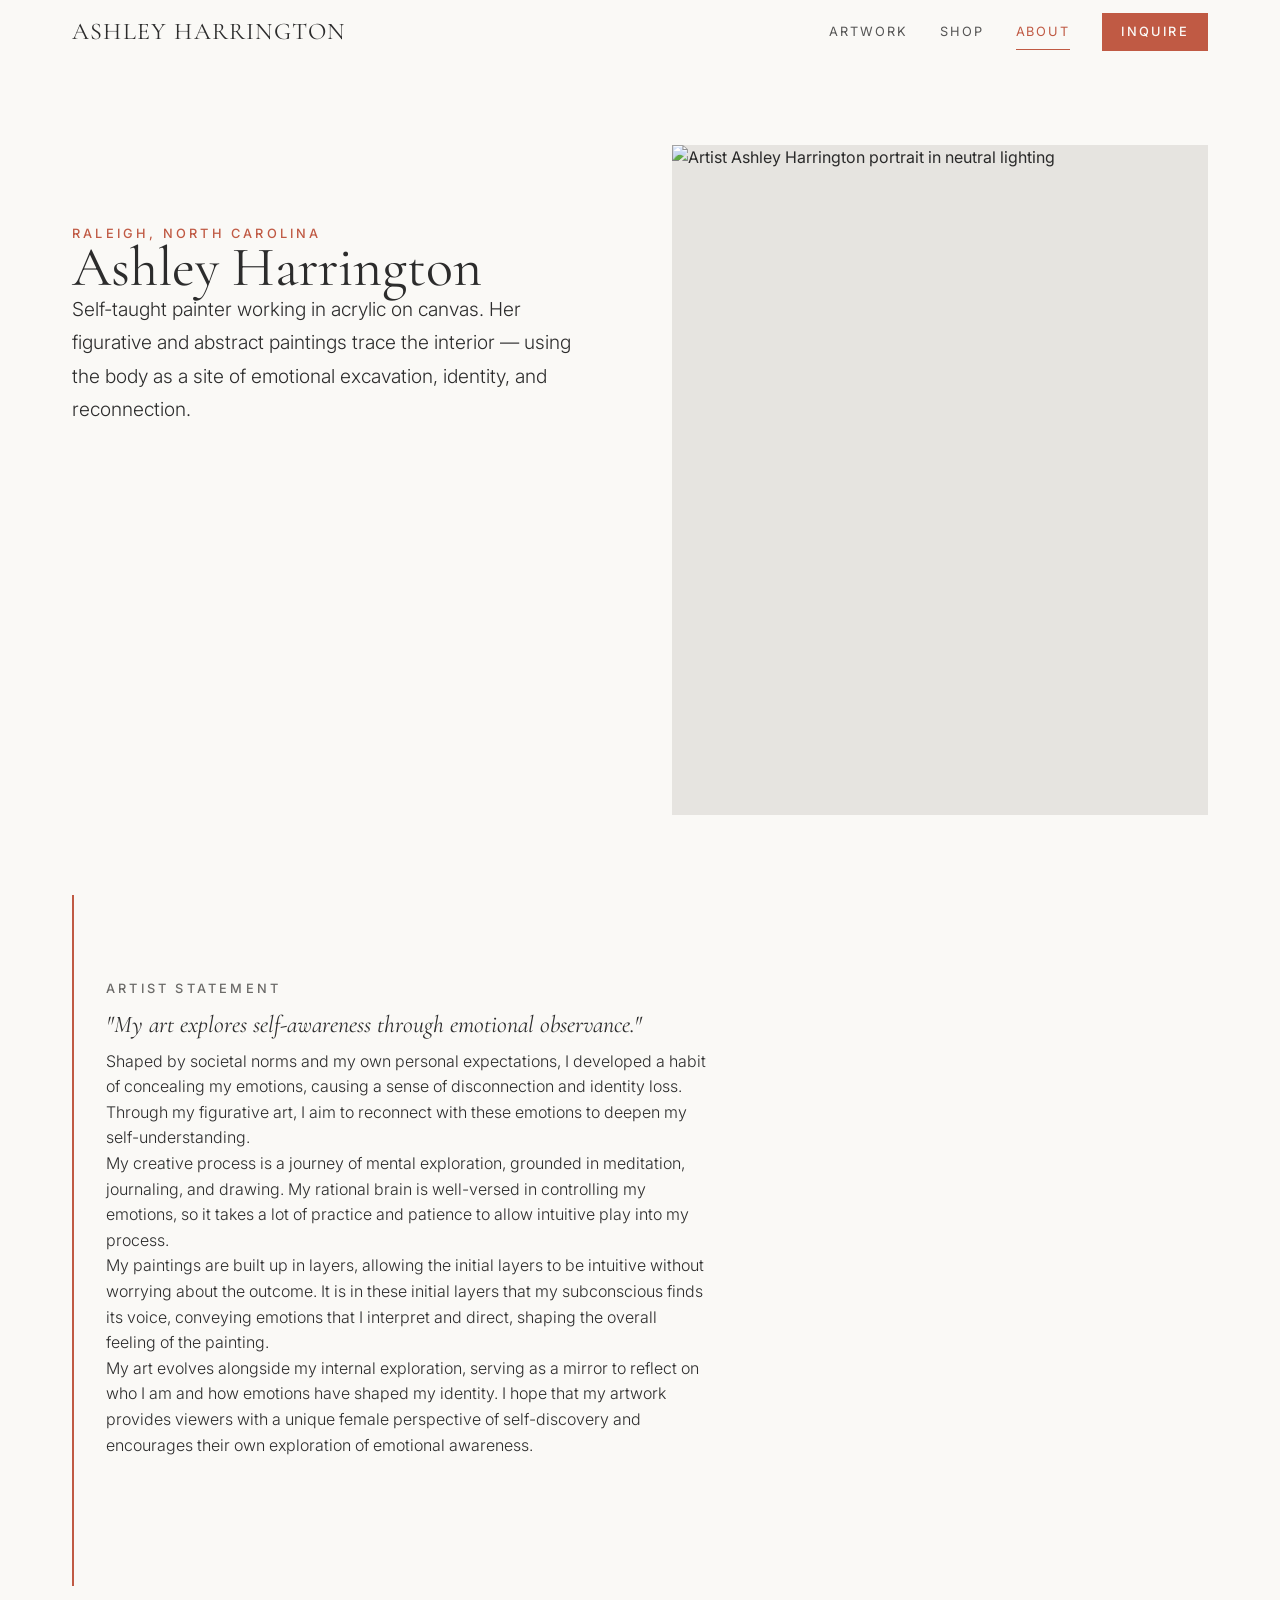
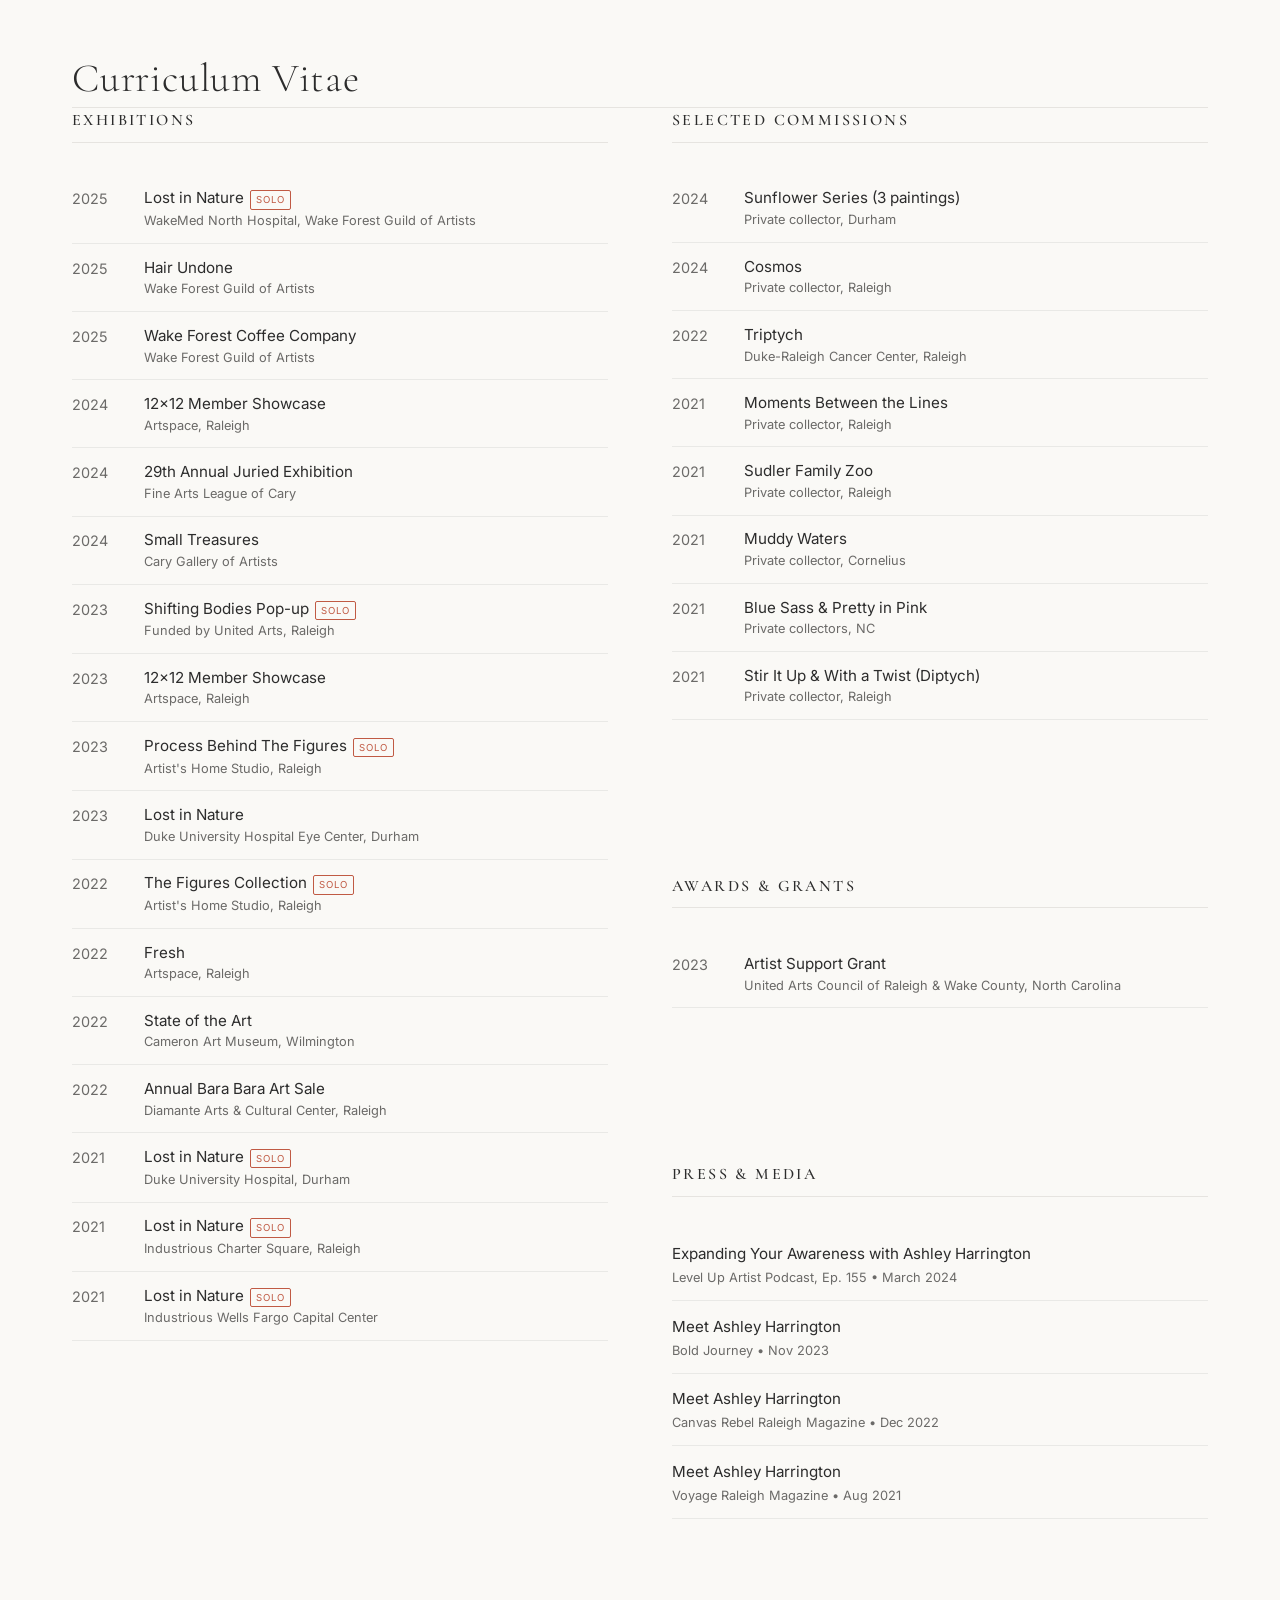
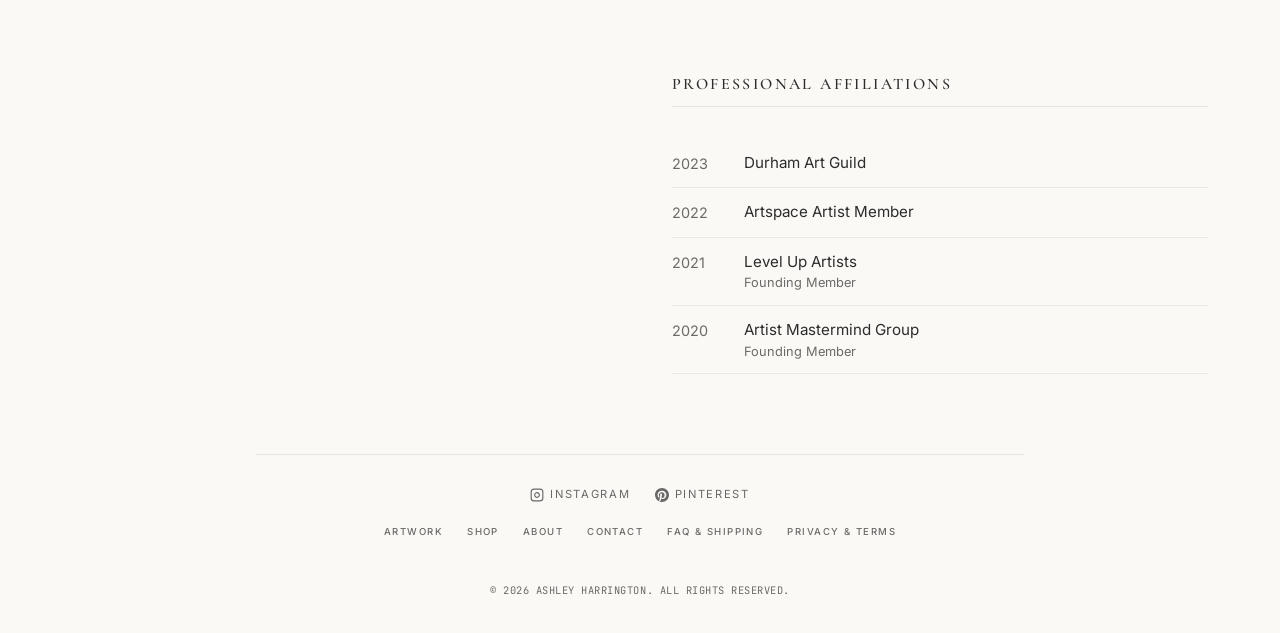
==== commit 3d445bc5: "Update about.html" ====
--- a/about.html
+++ b/about.html
@@ -9,14 +9,12 @@
 <body class="fade-in">
 
   <!-- Responsive Navigation Header (Identical across pages) -->
-  <header id="site-header">
+  <header class="site-header">
     <div class="nav-container">
-      <a href="index.html" class="logo-link" id="nav-logo">
-        <span class="logo-title">Ashley Harrington</span>
-      </a>
+      <a href="index.html" class="logo-link">Ashley Harrington</a>
 
       <!-- Desktop Navigation Menu -->
-      <nav class="desktop-nav" id="menu-desktop">
+      <nav class="desktop-nav">
         <a href="artwork.html" class="nav-link">Artwork</a>
         <a href="shop.html" class="nav-link">Shop</a>
         <a href="about.html" class="nav-link active">About</a>
@@ -26,7 +24,7 @@
       <!-- Mobile Right Actions -->
       <div class="mobile-nav-actions" style="display: flex; align-items: center; gap: var(--spacing-md);">
         <!-- Mobile Hamburger Toggle -->
-        <button class="menu-toggle" aria-label="Toggle navigation menu" id="mobile-toggle-btn">
+        <button class="menu-toggle" aria-label="Toggle navigation menu">
           <span></span>
           <span></span>
           <span></span>
@@ -36,38 +34,38 @@
   </header>
 
   <!-- Mobile Fullscreen Navigation Overlay -->
-  <div class="mobile-nav-overlay" id="menu-mobile">
+  <div class="mobile-nav-overlay">
     <a href="artwork.html" class="nav-link">Artwork</a>
     <a href="shop.html" class="nav-link">Shop</a>
     <a href="about.html" class="nav-link active">About</a>
     <a href="#" class="nav-link inquire-trigger nav-link-cta">Inquire</a>
   </div>
 
-  <main class="page-container" id="about-page-main">
+  <main class="page-container about-page-main">
     
     <!-- Profile & Narrative Section -->
-    <section class="split-bio-block" style="margin-top: var(--spacing-md);" id="about-profile">
-      <div class="bio-text-content hero-section" id="about-narrative" style="margin-bottom: 0;">
+    <section class="split-bio-block">
+      <div class="bio-text-content hero-section">
         <span class="hero-subtitle">Raleigh, North Carolina</span>
         <h1 class="hero-title">Ashley Harrington</h1>
-        <div class="hero-description" style="display: flex; flex-direction: column; gap: var(--spacing-sm);">
-          <p style="margin-bottom: 0;">
+        <div class="hero-description">
+          <p>
             Self-taught painter working in acrylic on canvas. Her figurative and abstract paintings trace the interior — using the body as a site of emotional excavation, identity, and reconnection.
           </p>
         </div>
       </div>
-      <div class="bio-image-container" id="about-image-frame">
+      <div class="bio-image-container">
         <img src="https://images.unsplash.com/photo-1544005313-94ddf0286df2?q=80&w=800&auto=format&fit=crop" alt="Artist Ashley Harrington portrait in neutral lighting">
       </div>
     </section>
 
     <!-- Distinct Artist Statement Section -->
-    <section class="statement-callout" id="about-artist-statement" style="border-left: 2px solid var(--color-primary); padding-left: var(--spacing-md); margin-top: var(--spacing-xl); margin-bottom: var(--spacing-xl); max-width: 900px;">
-      <span class="hero-subtitle" style="margin-bottom: var(--spacing-sm);">Artist Statement</span>
-      <blockquote class="statement-text" style="font-size: 1.6rem; font-style: italic; font-family: var(--font-serif); color: var(--color-text); margin: 0;">
+    <section class="statement-callout">
+      <span class="hero-subtitle">Artist Statement</span>
+      <blockquote class="statement-text">
         "My art explores self-awareness through emotional observance."
       </blockquote>
-      <div style="display: flex; flex-direction: column; gap: var(--spacing-sm); max-width: 800px;">
+      <div class="hero-description">
           <p style="margin-bottom: 0;">
             Shaped by societal norms and my own personal expectations, I developed a habit of concealing my emotions, causing a sense of disconnection and identity loss. Through my figurative art, I aim to reconnect with these emotions to deepen my self-understanding.
           </p>
@@ -84,7 +82,7 @@
     </section>
 
     <!-- Minimalist Curriculum Vitae -->
-    <section class="cv-section-wrapper" id="about-cv-registry" style="margin-top: var(--spacing-xl);">
+    <section class="cv-section-wrapper about-cv-registry">
       <div class="section-header">
         <h2 class="section-title">Curriculum Vitae</h2>
       </div>
@@ -92,7 +90,7 @@
       <div class="cv-container-grid">
         <div class="cv-grid-column">
           <!-- CV Subsection: Exhibitions -->
-          <div class="cv-category-block" id="cv-exhibitions-block" style="margin-top: 0 !important;">
+          <div class="cv-category-block">
             <div class="cv-category-header">
               <h3>Exhibitions</h3>
             </div>
@@ -268,7 +266,7 @@
 
         <div class="cv-grid-column">
           <!-- CV Subsection: Selected Commissions -->
-          <div class="cv-category-block" id="cv-commissions-block" style="margin-top: 0 !important;">
+          <div class="cv-category-block">
             <div class="cv-category-header">
               <h3>Selected Commissions</h3>
             </div>
@@ -349,7 +347,7 @@
           </div>
 
           <!-- CV Subsection: Awards & Grants -->
-          <div class="cv-category-block" id="cv-awards-block">
+          <div class="cv-category-block">
             <div class="cv-category-header">
               <h3>Awards & Grants</h3>
             </div>
@@ -367,7 +365,7 @@
           </div>
 
           <!-- CV Subsection: Press & Media -->
-          <div class="cv-category-block" id="cv-press-block">
+          <div class="cv-category-block">
             <div class="cv-category-header">
               <h3>Press & Media</h3>
             </div>
@@ -392,7 +390,7 @@
           </div>
 
           <!-- CV Subsection: Professional Affiliations -->
-          <div class="cv-category-block" id="cv-affiliations-block">
+          <div class="cv-category-block">
             <div class="cv-category-header">
               <h3>Professional Affiliations</h3>
             </div>
@@ -440,98 +438,40 @@
   </main>
 
   <!-- Elegant Shared Footer -->
-  <footer id="site-footer" style="padding: var(--spacing-md) 0;">
-    <div class="footer-container" style="display: flex; flex-direction: column; align-items: center; justify-content: center; gap: var(--spacing-sm);">
+  <footer class="site-footer">
+    <div class="footer-container">
       
       <!-- Social Links with Icons -->
-      <div class="footer-social-row" id="footer-socials-centered" style="display: flex; justify-content: center; align-items: center; gap: 1.5rem;">
-        <a href="https://instagram.com" class="footer-social-link" target="_blank" rel="noopener noreferrer" style="font-family: var(--font-sans); font-size: 0.7rem; text-transform: uppercase; letter-spacing: 0.15em; opacity: 0.7; text-decoration: none; display: flex; align-items: center; gap: 6px;">
-          <svg style="width: 14px; height: 14px; fill: none; stroke: currentColor; stroke-width: 2;" viewBox="0 0 24 24"><rect x="2" y="2" width="20" height="20" rx="5" ry="5"></rect><path d="M16 11.37A4 4 0 1 1 12.63 8 4 4 0 0 1 16 11.37z"></path><line x1="17.5" y1="6.5" x2="17.51" y2="6.5"></line></svg>
+      <div class="footer-social-row">
+        <a href="https://instagram.com" class="footer-social-link" target="_blank" rel="noopener noreferrer">
+          <svg viewBox="0 0 24 24" fill="none" stroke="currentColor" stroke-width="2"><rect x="2" y="2" width="20" height="20" rx="5" ry="5"></rect><path d="M16 11.37A4 4 0 1 1 12.63 8 4 4 0 0 1 16 11.37z"></path><line x1="17.5" y1="6.5" x2="17.51" y2="6.5"></line></svg>
           Instagram
         </a>
-        <a href="https://pinterest.com" class="footer-social-link" target="_blank" rel="noopener noreferrer" style="font-family: var(--font-sans); font-size: 0.7rem; text-transform: uppercase; letter-spacing: 0.15em; opacity: 0.7; text-decoration: none; display: flex; align-items: center; gap: 6px;">
-          <svg style="width: 14px; height: 14px; fill: currentColor;" viewBox="0 0 24 24"><path d="M12 0C5.37 0 0 5.37 0 12c0 5.08 3.16 9.42 7.62 11.16-.1-.95-.19-2.41.04-3.45.21-.94 1.34-5.69 1.34-5.69s-.34-.68-.34-1.69c0-1.58.92-2.76 2.06-2.76.97 0 1.44.73 1.44 1.61 0 .98-.62 2.44-.94 3.79-.27 1.13.57 2.05 1.68 2.05 2.02 0 3.57-2.13 3.57-5.21 0-2.73-1.96-4.63-4.75-4.63-3.24 0-5.14 2.43-5.14 4.94 0 .98.38 2.03.85 2.6.09.12.11.22.08.33l-.32 1.3c-.05.21-.17.26-.39.16-1.46-.68-2.38-2.82-2.38-4.54 0-3.7 2.69-7.1 7.75-7.1 4.07 0 7.23 2.9 7.23 6.77 0 4.04-2.55 7.29-6.09 7.29-1.19 0-2.31-.62-2.69-1.35l-.73 2.79c-.26 1.01-1 2.27-1.49 3.08C10.08 23.83 11.02 24 12 24c6.63 0 12-5.37 12-12S18.63 0 12 0z"/></svg>
+        <a href="https://pinterest.com" class="footer-social-link" target="_blank" rel="noopener noreferrer">
+          <svg viewBox="0 0 24 24" fill="currentColor"><path d="M12 0C5.37 0 0 5.37 0 12c0 5.08 3.16 9.42 7.62 11.16-.1-.95-.19-2.41.04-3.45.21-.94 1.34-5.69 1.34-5.69s-.34-.68-.34-1.69c0-1.58.92-2.76 2.06-2.76.97 0 1.44.73 1.44 1.61 0 .98-.62 2.44-.94 3.79-.27 1.13.57 2.05 1.68 2.05 2.02 0 3.57-2.13 3.57-5.21 0-2.73-1.96-4.63-4.75-4.63-3.24 0-5.14 2.43-5.14 4.94 0 .98.38 2.03.85 2.6.09.12.11.22.08.33l-.32 1.3c-.05.21-.17.26-.39.16-1.46-.68-2.38-2.82-2.38-4.54 0-3.7 2.69-7.1 7.75-7.1 4.07 0 7.23 2.9 7.23 6.77 0 4.04-2.55 7.29-6.09 7.29-1.19 0-2.31-.62-2.69-1.35l-.73 2.79c-.26 1.01-1 2.27-1.49 3.08C10.08 23.83 11.02 24 12 24c6.63 0 12-5.37 12-12S18.63 0 12 0z"/></svg>
           Pinterest
         </a>
       </div>
 
       <!-- Footer Navigation (Independent from Main Top Nav) -->
-      <nav id="footer-navigation" class="footer-nav-container" style="display: flex; justify-content: center; align-items: center; flex-wrap: wrap; gap: 1.5rem; margin-top: 0.25rem; margin-bottom: 0.25rem;">
-        <a href="artwork.html" class="footer-nav-link" style="font-family: var(--font-sans); font-size: 0.6rem; font-weight: 500; text-transform: uppercase; letter-spacing: 0.15em; color: var(--color-text-muted); text-decoration: none;">Artwork</a>
-        <a href="shop.html" class="footer-nav-link" style="font-family: var(--font-sans); font-size: 0.6rem; font-weight: 500; text-transform: uppercase; letter-spacing: 0.15em; color: var(--color-text-muted); text-decoration: none;">Shop</a>
-        <a href="about.html" class="footer-nav-link" style="font-family: var(--font-sans); font-size: 0.6rem; font-weight: 500; text-transform: uppercase; letter-spacing: 0.15em; color: var(--color-text-muted); text-decoration: none;">About</a>
-        <a href="contact.html" class="footer-nav-link" style="font-family: var(--font-sans); font-size: 0.6rem; font-weight: 500; text-transform: uppercase; letter-spacing: 0.15em; color: var(--color-text-muted); text-decoration: none;">Contact</a>
-        <a href="faq.html" class="footer-nav-link" style="font-family: var(--font-sans); font-size: 0.6rem; font-weight: 500; text-transform: uppercase; letter-spacing: 0.15em; color: var(--color-text-muted); text-decoration: none;">FAQ & Shipping</a>
-        <a href="legal.html" class="footer-nav-link" style="font-family: var(--font-sans); font-size: 0.6rem; font-weight: 500; text-transform: uppercase; letter-spacing: 0.15em; color: var(--color-text-muted); text-decoration: none;">Privacy & Terms</a>
+      <nav class="footer-nav-container">
+        <a href="artwork.html" class="footer-nav-link">Artwork</a>
+        <a href="shop.html" class="footer-nav-link">Shop</a>
+        <a href="about.html" class="footer-nav-link">About</a>
+        <a href="contact.html" class="footer-nav-link">Contact</a>
+        <a href="faq.html" class="footer-nav-link">FAQ & Shipping</a>
+        <a href="legal.html" class="footer-nav-link">Privacy & Terms</a>
       </nav>
 
       <!-- Copyright -->
-      <div class="footer-bottom-centered" style="text-align: center; padding-top: var(--spacing-sm); width: 100%;">
-        <span class="footer-copyright" style="font-family: var(--font-mono); font-size: 0.65rem; color: var(--color-text-muted); text-transform: uppercase; letter-spacing: 0.05em;">© 2026 Ashley Harrington. All Rights Reserved.</span>
+      <div class="footer-bottom-centered">
+        <span class="footer-copyright">© 2026 Ashley Harrington. All Rights Reserved.</span>
       </div>
 
     </div>
   </footer>
 
-  <!-- Global Inquiry Modal Popup -->
-  <div class="inquiry-modal" role="dialog" aria-modal="true" aria-label="Artwork inquiry modal" id="global-inquiry-modal">
-    <div class="inquiry-modal-background" id="inquiry-modal-bg-close"></div>
-    <div class="inquiry-modal-frame">
-      <button class="inquiry-modal-close" aria-label="Close Modal" id="inquiry-modal-close-btn">
-        <svg viewBox="0 0 24 24" width="24" height="24" fill="none" stroke="currentColor" stroke-width="1.5">
-          <line x1="18" y1="6" x2="6" y2="18"></line>
-          <line x1="6" y1="6" x2="18" y2="18"></line>
-        </svg>
-      </button>
-      <div class="inquiry-modal-content">
-        <span class="inquiry-modal-subtitle">Direct Studio Inquiry</span>
-        <h2 class="inquiry-modal-title">Inquire About Artwork</h2>
-        <p class="inquiry-modal-description">Please enter your details below. If you're interested in a specific piece or a custom commission size, please specify below.</p>
-        
-        <!-- MailerLite Form Integration Placeholder -->
-        <div class="mailerlite-form-placeholder">
-          <!-- 
-            MailerLite Form Integration Placeholder:
-            Copy and paste your MailerLite universal/embedded form code here.
-          -->
-          <form class="mailerlite-inquiry-form" id="global-mailerlite-form">
-            <div class="form-group">
-              <label class="form-label" for="global-inquiry-name">Your Name</label>
-              <input type="text" id="global-inquiry-name" name="name" class="form-input" placeholder="e.g. Eleanor Vance" required>
-            </div>
-
-            <div class="form-group">
-              <label class="form-label" for="global-inquiry-email">Your Email</label>
-              <input type="email" id="global-inquiry-email" name="email" class="form-input" placeholder="e.g. eleanor@example.com" required>
-            </div>
-
-            <div class="form-group">
-              <label class="form-label" for="global-inquiry-artwork">Select Artwork or Series of Interest</label>
-              <select id="global-inquiry-artwork" name="artwork" class="form-input" style="background: var(--color-bg); font-family: var(--font-sans); cursor: pointer; outline: none;">
-                <option value="General Inquiry">General Studio Inquiry / Custom Commission</option>
-                <option value="November Fields I">Landscape: November Fields I</option>
-                <option value="Introspection II (Blue)">Figure: Introspection II (Blue)</option>
-                <option value="Helianthus Portrait">Botanical: Helianthus Portrait</option>
-                <option value="Clay & Recline I">Sculpt: Clay & Recline I</option>
-                <option value="The Heavy Earth">Sculpt: The Heavy Earth</option>
-                <option value="Torso & Charcoal Glow">Sculpt: Torso & Charcoal Glow</option>
-                <option value="Nocturnal Horizon Study">Figure: Nocturnal Horizon Study</option>
-                <option value="Vesper Contours">Figure: Vesper Contours</option>
-                <option value="Fine Art Print Study">Fine Art Prints Series</option>
-              </select>
-            </div>
-
-            <div class="form-group">
-              <label class="form-label" for="global-inquiry-message">Your Message</label>
-              <textarea id="global-inquiry-message" name="message" class="form-input" placeholder="Provide any questions, sizing, or request a shipping quote..." required></textarea>
-            </div>
-
-            <button type="submit" class="btn btn-filled btn-submit" style="width: 100%;">Submit Inquiry</button>
-          </form>
-        </div>
-      </div>
-    </div>
-  </div>
+
 
   <script type="module" src="script.js"></script>
 </body>
--- a/style.css
+++ b/style.css
@@ -178,7 +178,8 @@
 
 .hero-section .btn,
 .hero-content-container .btn,
-#hero-cta-btn {
+.hero-content-container .cta-button-primary,
+.cta-button-primary {
   font-family: var(--font-body) !important;
   text-transform: uppercase !important;
   background-color: var(--accent-color) !important;
@@ -194,7 +195,8 @@
 
 .hero-section .btn:hover,
 .hero-content-container .btn:hover,
-#hero-cta-btn:hover {
+.hero-content-container .cta-button-primary:hover,
+.cta-button-primary:hover {
   background-color: var(--bg-color) !important;
   color: var(--accent-color) !important;
   border-color: var(--accent-color) !important;
@@ -307,16 +309,29 @@
 }
 
 /* Desktop header clearance adjustment for CTA link to stay inline cleanly inside header's 64px row */
-header#site-header .nav-link-cta {
-  padding: 8px 20px !important;
+header.site-header .nav-link-cta,
+.site-header .nav-link-cta {
+  padding: 8px 18px !important;
   font-size: 0.8rem !important;
+  letter-spacing: 0.15rem !important;
+  font-weight: 500 !important;
+  border-radius: 0 !important;
+  transition: all 0.3s ease !important;
+}
+
+header.site-header .nav-link-cta:hover,
+.site-header .nav-link-cta:hover {
+  background-color: transparent !important;
+  color: var(--accent-color) !important;
+  border-color: var(--accent-color) !important;
 }
 
 /* ==========================================================================
    Navigation Header
    ========================================================================== */
 
-header#site-header {
+header.site-header,
+.site-header {
   position: sticky;
   top: 0;
   background-color: rgba(250, 249, 246, 0.95);
@@ -326,7 +341,8 @@
   transition: border-color var(--transition-smooth), background-color var(--transition-smooth);
 }
 
-header#site-header.scrolled {
+header.site-header.scrolled,
+.site-header.scrolled {
   border-bottom: 1px solid var(--color-border);
 }
 
@@ -340,18 +356,16 @@
   align-items: center;
 }
 
-.logo-link {
-  display: flex;
-  flex-direction: column;
-}
-
+.logo-link,
 .logo-title {
+  display: inline-block;
   font-family: var(--font-heading);
   font-size: 1.5rem;
   font-weight: 400;
   letter-spacing: 0.05em;
   text-transform: uppercase;
-  color: var(--color-text);
+  color: var(--color-text) !important;
+  text-decoration: none;
 }
 
 .logo-subtitle {
@@ -622,11 +636,11 @@
 }
 
 /* Specific home index curated artist section alignment and spacing */
-#artist-curated-intro .split-bio-block {
+.artist-curated-intro .split-bio-block {
   align-items: center !important;
 }
 
-#artist-curated-intro .bio-text-content {
+.artist-curated-intro .bio-text-content {
   display: flex !important;
   flex-direction: column !important;
   justify-content: center !important;
@@ -636,7 +650,7 @@
 }
 
 /* Label "The Artist" - font-size 0.8rem, letter-spacing .2rem, no margin-bottom */
-#artist-curated-intro .section-label {
+.artist-curated-intro .section-label {
   font-family: var(--font-body) !important;
   font-size: 0.8rem !important;
   letter-spacing: 0.2rem !important;
@@ -649,7 +663,7 @@
 }
 
 /* Section title "Ashley Harrington" - font-size: 2.75rem, no margin-bottom, no letter-spacing, line-height: 2.5 */
-#artist-curated-intro h2 {
+.artist-curated-intro h2 {
   font-family: var(--font-heading) !important;
   font-size: 2.75rem !important;
   margin-bottom: 0rem !important;
@@ -660,7 +674,7 @@
 }
 
 /* Description "In the quiet of my home..." - margin-bottom: 2.5rem */
-#artist-curated-intro p {
+.artist-curated-intro p {
   font-family: var(--font-body) !important;
   font-size: 1.2rem !important;
   margin-bottom: 2.5rem !important;
@@ -670,7 +684,8 @@
 }
 
 /* CTA "Full Bio & CV" secondary starting as background color fill, with accent border and text, then changes to accent fill and background text on hover */
-#artist-curated-intro #bio-read-more-btn {
+.cta-button-secondary,
+.artist-curated-intro .cta-button-secondary {
   font-family: var(--font-body) !important;
   font-size: 0.85rem !important;
   font-weight: 500 !important;
@@ -690,7 +705,8 @@
   text-decoration: none !important;
 }
 
-#artist-curated-intro #bio-read-more-btn:hover {
+.cta-button-secondary:hover,
+.artist-curated-intro .cta-button-secondary:hover {
   /* On hover changes to accent fill color and background color text */
   background-color: var(--accent-color) !important;
   color: var(--bg-color) !important;
@@ -701,32 +717,32 @@
 
 /* Mobile responsive handling for split grids */
 @media (max-width: 900px) {
-  #artist-curated-intro .split-bio-block {
+  .artist-curated-intro .split-bio-block {
     grid-template-columns: 1fr !important;
     gap: var(--spacing-md) !important;
   }
   
-  #artist-curated-intro .bio-text-content {
+  .artist-curated-intro .bio-text-content {
     padding-left: 0 !important;
     margin-top: var(--spacing-md) !important;
   }
 }
 
 @media (max-width: 600px) {
-  #artist-curated-intro h2 {
+  .artist-curated-intro h2 {
     font-size: 2.2rem !important;
     line-height: var(--line-height-reset, 2) !important;
   }
 }
 
 /* Featured Artworks Custom Section Styles */
-#curated-showcase-section .section-title {
+.curated-showcase-section .section-title {
   font-family: var(--font-heading) !important;
   font-size: 2.75rem !important;
   color: var(--text-color) !important;
 }
 
-#curated-showcase-section .section-action {
+.curated-showcase-section .section-action {
   color: var(--accent-color) !important;
   font-size: 0.8rem !important;
   letter-spacing: 0.2rem !important;
@@ -736,8 +752,8 @@
 }
 
 /* Image Full Proportions & No Hover Animation */
-#featured-works-grid .card-item,
-#featured-works-grid .card-item:hover {
+.featured-works-grid .card-item,
+.featured-works-grid .card-item:hover {
   transform: none !important;
   box-shadow: none !important;
   border: none !important; /* clean frame borderless style */
@@ -745,7 +761,7 @@
   cursor: default !important;
 }
 
-#featured-works-grid .card-frame {
+.featured-works-grid .card-frame {
   width: 100% !important;
   aspect-ratio: auto !important;
   height: auto !important;
@@ -754,8 +770,8 @@
   overflow: hidden !important;
 }
 
-#featured-works-grid .card-frame img,
-#featured-works-grid .card-item:hover .card-frame img {
+.featured-works-grid .card-frame img,
+.featured-works-grid .card-item:hover .card-frame img {
   width: 100% !important;
   height: auto !important;
   object-fit: contain !important;
@@ -763,18 +779,18 @@
   transition: none !important;
 }
 
-#featured-works-grid .card-overlay {
+.featured-works-grid .card-overlay {
   display: none !important;
 }
 
 /* Metadata formatting */
-#featured-works-grid .card-details {
+.featured-works-grid .card-details {
   background-color: transparent !important;
   padding: 1rem 0 0 0 !important; /* completely flush with image edges */
 }
 
 /* Title (ie Lost in Silence) - font-size: 1.5rem, line-height: 1.5 */
-#featured-works-grid .card-title {
+.featured-works-grid .card-title {
   font-family: var(--font-heading) !important;
   font-size: 1.5rem !important;
   line-height: 1.5 !important;
@@ -787,7 +803,7 @@
 }
 
 /* Description (ie 40x30 arcylic on canvas) - no uppercase, no letter-spacing, font-size: 1rem, margin-bottom: .5rem */
-#featured-works-grid .card-meta {
+.featured-works-grid .card-meta {
   font-family: var(--font-body) !important;
   text-transform: none !important;
   letter-spacing: normal !important;
@@ -800,7 +816,7 @@
 }
 
 /* Label (Available) - font-size: .8rem, letter-spacing: .2rem */
-#featured-works-grid .card-availability {
+.featured-works-grid .card-availability {
   font-family: var(--font-body) !important;
   font-size: 0.8rem !important;
   letter-spacing: 0.2rem !important;
@@ -810,7 +826,7 @@
   display: inline-block !important;
 }
 
-#featured-works-grid .card-pricing-row {
+.featured-works-grid .card-pricing-row {
   font-family: var(--font-body) !important;
   font-size: 0.8rem !important;
   margin: 0 !important;
@@ -1699,6 +1715,29 @@
    Artwork Single Column Vertical Layout Style
    ========================================================================== */
 
+/* Gallery Series Header Overrides */
+.gallery-series-header h2 {
+  font-size: 2.75rem !important;
+  line-height: 2 !important;
+  letter-spacing: normal !important;
+  margin: 0 !important;
+}
+
+.gallery-series-header .series-subtitle {
+  font-size: 0.8rem !important;
+  letter-spacing: 0.2rem !important;
+}
+
+.gallery-series-header .series-description {
+  width: 65% !important;
+}
+
+@media (max-width: 768px) {
+  .gallery-series-header .series-description {
+    width: 100% !important;
+  }
+}
+
 .artwork-vertical-list {
   display: flex;
   flex-direction: column;
@@ -1748,7 +1787,7 @@
   background: transparent !important;
   position: relative;
   overflow: visible !important;
-  margin-bottom: var(--spacing-sm) !important;
+  margin-bottom: 0 !important;
   border-radius: 0 !important;
   box-shadow: none !important;
   border: none !important;
@@ -1807,16 +1846,19 @@
 
 .artwork-vertical-list .artwork-title {
   margin-bottom: 0.35rem;
+  font-size: 1.5rem !important;
+  letter-spacing: normal !important;
 }
 
 .artwork-vertical-list .artwork-meta {
   font-family: var(--font-body);
   font-size: 0.85rem;
-  color: var(--color-text-muted);
+  color: #2c2c2c !important;
   font-weight: 400;
-  margin-bottom: 0.45rem;
-  text-transform: uppercase;
-  letter-spacing: 0.05em;
+  margin-bottom: 0 !important;
+  text-transform: none !important;
+  letter-spacing: normal !important;
+  transition: none !important;
 }
 
 .artwork-vertical-list .artwork-status-row {
@@ -1829,41 +1871,58 @@
 }
 
 .artwork-vertical-list .artwork-status-label {
-  font-family: var(--font-body);
-  font-size: 0.8rem;
-  font-weight: 550;
-  letter-spacing: 0.02em;
+  font-family: 'Inter', sans-serif !important;
+  font-size: 1rem !important;
+  font-weight: 400 !important;
+  letter-spacing: normal !important;
+  font-style: italic !important;
+  color: #2c2c2c !important;
 }
 
 .artwork-vertical-list .artwork-status-available {
-  color: #2779bd;
+  color: #2c2c2c !important;
 }
 
 .artwork-vertical-list .artwork-status-sold {
-  color: var(--color-text-muted);
+  color: #2c2c2c !important;
 }
 
 .artwork-vertical-list .artwork-status-sep {
-  color: var(--color-border);
-  font-family: var(--font-body);
-  font-size: 0.8rem;
-  opacity: 0.7;
+  color: #2c2c2c !important;
+  font-family: 'Inter', sans-serif !important;
+  font-size: 0.8rem !important;
+  opacity: 1 !important;
 }
 
 .artwork-vertical-list .artwork-inquire-link {
-  font-family: var(--font-body);
-  font-size: 0.85rem;
-  font-weight: 500;
-  color: var(--color-text);
-  text-decoration: underline;
-  text-underline-offset: 3px;
+  font-family: 'Inter', sans-serif !important;
+  font-size: 0.8rem !important;
+  font-weight: 500 !important;
+  color: #2c2c2c !important;
+  background: transparent !important;
+  background-color: transparent !important;
+  border: none !important;
+  border-bottom: none !important;
+  text-decoration: none !important;
+  text-transform: uppercase !important;
+  letter-spacing: 0.2rem !important;
+  padding: 0 !important;
+  margin: 0 !important;
+  display: inline-block !important;
+  box-shadow: none !important;
   cursor: pointer;
   transition: opacity 0.2s ease, color 0.2s ease;
 }
 
 .artwork-vertical-list .artwork-inquire-link:hover {
-  opacity: 0.7;
-  color: var(--accent-color);
+  opacity: 1 !important;
+  color: var(--accent-color) !important;
+  background: transparent !important;
+  background-color: transparent !important;
+  border: none !important;
+  border-bottom: none !important;
+  text-decoration: underline !important;
+  text-underline-offset: 4px !important;
 }
 
 /* ==========================================================================
@@ -2080,16 +2139,17 @@
    Footers & Toast elements
    ========================================================================== */
 
-footer {
+footer,
+.site-footer {
   background-color: var(--bg-color);
   border-top: none !important;
-  padding: var(--spacing-lg) 0 var(--spacing-md) 0;
+  padding: var(--spacing-md) 0;
   margin-top: auto;
   position: relative;
 }
 
 footer::before,
-#site-footer::before {
+.site-footer::before {
   content: "" !important;
   display: block !important;
   width: 60% !important;
@@ -2101,42 +2161,36 @@
   left: 20% !important;
 }
 
-.footer-bottom-centered {
-  border-top: none !important;
-}
-
 .footer-container {
   max-width: var(--container-max-width);
   margin: 0 auto;
   padding: 0 var(--spacing-md);
   display: flex;
   flex-direction: column;
-  gap: var(--spacing-md);
-}
-
-.footer-top {
-  display: flex;
-  justify-content: space-between;
   align-items: center;
-  flex-wrap: wrap;
-  gap: var(--spacing-md);
-}
-
-.footer-links-row {
-  display: flex;
-  gap: var(--spacing-md);
+  justify-content: center;
+  gap: var(--spacing-sm);
 }
 
 .footer-social-row {
   display: flex;
-  gap: var(--spacing-sm);
+  justify-content: center;
+  align-items: center;
+  gap: 1.5rem;
 }
 
 .footer-social-link {
-  font-size: 0.85rem;
+  font-family: var(--font-sans);
+  font-size: 0.70rem;
   text-transform: uppercase;
   letter-spacing: 0.15em;
   opacity: 0.7;
+  text-decoration: none;
+  display: flex;
+  align-items: center;
+  gap: 6px;
+  color: var(--color-text);
+  transition: opacity var(--transition-smooth), color var(--transition-smooth);
 }
 
 .footer-social-link:hover {
@@ -2144,31 +2198,50 @@
   color: var(--accent-color);
 }
 
-.footer-bottom {
-  display: flex;
-  justify-content: space-between;
+.footer-social-link svg {
+  width: 14px;
+  height: 14px;
+}
+
+.footer-nav-container {
+  display: flex;
+  justify-content: center;
   align-items: center;
-  border-top: 1px solid var(--color-border);
+  flex-wrap: wrap;
+  gap: 1.5rem;
+  margin-top: 0.25rem;
+  margin-bottom: 0.25rem;
+}
+
+.footer-nav-link {
+  font-family: var(--font-sans);
+  font-size: 0.60rem;
+  font-weight: 500;
+  text-transform: uppercase;
+  letter-spacing: 0.15em;
+  color: var(--color-text-muted);
+  text-decoration: none;
+  transition: color var(--transition-smooth);
+}
+
+.footer-nav-link:hover,
+.footer-nav-link.active {
+  color: var(--color-text);
+}
+
+.footer-bottom-centered {
+  text-align: center;
   padding-top: var(--spacing-sm);
-  flex-wrap: wrap;
-  gap: var(--spacing-sm);
+  width: 100%;
+  border-top: none !important;
 }
 
 .footer-copyright {
   font-family: var(--font-mono);
-  font-size: 0.75rem;
+  font-size: 0.65rem;
   color: var(--color-text-muted);
-}
-
-.footer-legal-links {
-  display: flex;
-  gap: var(--spacing-sm);
-  font-size: 0.75rem;
-  color: var(--color-text-muted);
-}
-
-.footer-legal-links a:hover {
-  color: var(--accent-color);
+  text-transform: uppercase;
+  letter-spacing: 0.05em;
 }
 
 /* Success toastmsg popup styles */
@@ -2360,3 +2433,177 @@
 ::-webkit-scrollbar-thumb:hover {
   background: var(--accent-color);
 }
+
+/* ==========================================================================
+   About Page Revamped Overrides
+   ========================================================================== */
+
+.about-page-main .hero-subtitle {
+  font-size: 0.8rem !important;
+  letter-spacing: 0.2rem !important;
+}
+
+.about-page-main .hero-title {
+  line-height: 1.1rem !important;
+  margin: 1rem 0 !important;
+  letter-spacing: normal !important;
+}
+
+.about-page-main .statement-text {
+  line-height: 3rem !important;
+}
+
+.about-cv-registry .section-title {
+  font-size: 2.5rem !important;
+  line-height: 1.5rem !important;
+  font-family: var(--font-heading) !important;
+  font-weight: 300 !important;
+  text-transform: none !important;
+}
+
+.about-cv-registry .section-header {
+  margin-bottom: 0 !important;
+}
+
+.cv-container-grid {
+  display: grid;
+  grid-template-columns: 1fr 1fr;
+  gap: 0 4rem;
+  width: 100%;
+  align-items: flex-start;
+}
+
+.cv-grid-column {
+  display: flex;
+  flex-direction: column;
+  width: 100%;
+}
+
+.cv-grid-column > .cv-category-block:first-child {
+  margin-top: 0 !important;
+}
+
+@media (max-width: 1024px) {
+  .cv-container-grid {
+    grid-template-columns: 1fr;
+    gap: 0;
+  }
+  .cv-grid-column > .cv-category-block:first-child {
+    margin-top: calc(var(--spacing-xl) * 1.2) !important;
+  }
+  .cv-grid-column:first-child > .cv-category-block:first-child {
+    margin-top: 0 !important;
+  }
+}
+
+.cv-category-block {
+  margin-top: calc(var(--spacing-xl) * 1.2);
+  width: 100%;
+}
+
+.cv-category-header {
+  border-bottom: 1px solid var(--color-border);
+  padding-bottom: var(--spacing-xs);
+  margin-bottom: var(--spacing-md);
+}
+
+.cv-category-header h3 {
+  font-family: var(--font-sans);
+  font-size: 1rem !important;
+  text-transform: uppercase !important;
+  letter-spacing: 0.15em !important;
+  font-weight: 550 !important;
+  color: var(--color-text);
+  margin: 0 !important;
+}
+
+.cv-item-row {
+  display: flex;
+  gap: 1.5rem;
+  padding: 0.8rem 0;
+  border-bottom: 1px solid var(--color-border-light);
+  align-items: flex-start;
+}
+
+.cv-item-year {
+  font-family: 'Inter', sans-serif !important;
+  font-size: 0.9rem !important;
+  color: var(--color-text-muted);
+  min-width: 3rem;
+  font-weight: 400 !important;
+}
+
+.cv-item-content {
+  flex: 1;
+}
+
+.cv-item-title-row {
+  display: flex;
+  align-items: baseline;
+  flex-wrap: wrap;
+}
+
+.cv-item-title {
+  font-family: var(--font-sans);
+  font-size: 0.95rem;
+  font-weight: 400;
+  color: var(--color-text);
+  line-height: 1.4 !important;
+}
+
+.cv-item-solo-badge {
+  display: inline-block;
+  font-family: 'Inter', sans-serif !important;
+  font-size: 0.6rem !important;
+  letter-spacing: 0.1em !important;
+  text-transform: uppercase !important;
+  color: var(--accent-color) !important;
+  border: 1px solid var(--accent-color) !important;
+  padding: 1px 5px !important;
+  margin-left: 0.4rem !important;
+  vertical-align: middle;
+  font-style: normal !important;
+  border-radius: 2px;
+}
+
+.cv-item-details {
+  font-family: 'Inter', sans-serif !important;
+  font-size: 0.8rem !important;
+  color: var(--color-text-muted);
+  margin-top: 0.15rem;
+  line-height: 1.4 !important;
+}
+
+.cv-press-list {
+  display: flex;
+  flex-direction: column;
+  width: 100%;
+}
+
+.cv-press-item {
+  padding: 0.8rem 0;
+  border-bottom: 1px solid var(--color-border-light);
+}
+
+.cv-press-item a {
+  font-family: var(--font-sans);
+  font-size: 0.95rem;
+  font-weight: 400;
+  color: var(--color-text);
+  text-decoration: none;
+  transition: color 0.2s ease;
+  line-height: 1.4 !important;
+}
+
+.cv-press-item a:hover {
+  color: var(--accent-color);
+}
+
+.cv-press-details {
+  font-family: 'Inter', sans-serif !important;
+  font-size: 0.8rem !important;
+  color: var(--color-text-muted);
+  margin-top: 0.15rem;
+  line-height: 1.4 !important;
+}
+
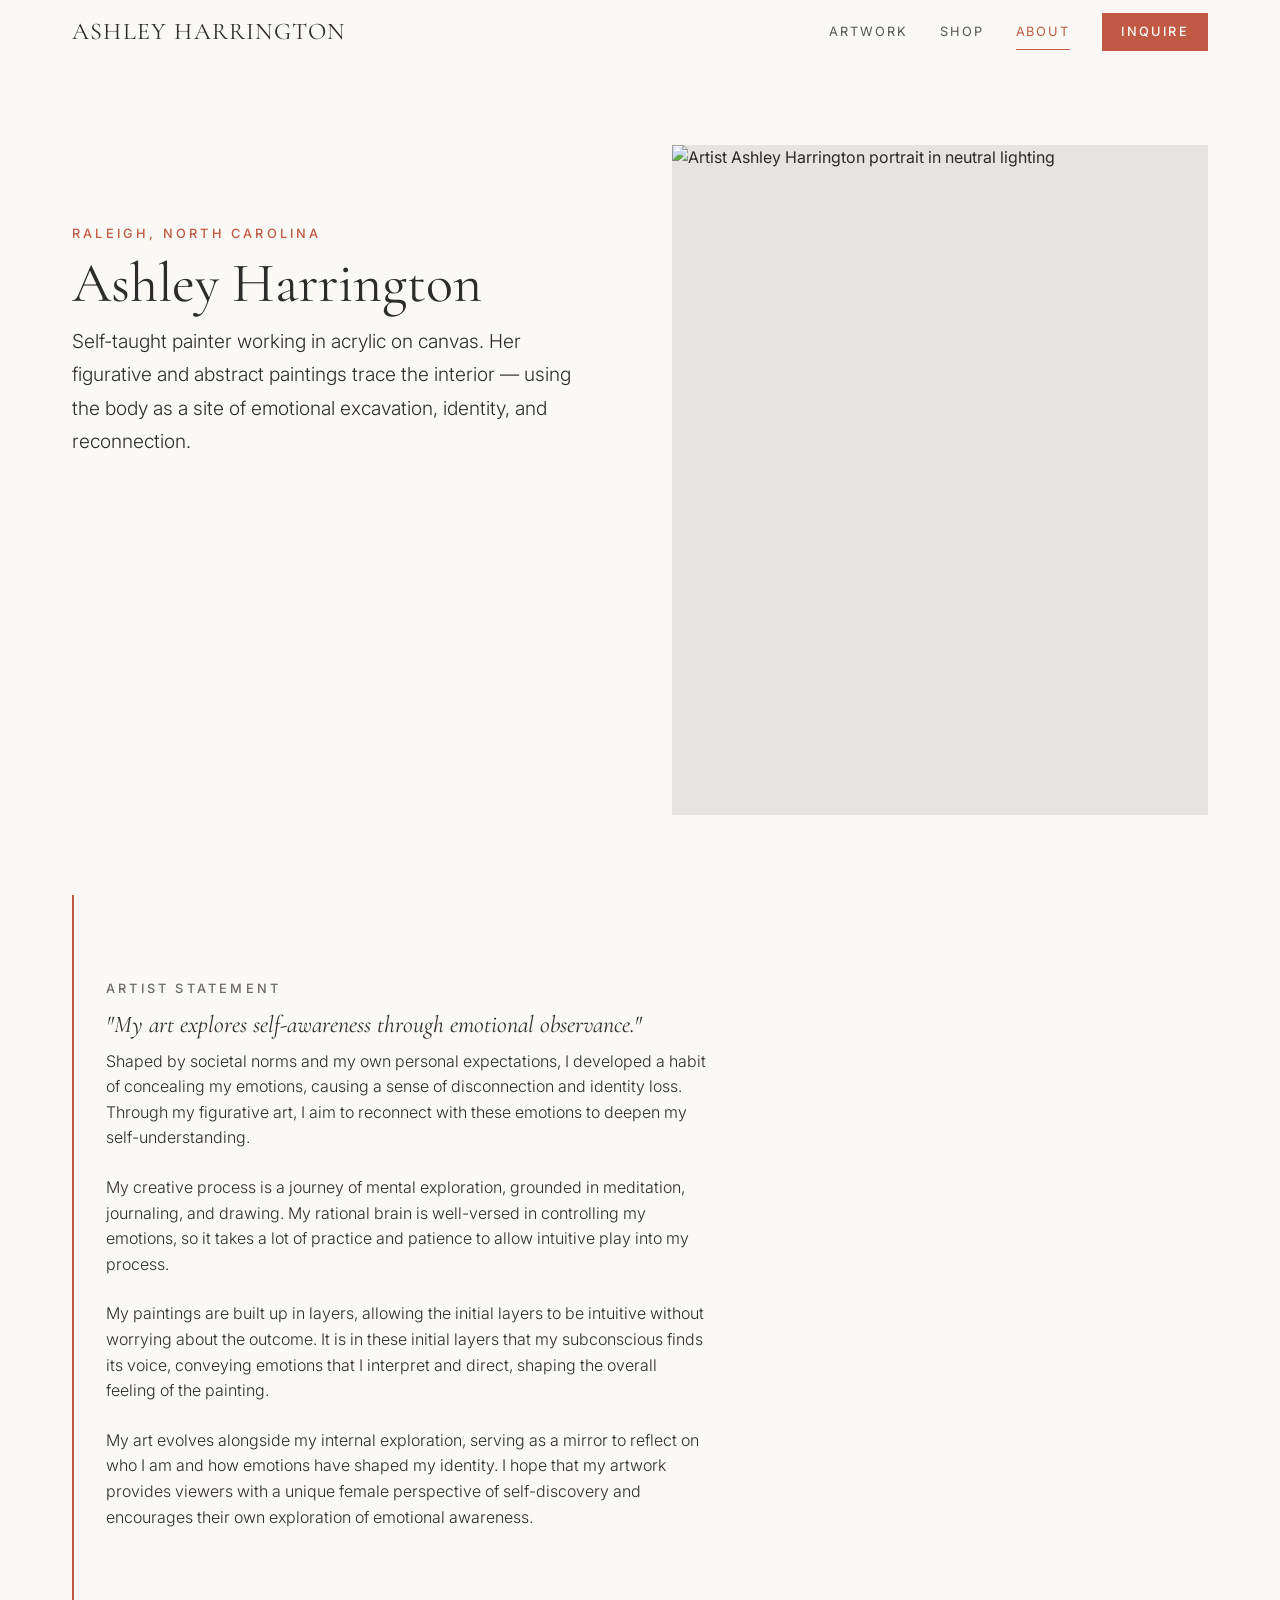
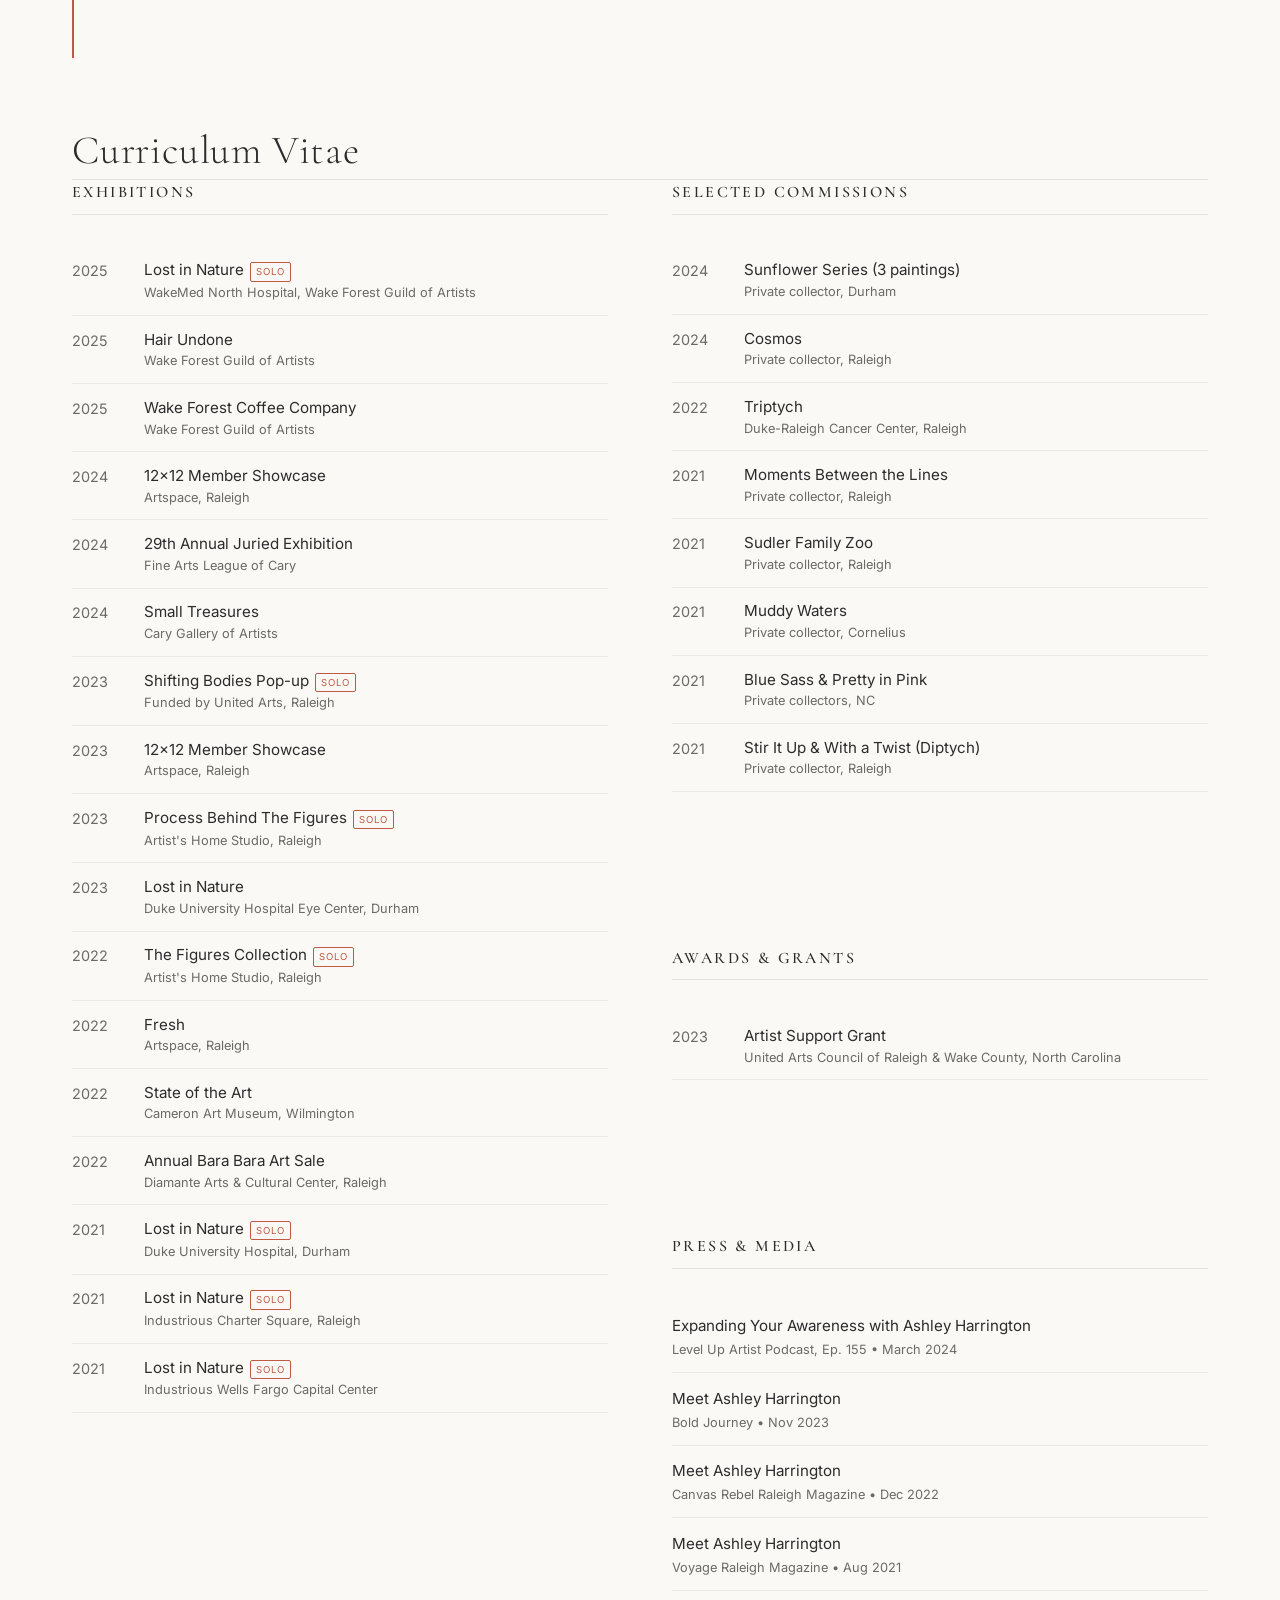
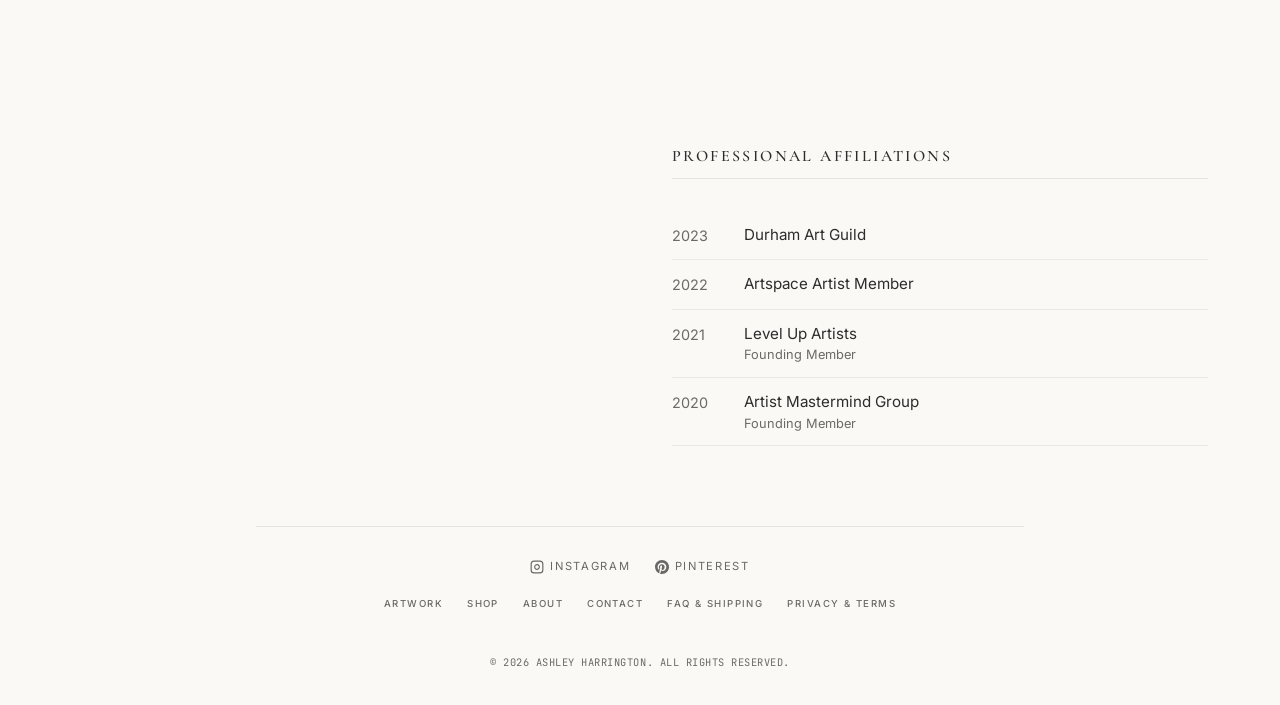
==== commit 633b5333: "Update about.html" ====
--- a/about.html
+++ b/about.html
@@ -66,16 +66,16 @@
         "My art explores self-awareness through emotional observance."
       </blockquote>
       <div class="hero-description">
-          <p style="margin-bottom: 0;">
+          <p>
             Shaped by societal norms and my own personal expectations, I developed a habit of concealing my emotions, causing a sense of disconnection and identity loss. Through my figurative art, I aim to reconnect with these emotions to deepen my self-understanding.
           </p>
-          <p style="margin-bottom: 0;">
+          <p>
             My creative process is a journey of mental exploration, grounded in meditation, journaling, and drawing. My rational brain is well-versed in controlling my emotions, so it takes a lot of practice and patience to allow intuitive play into my process.
           </p>
-          <p style="margin-bottom: 0;">
+          <p>
             My paintings are built up in layers, allowing the initial layers to be intuitive without worrying about the outcome. It is in these initial layers that my subconscious finds its voice, conveying emotions that I interpret and direct, shaping the overall feeling of the painting.
           </p>
-          <p style="margin-bottom: 0;">
+          <p>
             My art evolves alongside my internal exploration, serving as a mirror to reflect on who I am and how emotions have shaped my identity. I hope that my artwork provides viewers with a unique female perspective of self-discovery and encourages their own exploration of emotional awareness.
           </p>
         </div>
--- a/style.css
+++ b/style.css
@@ -158,8 +158,9 @@
   color: var(--text-color) !important;
   font-size: 3.5rem !important;
   margin-bottom: 0rem !important;
-  line-height: 2 !important;
+  line-height: 1.2 !important;
   font-weight: 400 !important;
+  padding: 1rem 0rem !important;
 }
 
 .hero-section .hero-description,
@@ -628,8 +629,8 @@
 /* Split elements styling */
 .split-bio-block {
   display: grid !important;
-  grid-template-columns: 1fr 1fr !important;
-  gap: var(--spacing-lg) !important;
+  grid-template-columns: 1fr 1fr;
+  gap: var(--spacing-lg);
   align-items: start !important;
   width: 100% !important;
   box-sizing: border-box !important;
@@ -980,6 +981,14 @@
   max-width: 800px;
 }
 
+.statement-callout .hero-description p {
+  margin-bottom: 1.5rem !important;
+}
+
+.statement-callout .hero-description p:last-child {
+  margin-bottom: 0 !important;
+}
+
 .statement-text {
   font-family: var(--font-heading);
   font-style: italic;
@@ -1438,6 +1447,8 @@
   align-items: center;
   gap: var(--spacing-md);
   flex-wrap: nowrap;
+  overflow-x: auto;
+  -webkit-overflow-scrolling: touch;
 }
 
 .subnav-container::-webkit-scrollbar {
@@ -1879,8 +1890,9 @@
   color: #2c2c2c !important;
 }
 
-.artwork-vertical-list .artwork-status-available {
-  color: #2c2c2c !important;
+.artwork-vertical-list .artwork-status-available,
+.artwork-vertical-list .artwork-status-available + .artwork-status-sep {
+  display: none !important;
 }
 
 .artwork-vertical-list .artwork-status-sold {
@@ -2069,11 +2081,7 @@
 
 /* Clamped Description toggle layout */
 .shop-masonry-grid .product-description-container {
-  display: flex !important;
-  flex-direction: column !important;
-  align-items: flex-start !important;
-  width: 100% !important;
-  gap: 0 !important;
+  display: none !important;
 }
 
 .shop-masonry-grid .product-description {
@@ -2281,8 +2289,8 @@
 
   /* Split elements Stack */
   .split-bio-block {
-    grid-template-columns: 1fr;
-    gap: var(--spacing-md);
+    grid-template-columns: 1fr !important;
+    gap: var(--spacing-md) !important;
   }
 
   .contact-layout {
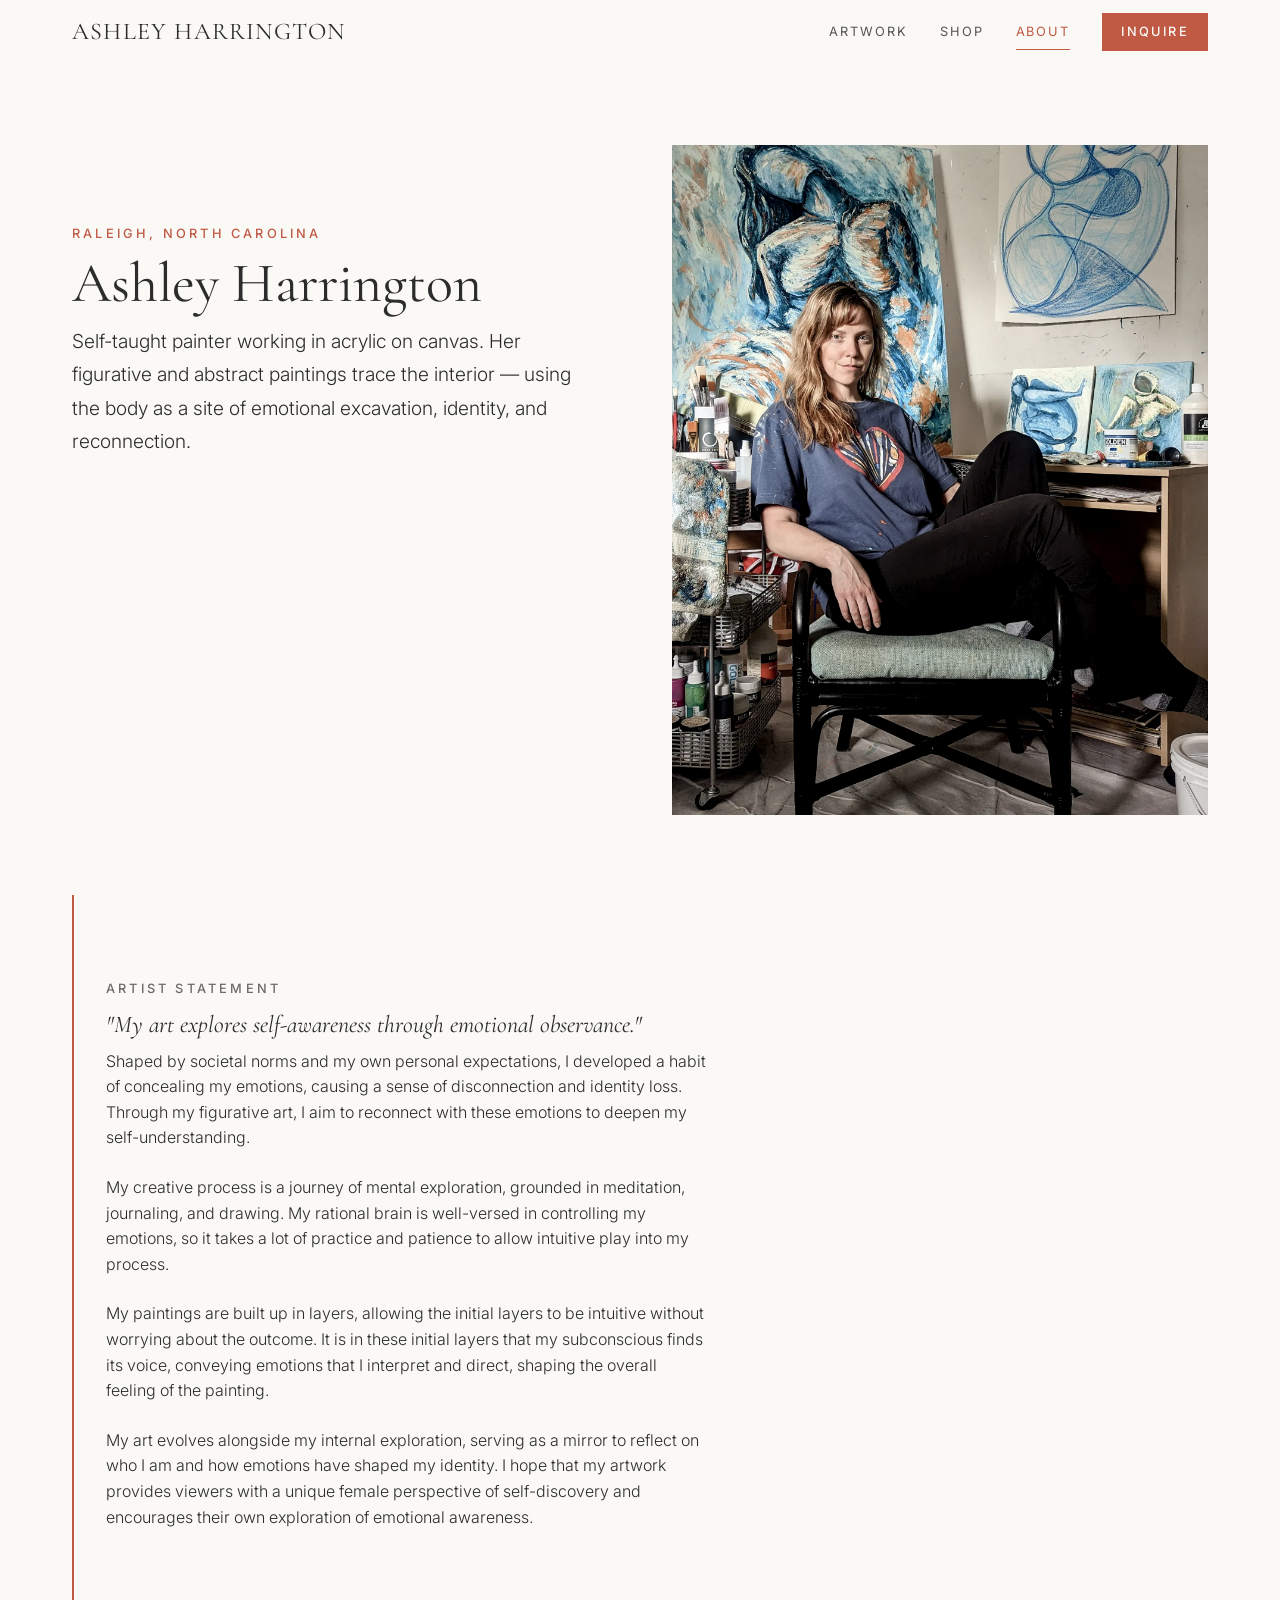
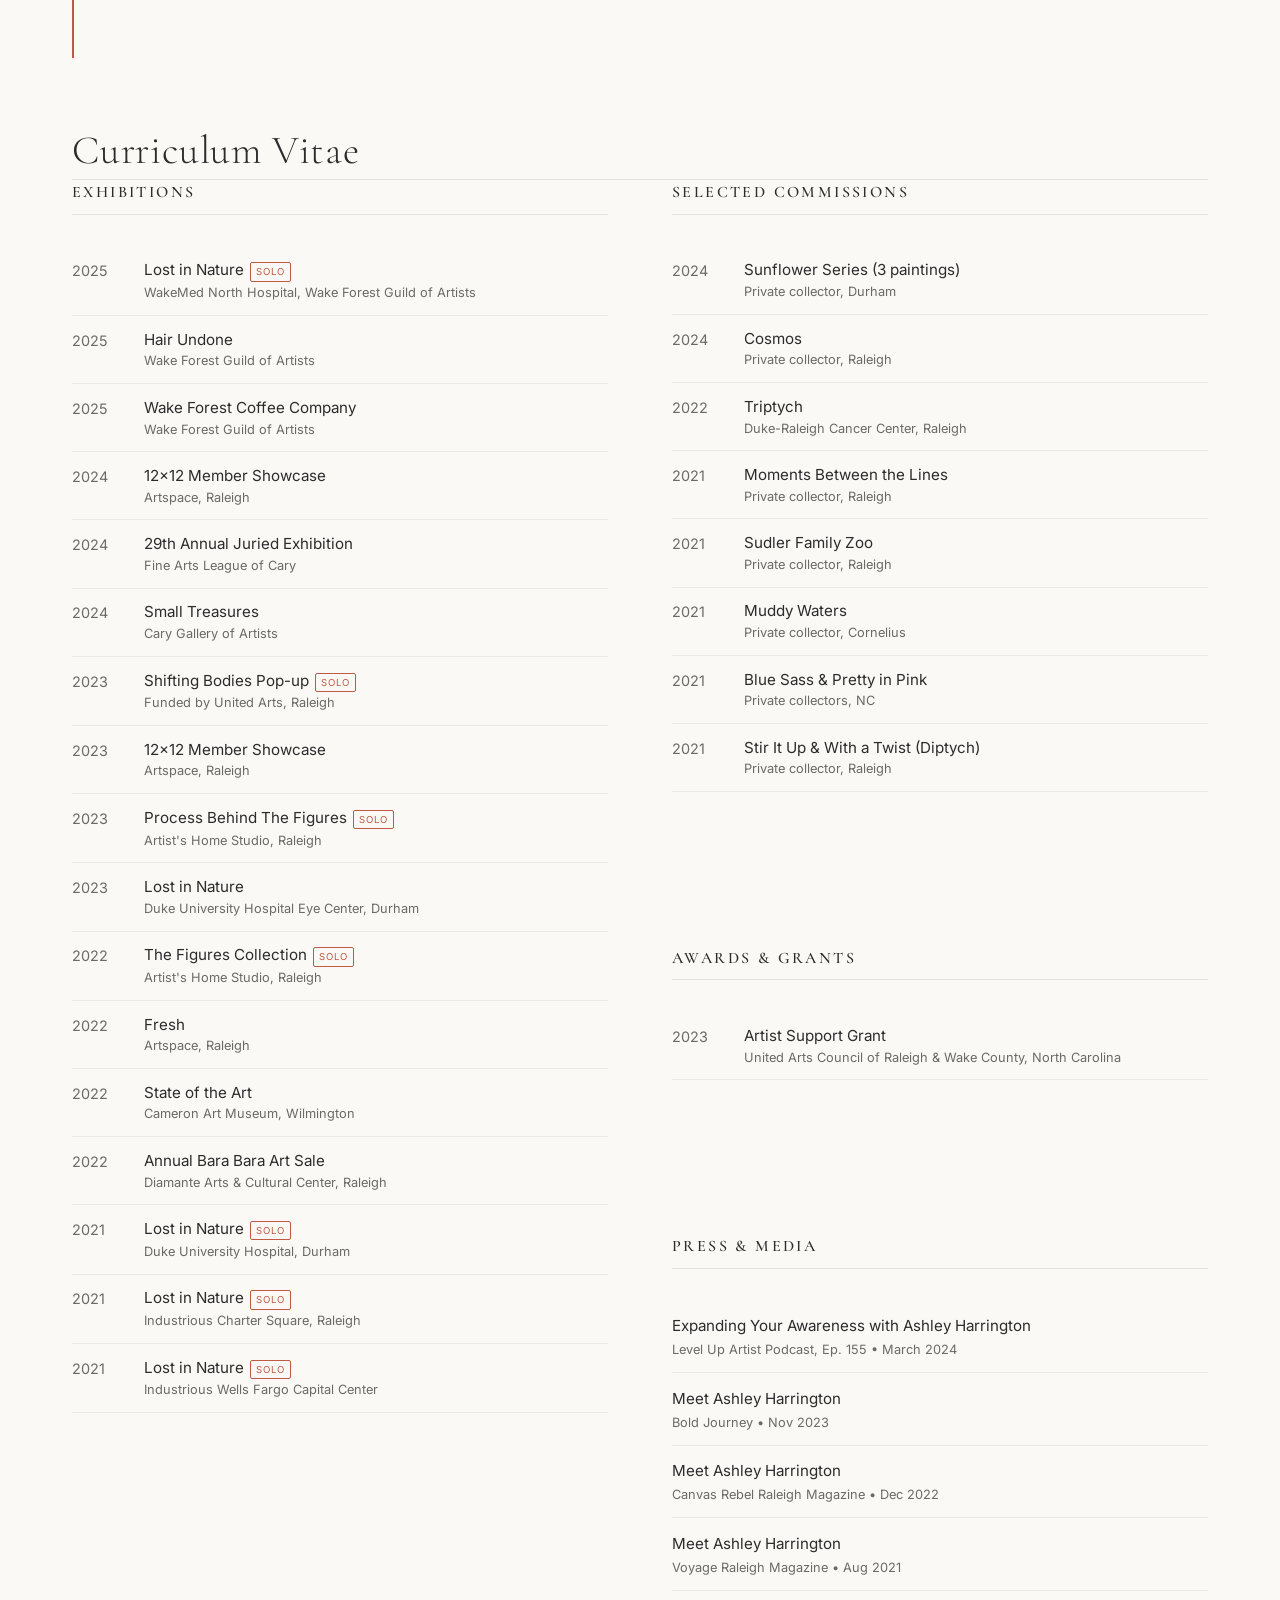
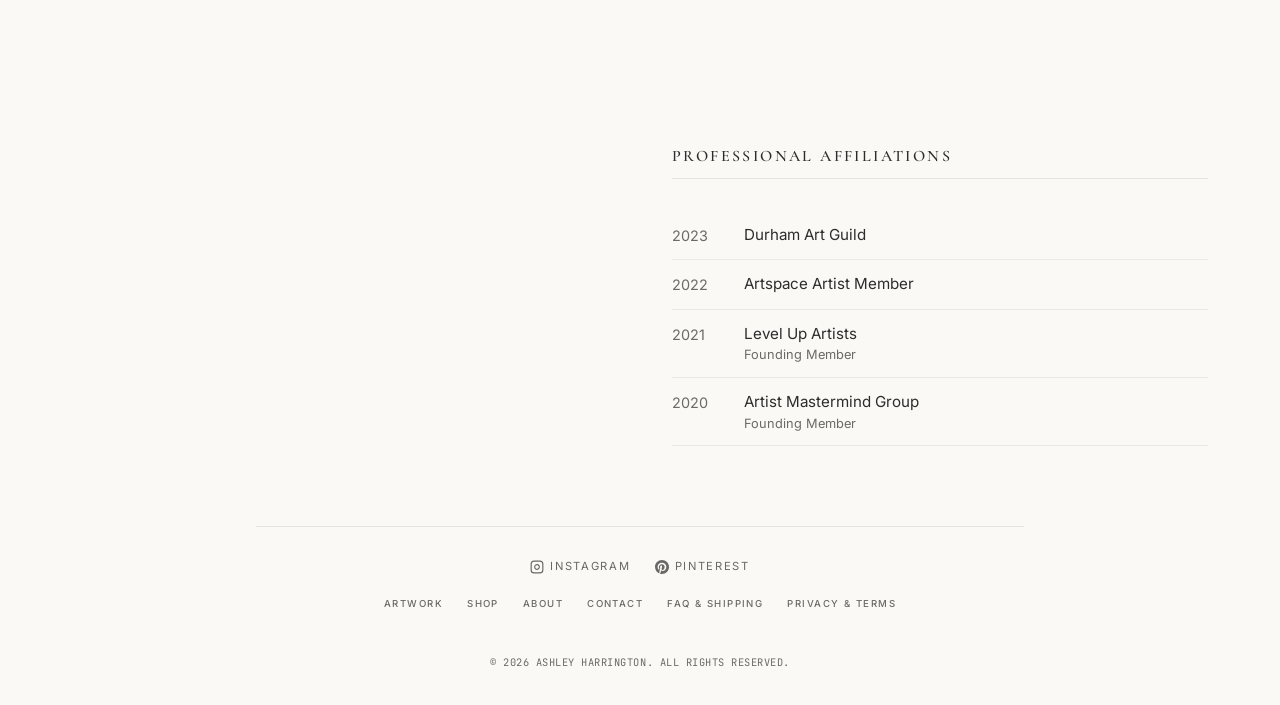
==== commit 63fe1df7: "Update about.html" ====
--- a/about.html
+++ b/about.html
@@ -55,7 +55,7 @@
         </div>
       </div>
       <div class="bio-image-container">
-        <img src="https://images.unsplash.com/photo-1544005313-94ddf0286df2?q=80&w=800&auto=format&fit=crop" alt="Artist Ashley Harrington portrait in neutral lighting">
+        <img src="assets/Artist Ashley Harrington.webp" alt="Artist Ashley Harrington in the studio">
       </div>
     </section>
 
